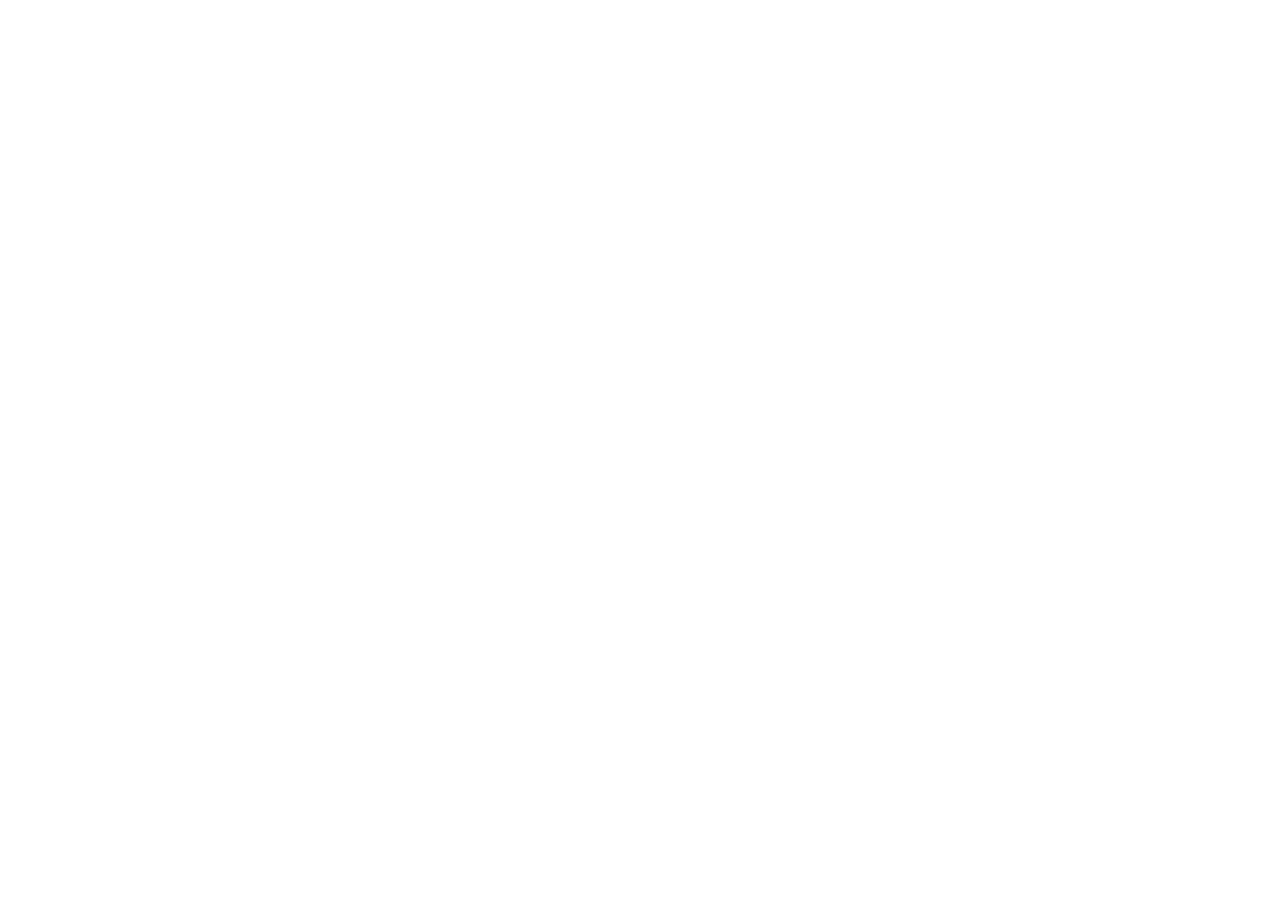
==== index.html @ b51a8344 "Add files via upload" ====
<!doctype html>
<html lang="en">
  <head>
    <meta charset="utf-8" />
    <meta name="viewport" content="width=device-width, initial-scale=1" />
    <title>CARDIO PPDS MASTER - Study edition</title>
    <meta name="description" content="Offline cardiology study edition (educational use): library, practice questions, flashcards and mock exams." />
    <meta name="theme-color" content="#fff8f4" media="(prefers-color-scheme: light)" />
    <meta name="theme-color" content="#191214" media="(prefers-color-scheme: dark)" />
    <link rel="manifest" href="./manifest.webmanifest" />
    <link rel="icon" type="image/png" sizes="192x192" href="./icon-192.png" />
    <link rel="apple-touch-icon" href="./icon-192.png" />
    <!-- Applies the saved theme before first paint. Keep identical to THEME_INIT_SCRIPT in lib/theme.ts (a test checks it). -->
    <script>(function(){try{var t=localStorage.getItem("mc-theme");if(["light","dark","contrast","contrast-dark"].indexOf(t)>-1)document.documentElement.setAttribute("data-theme",t)}catch(e){}})();</script>
    <script type="module" crossorigin src="./assets/index-NV3fo8HX.js"></script>
    <link rel="stylesheet" crossorigin href="./assets/index-B8MIe-eD.css">
  </head>
  <body class="min-h-screen">
    <div id="root"></div>
    <noscript>This study app needs JavaScript. Please turn it on in your browser.</noscript>
  </body>
</html>
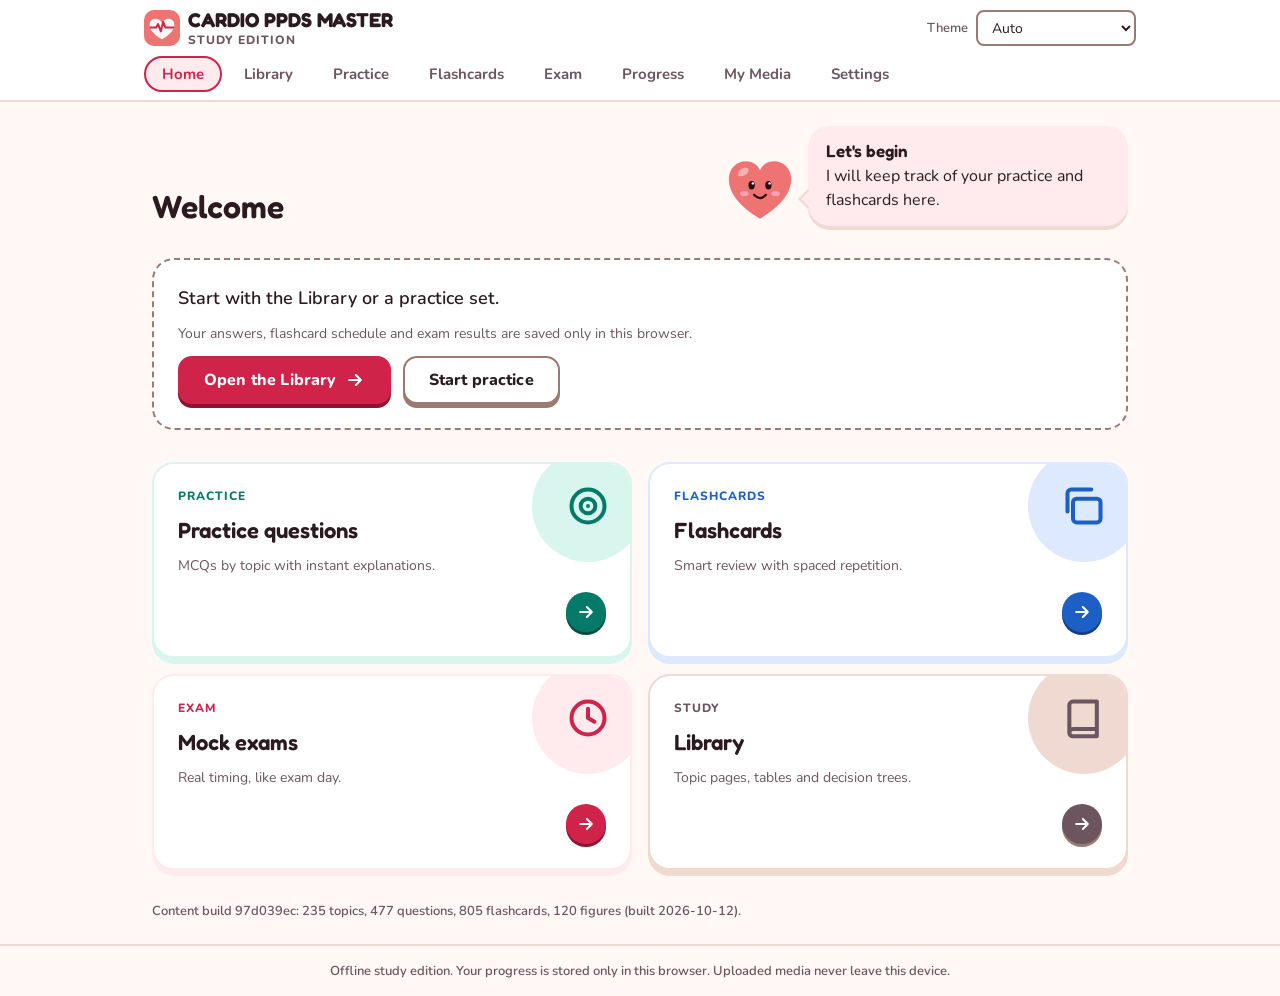
==== commit 10d734b6: "Add files via upload" ====
--- a/index.html
+++ b/index.html
@@ -12,11 +12,14 @@
     <link rel="apple-touch-icon" href="./icon-192.png" />
     <!-- Applies the saved theme before first paint. Keep identical to THEME_INIT_SCRIPT in lib/theme.ts (a test checks it). -->
     <script>(function(){try{var t=localStorage.getItem("mc-theme");if(["light","dark","contrast","contrast-dark"].indexOf(t)>-1)document.documentElement.setAttribute("data-theme",t)}catch(e){}})();</script>
-    <script type="module" crossorigin src="./assets/index-NV3fo8HX.js"></script>
-    <link rel="stylesheet" crossorigin href="./assets/index-B8MIe-eD.css">
+    <script type="module" crossorigin src="./assets/index-Cl2TlCua.js"></script>
+    <link rel="stylesheet" crossorigin href="./assets/index-BFPL3yEf.css">
   </head>
   <body class="min-h-screen">
     <div id="root"></div>
+    <!-- Boot watchdog: main.tsx sets window.__cardioBooted after the first render. If that has not happened after 8 s (for example the
+         assets/ folder was not uploaded), say why instead of leaving a blank page. Checked by tests and scripts/check-static-build.mjs. -->
+    <script>setTimeout(function(){if(window.__cardioBooted||document.getElementById("boot-problem"))return;var d=document.createElement("div");d.id="boot-problem";d.setAttribute("role","alert");d.style.cssText="max-width:40rem;margin:2rem auto;padding:0 1rem;font:16px/1.5 system-ui,sans-serif";d.innerHTML='<h1 style="font-size:1.5rem">The study app did not start</h1><p>The app files did not load: the assets/ and data/ folders are probably missing from the repository. Upload those folders themselves, not only their contents.</p><p>See <a href="./UPLOAD-CHECKLIST.txt">UPLOAD-CHECKLIST.txt</a> and the repository <a href="./README.md">README</a>. On a slow connection, wait a moment and reload.</p>';document.body.insertBefore(d,document.body.firstChild)},8000);</script>
     <noscript>This study app needs JavaScript. Please turn it on in your browser.</noscript>
   </body>
 </html>
--- a/assets/index-BFPL3yEf.css
+++ b/assets/index-BFPL3yEf.css
@@ -0,0 +1 @@
+@font-face{font-family:Fredoka Variable;font-style:normal;font-display:swap;font-weight:300 700;src:url(./fredoka-hebrew-wght-normal-DdnsCkLr.woff2) format("woff2-variations");unicode-range:U+0307-0308,U+0590-05FF,U+200C-2010,U+20AA,U+25CC,U+FB1D-FB4F}@font-face{font-family:Fredoka Variable;font-style:normal;font-display:swap;font-weight:300 700;src:url(./fredoka-latin-ext-wght-normal-CYrqKuxd.woff2) format("woff2-variations");unicode-range:U+0100-02BA,U+02BD-02C5,U+02C7-02CC,U+02CE-02D7,U+02DD-02FF,U+0304,U+0308,U+0329,U+1D00-1DBF,U+1E00-1E9F,U+1EF2-1EFF,U+2020,U+20A0-20AB,U+20AD-20C0,U+2113,U+2C60-2C7F,U+A720-A7FF}@font-face{font-family:Fredoka Variable;font-style:normal;font-display:swap;font-weight:300 700;src:url(./fredoka-latin-wght-normal-DM6njrJ3.woff2) format("woff2-variations");unicode-range:U+0000-00FF,U+0131,U+0152-0153,U+02BB-02BC,U+02C6,U+02DA,U+02DC,U+0304,U+0308,U+0329,U+2000-206F,U+20AC,U+2122,U+2191,U+2193,U+2212,U+2215,U+FEFF,U+FFFD}@font-face{font-family:Nunito Variable;font-style:normal;font-display:swap;font-weight:200 1000;src:url(./nunito-cyrillic-ext-wght-normal-D4X5GqEv.woff2) format("woff2-variations");unicode-range:U+0460-052F,U+1C80-1C8A,U+20B4,U+2DE0-2DFF,U+A640-A69F,U+FE2E-FE2F}@font-face{font-family:Nunito Variable;font-style:normal;font-display:swap;font-weight:200 1000;src:url(./nunito-cyrillic-wght-normal-CY6AOgYE.woff2) format("woff2-variations");unicode-range:U+0301,U+0400-045F,U+0490-0491,U+04B0-04B1,U+2116}@font-face{font-family:Nunito Variable;font-style:normal;font-display:swap;font-weight:200 1000;src:url(./nunito-vietnamese-wght-normal-U01xdrZh.woff2) format("woff2-variations");unicode-range:U+0102-0103,U+0110-0111,U+0128-0129,U+0168-0169,U+01A0-01A1,U+01AF-01B0,U+0300-0301,U+0303-0304,U+0308-0309,U+0323,U+0329,U+1EA0-1EF9,U+20AB}@font-face{font-family:Nunito Variable;font-style:normal;font-display:swap;font-weight:200 1000;src:url(./nunito-latin-ext-wght-normal-CXYtwYOx.woff2) format("woff2-variations");unicode-range:U+0100-02BA,U+02BD-02C5,U+02C7-02CC,U+02CE-02D7,U+02DD-02FF,U+0304,U+0308,U+0329,U+1D00-1DBF,U+1E00-1E9F,U+1EF2-1EFF,U+2020,U+20A0-20AB,U+20AD-20C0,U+2113,U+2C60-2C7F,U+A720-A7FF}@font-face{font-family:Nunito Variable;font-style:normal;font-display:swap;font-weight:200 1000;src:url(./nunito-latin-wght-normal-BzFMHfZw.woff2) format("woff2-variations");unicode-range:U+0000-00FF,U+0131,U+0152-0153,U+02BB-02BC,U+02C6,U+02DA,U+02DC,U+0304,U+0308,U+0329,U+2000-206F,U+20AC,U+2122,U+2191,U+2193,U+2212,U+2215,U+FEFF,U+FFFD}@font-face{font-family:JetBrains Mono Variable;font-style:normal;font-display:swap;font-weight:100 800;src:url([data-uri]) format("woff2-variations");unicode-range:U+0460-052F,U+1C80-1C8A,U+20B4,U+2DE0-2DFF,U+A640-A69F,U+FE2E-FE2F}@font-face{font-family:JetBrains Mono Variable;font-style:normal;font-display:swap;font-weight:100 800;src:url(./jetbrains-mono-cyrillic-wght-normal-D73BlboJ.woff2) format("woff2-variations");unicode-range:U+0301,U+0400-045F,U+0490-0491,U+04B0-04B1,U+2116}@font-face{font-family:JetBrains Mono Variable;font-style:normal;font-display:swap;font-weight:100 800;src:url(./jetbrains-mono-greek-wght-normal-Bw9x6K1M.woff2) format("woff2-variations");unicode-range:U+0370-0377,U+037A-037F,U+0384-038A,U+038C,U+038E-03A1,U+03A3-03FF}@font-face{font-family:JetBrains Mono Variable;font-style:normal;font-display:swap;font-weight:100 800;src:url(./jetbrains-mono-vietnamese-wght-normal-Bt-aOZkq.woff2) format("woff2-variations");unicode-range:U+0102-0103,U+0110-0111,U+0128-0129,U+0168-0169,U+01A0-01A1,U+01AF-01B0,U+0300-0301,U+0303-0304,U+0308-0309,U+0323,U+0329,U+1EA0-1EF9,U+20AB}@font-face{font-family:JetBrains Mono Variable;font-style:normal;font-display:swap;font-weight:100 800;src:url(./jetbrains-mono-latin-ext-wght-normal-DBQx-q_a.woff2) format("woff2-variations");unicode-range:U+0100-02BA,U+02BD-02C5,U+02C7-02CC,U+02CE-02D7,U+02DD-02FF,U+0304,U+0308,U+0329,U+1D00-1DBF,U+1E00-1E9F,U+1EF2-1EFF,U+2020,U+20A0-20AB,U+20AD-20C0,U+2113,U+2C60-2C7F,U+A720-A7FF}@font-face{font-family:JetBrains Mono Variable;font-style:normal;font-display:swap;font-weight:100 800;src:url(./jetbrains-mono-latin-wght-normal-B9CIFXIH.woff2) format("woff2-variations");unicode-range:U+0000-00FF,U+0131,U+0152-0153,U+02BB-02BC,U+02C6,U+02DA,U+02DC,U+0304,U+0308,U+0329,U+2000-206F,U+20AC,U+2122,U+2191,U+2193,U+2212,U+2215,U+FEFF,U+FFFD}*,:before,:after{--tw-border-spacing-x: 0;--tw-border-spacing-y: 0;--tw-translate-x: 0;--tw-translate-y: 0;--tw-rotate: 0;--tw-skew-x: 0;--tw-skew-y: 0;--tw-scale-x: 1;--tw-scale-y: 1;--tw-pan-x: ;--tw-pan-y: ;--tw-pinch-zoom: ;--tw-scroll-snap-strictness: proximity;--tw-gradient-from-position: ;--tw-gradient-via-position: ;--tw-gradient-to-position: ;--tw-ordinal: ;--tw-slashed-zero: ;--tw-numeric-figure: ;--tw-numeric-spacing: ;--tw-numeric-fraction: ;--tw-ring-inset: ;--tw-ring-offset-width: 0px;--tw-ring-offset-color: #fff;--tw-ring-color: rgb(59 130 246 / .5);--tw-ring-offset-shadow: 0 0 #0000;--tw-ring-shadow: 0 0 #0000;--tw-shadow: 0 0 #0000;--tw-shadow-colored: 0 0 #0000;--tw-blur: ;--tw-brightness: ;--tw-contrast: ;--tw-grayscale: ;--tw-hue-rotate: ;--tw-invert: ;--tw-saturate: ;--tw-sepia: ;--tw-drop-shadow: ;--tw-backdrop-blur: ;--tw-backdrop-brightness: ;--tw-backdrop-contrast: ;--tw-backdrop-grayscale: ;--tw-backdrop-hue-rotate: ;--tw-backdrop-invert: ;--tw-backdrop-opacity: ;--tw-backdrop-saturate: ;--tw-backdrop-sepia: ;--tw-contain-size: ;--tw-contain-layout: ;--tw-contain-paint: ;--tw-contain-style: }::backdrop{--tw-border-spacing-x: 0;--tw-border-spacing-y: 0;--tw-translate-x: 0;--tw-translate-y: 0;--tw-rotate: 0;--tw-skew-x: 0;--tw-skew-y: 0;--tw-scale-x: 1;--tw-scale-y: 1;--tw-pan-x: ;--tw-pan-y: ;--tw-pinch-zoom: ;--tw-scroll-snap-strictness: proximity;--tw-gradient-from-position: ;--tw-gradient-via-position: ;--tw-gradient-to-position: ;--tw-ordinal: ;--tw-slashed-zero: ;--tw-numeric-figure: ;--tw-numeric-spacing: ;--tw-numeric-fraction: ;--tw-ring-inset: ;--tw-ring-offset-width: 0px;--tw-ring-offset-color: #fff;--tw-ring-color: rgb(59 130 246 / .5);--tw-ring-offset-shadow: 0 0 #0000;--tw-ring-shadow: 0 0 #0000;--tw-shadow: 0 0 #0000;--tw-shadow-colored: 0 0 #0000;--tw-blur: ;--tw-brightness: ;--tw-contrast: ;--tw-grayscale: ;--tw-hue-rotate: ;--tw-invert: ;--tw-saturate: ;--tw-sepia: ;--tw-drop-shadow: ;--tw-backdrop-blur: ;--tw-backdrop-brightness: ;--tw-backdrop-contrast: ;--tw-backdrop-grayscale: ;--tw-backdrop-hue-rotate: ;--tw-backdrop-invert: ;--tw-backdrop-opacity: ;--tw-backdrop-saturate: ;--tw-backdrop-sepia: ;--tw-contain-size: ;--tw-contain-layout: ;--tw-contain-paint: ;--tw-contain-style: }*,:before,:after{box-sizing:border-box;border-width:0;border-style:solid;border-color:#e5e7eb}:before,:after{--tw-content: ""}html,:host{line-height:1.5;-webkit-text-size-adjust:100%;-moz-tab-size:4;-o-tab-size:4;tab-size:4;font-family:var(--font-body);font-feature-settings:normal;font-variation-settings:normal;-webkit-tap-highlight-color:transparent}body{margin:0;line-height:inherit}hr{height:0;color:inherit;border-top-width:1px}abbr:where([title]){-webkit-text-decoration:underline dotted;text-decoration:underline dotted}h1,h2,h3,h4,h5,h6{font-size:inherit;font-weight:inherit}a{color:inherit;text-decoration:inherit}b,strong{font-weight:bolder}code,kbd,samp,pre{font-family:var(--font-mono);font-feature-settings:normal;font-variation-settings:normal;font-size:1em}small{font-size:80%}sub,sup{font-size:75%;line-height:0;position:relative;vertical-align:baseline}sub{bottom:-.25em}sup{top:-.5em}table{text-indent:0;border-color:inherit;border-collapse:collapse}button,input,optgroup,select,textarea{font-family:inherit;font-feature-settings:inherit;font-variation-settings:inherit;font-size:100%;font-weight:inherit;line-height:inherit;letter-spacing:inherit;color:inherit;margin:0;padding:0}button,select{text-transform:none}button,input:where([type=button]),input:where([type=reset]),input:where([type=submit]){-webkit-appearance:button;background-color:transparent;background-image:none}:-moz-focusring{outline:auto}:-moz-ui-invalid{box-shadow:none}progress{vertical-align:baseline}::-webkit-inner-spin-button,::-webkit-outer-spin-button{height:auto}[type=search]{-webkit-appearance:textfield;outline-offset:-2px}::-webkit-search-decoration{-webkit-appearance:none}::-webkit-file-upload-button{-webkit-appearance:button;font:inherit}summary{display:list-item}blockquote,dl,dd,h1,h2,h3,h4,h5,h6,hr,figure,p,pre{margin:0}fieldset{margin:0;padding:0}legend{padding:0}ol,ul,menu{list-style:none;margin:0;padding:0}dialog{padding:0}textarea{resize:vertical}input::-moz-placeholder,textarea::-moz-placeholder{opacity:1;color:#9ca3af}input::placeholder,textarea::placeholder{opacity:1;color:#9ca3af}button,[role=button]{cursor:pointer}:disabled{cursor:default}img,svg,video,canvas,audio,iframe,embed,object{display:block;vertical-align:middle}img,video{max-width:100%;height:auto}[hidden]:where(:not([hidden=until-found])){display:none}html{-webkit-text-size-adjust:100%}body{background-color:var(--surface);font-family:var(--font-body);color:var(--ink);-webkit-font-smoothing:antialiased;-moz-osx-font-smoothing:grayscale;font-size:16px;line-height:24px}h1,h2,h3{font-family:var(--font-display)}::-moz-selection{background:var(--pulse-soft);color:var(--ink)}::selection{background:var(--pulse-soft);color:var(--ink)}.\!container{width:100%!important}.container{width:100%}@media(min-width:640px){.\!container{max-width:640px!important}.container{max-width:640px}}@media(min-width:768px){.\!container{max-width:768px!important}.container{max-width:768px}}@media(min-width:1024px){.\!container{max-width:1024px!important}.container{max-width:1024px}}@media(min-width:1280px){.\!container{max-width:1280px!important}.container{max-width:1280px}}@media(min-width:1536px){.\!container{max-width:1536px!important}.container{max-width:1536px}}.sr-only{position:absolute;width:1px;height:1px;padding:0;margin:-1px;overflow:hidden;clip:rect(0,0,0,0);white-space:nowrap;border-width:0}.pointer-events-none{pointer-events:none}.visible{visibility:visible}.invisible{visibility:hidden}.collapse{visibility:collapse}.static{position:static}.fixed{position:fixed}.absolute{position:absolute}.relative{position:relative}.sticky{position:sticky}.inset-0{inset:0}.inset-y-0{top:0;bottom:0}.right-sp-2{right:var(--space-2)}.top-0{top:0}.top-1\/2{top:50%}.top-sp-2{top:var(--space-2)}.z-10{z-index:10}.z-20{z-index:20}.z-50{z-index:50}.col-span-2{grid-column:span 2 / span 2}.m-0{margin:0}.-mx-sp-2{margin-left:calc(var(--space-2) * -1);margin-right:calc(var(--space-2) * -1)}.-mx-sp-4{margin-left:calc(var(--space-4) * -1);margin-right:calc(var(--space-4) * -1)}.mx-auto{margin-left:auto;margin-right:auto}.\!mt-0{margin-top:0!important}.\!mt-sp-3{margin-top:var(--space-3)!important}.\!mt-sp-4{margin-top:var(--space-4)!important}.-ml-sp-2{margin-left:calc(var(--space-2) * -1)}.-ml-sp-3{margin-left:calc(var(--space-3) * -1)}.-mt-sp-2{margin-top:calc(var(--space-2) * -1)}.mb-1{margin-bottom:.25rem}.mb-sp-2{margin-bottom:var(--space-2)}.mb-sp-3{margin-bottom:var(--space-3)}.mb-sp-4{margin-bottom:var(--space-4)}.ml-1{margin-left:.25rem}.ml-auto{margin-left:auto}.ml-sp-2{margin-left:var(--space-2)}.mt-0\.5{margin-top:.125rem}.mt-1{margin-top:.25rem}.mt-\[2px\]{margin-top:2px}.mt-auto{margin-top:auto}.mt-sp-1{margin-top:var(--space-1)}.mt-sp-2{margin-top:var(--space-2)}.mt-sp-3{margin-top:var(--space-3)}.mt-sp-4{margin-top:var(--space-4)}.mt-sp-5{margin-top:var(--space-5)}.mt-sp-6{margin-top:var(--space-6)}.mt-sp-8{margin-top:var(--space-8)}.block{display:block}.inline-block{display:inline-block}.inline{display:inline}.flex{display:flex}.inline-flex{display:inline-flex}.table{display:table}.grid{display:grid}.contents{display:contents}.hidden{display:none}.aspect-\[16\/10\]{aspect-ratio:16/10}.h-10{height:2.5rem}.h-11{height:2.75rem}.h-12{height:3rem}.h-16{height:4rem}.h-3{height:.75rem}.h-3\.5{height:.875rem}.h-5{height:1.25rem}.h-6{height:1.5rem}.h-7{height:1.75rem}.h-8{height:2rem}.h-9{height:2.25rem}.h-\[132px\]{height:132px}.h-\[140px\]{height:140px}.h-full{height:100%}.max-h-\[60vh\]{max-height:60vh}.max-h-\[70vh\]{max-height:70vh}.min-h-0{min-height:0px}.min-h-\[36px\]{min-height:36px}.min-h-\[44px\]{min-height:44px}.min-h-screen{min-height:100vh}.w-10{width:2.5rem}.w-12{width:3rem}.w-16{width:4rem}.w-20{width:5rem}.w-24{width:6rem}.w-28{width:7rem}.w-3{width:.75rem}.w-3\.5{width:.875rem}.w-32{width:8rem}.w-5{width:1.25rem}.w-6{width:1.5rem}.w-60{width:15rem}.w-7{width:1.75rem}.w-8{width:2rem}.w-9{width:2.25rem}.w-\[132px\]{width:132px}.w-\[140px\]{width:140px}.w-\[2px\]{width:2px}.w-auto{width:auto}.w-fit{width:-moz-fit-content;width:fit-content}.w-full{width:100%}.min-w-0{min-width:0px}.min-w-\[10rem\]{min-width:10rem}.min-w-\[11rem\]{min-width:11rem}.min-w-\[16px\]{min-width:16px}.min-w-\[3\.5rem\]{min-width:3.5rem}.min-w-\[40rem\]{min-width:40rem}.min-w-\[44px\]{min-width:44px}.min-w-\[7rem\]{min-width:7rem}.min-w-\[8rem\]{min-width:8rem}.\!max-w-none{max-width:none!important}.max-w-32{max-width:8rem}.max-w-3xl{max-width:48rem}.max-w-5xl{max-width:64rem}.max-w-\[14rem\]{max-width:14rem}.max-w-\[380px\]{max-width:380px}.max-w-\[40\%\]{max-width:40%}.max-w-\[520px\]{max-width:520px}.max-w-\[640px\]{max-width:640px}.max-w-\[68ch\]{max-width:68ch}.max-w-full{max-width:100%}.max-w-md{max-width:28rem}.max-w-none{max-width:none}.max-w-prose{max-width:65ch}.max-w-sm{max-width:24rem}.max-w-xl{max-width:36rem}.max-w-xs{max-width:20rem}.flex-1{flex:1 1 0%}.flex-none{flex:none}.shrink{flex-shrink:1}.shrink-0{flex-shrink:0}.grow{flex-grow:1}.basis-40{flex-basis:10rem}.basis-48{flex-basis:12rem}.basis-60{flex-basis:15rem}.basis-full{flex-basis:100%}.border-collapse{border-collapse:collapse}.origin-top-left{transform-origin:top left}.-translate-y-1\/2{--tw-translate-y: -50%;transform:translate(var(--tw-translate-x),var(--tw-translate-y)) rotate(var(--tw-rotate)) skew(var(--tw-skew-x)) skewY(var(--tw-skew-y)) scaleX(var(--tw-scale-x)) scaleY(var(--tw-scale-y))}.-rotate-90{--tw-rotate: -90deg;transform:translate(var(--tw-translate-x),var(--tw-translate-y)) rotate(var(--tw-rotate)) skew(var(--tw-skew-x)) skewY(var(--tw-skew-y)) scaleX(var(--tw-scale-x)) scaleY(var(--tw-scale-y))}.rotate-90{--tw-rotate: 90deg;transform:translate(var(--tw-translate-x),var(--tw-translate-y)) rotate(var(--tw-rotate)) skew(var(--tw-skew-x)) skewY(var(--tw-skew-y)) scaleX(var(--tw-scale-x)) scaleY(var(--tw-scale-y))}.transform{transform:translate(var(--tw-translate-x),var(--tw-translate-y)) rotate(var(--tw-rotate)) skew(var(--tw-skew-x)) skewY(var(--tw-skew-y)) scaleX(var(--tw-scale-x)) scaleY(var(--tw-scale-y))}.cursor-crosshair{cursor:crosshair}.cursor-default{cursor:default}.cursor-grab{cursor:grab}.cursor-pointer{cursor:pointer}.select-none{-webkit-user-select:none;-moz-user-select:none;user-select:none}.resize{resize:both}.scroll-mt-20{scroll-margin-top:5rem}.list-decimal{list-style-type:decimal}.list-disc{list-style-type:disc}.list-none{list-style-type:none}.grid-cols-1{grid-template-columns:repeat(1,minmax(0,1fr))}.grid-cols-2{grid-template-columns:repeat(2,minmax(0,1fr))}.grid-cols-3{grid-template-columns:repeat(3,minmax(0,1fr))}.grid-cols-\[auto_1fr\]{grid-template-columns:auto 1fr}.flex-col{flex-direction:column}.flex-wrap{flex-wrap:wrap}.place-content-center{place-content:center}.place-items-center{place-items:center}.items-start{align-items:flex-start}.items-end{align-items:flex-end}.items-center{align-items:center}.items-baseline{align-items:baseline}.justify-end{justify-content:flex-end}.justify-center{justify-content:center}.justify-between{justify-content:space-between}.gap-0\.5{gap:.125rem}.gap-1{gap:.25rem}.gap-sp-1{gap:var(--space-1)}.gap-sp-2{gap:var(--space-2)}.gap-sp-3{gap:var(--space-3)}.gap-sp-4{gap:var(--space-4)}.gap-sp-5{gap:var(--space-5)}.gap-x-sp-2{-moz-column-gap:var(--space-2);column-gap:var(--space-2)}.gap-x-sp-3{-moz-column-gap:var(--space-3);column-gap:var(--space-3)}.gap-x-sp-4{-moz-column-gap:var(--space-4);column-gap:var(--space-4)}.gap-x-sp-5{-moz-column-gap:var(--space-5);column-gap:var(--space-5)}.gap-y-1{row-gap:.25rem}.gap-y-sp-1{row-gap:var(--space-1)}.gap-y-sp-2{row-gap:var(--space-2)}.gap-y-sp-3{row-gap:var(--space-3)}.gap-y-sp-4{row-gap:var(--space-4)}.space-y-1>:not([hidden])~:not([hidden]){--tw-space-y-reverse: 0;margin-top:calc(.25rem * calc(1 - var(--tw-space-y-reverse)));margin-bottom:calc(.25rem * var(--tw-space-y-reverse))}.space-y-sp-1>:not([hidden])~:not([hidden]){--tw-space-y-reverse: 0;margin-top:calc(var(--space-1) * calc(1 - var(--tw-space-y-reverse)));margin-bottom:calc(var(--space-1) * var(--tw-space-y-reverse))}.space-y-sp-2>:not([hidden])~:not([hidden]){--tw-space-y-reverse: 0;margin-top:calc(var(--space-2) * calc(1 - var(--tw-space-y-reverse)));margin-bottom:calc(var(--space-2) * var(--tw-space-y-reverse))}.space-y-sp-3>:not([hidden])~:not([hidden]){--tw-space-y-reverse: 0;margin-top:calc(var(--space-3) * calc(1 - var(--tw-space-y-reverse)));margin-bottom:calc(var(--space-3) * var(--tw-space-y-reverse))}.space-y-sp-4>:not([hidden])~:not([hidden]){--tw-space-y-reverse: 0;margin-top:calc(var(--space-4) * calc(1 - var(--tw-space-y-reverse)));margin-bottom:calc(var(--space-4) * var(--tw-space-y-reverse))}.space-y-sp-5>:not([hidden])~:not([hidden]){--tw-space-y-reverse: 0;margin-top:calc(var(--space-5) * calc(1 - var(--tw-space-y-reverse)));margin-bottom:calc(var(--space-5) * var(--tw-space-y-reverse))}.space-y-sp-6>:not([hidden])~:not([hidden]){--tw-space-y-reverse: 0;margin-top:calc(var(--space-6) * calc(1 - var(--tw-space-y-reverse)));margin-bottom:calc(var(--space-6) * var(--tw-space-y-reverse))}.divide-y>:not([hidden])~:not([hidden]){--tw-divide-y-reverse: 0;border-top-width:calc(1px * calc(1 - var(--tw-divide-y-reverse)));border-bottom-width:calc(1px * var(--tw-divide-y-reverse))}.divide-y-2>:not([hidden])~:not([hidden]){--tw-divide-y-reverse: 0;border-top-width:calc(2px * calc(1 - var(--tw-divide-y-reverse)));border-bottom-width:calc(2px * var(--tw-divide-y-reverse))}.divide-line>:not([hidden])~:not([hidden]){border-color:var(--line)}.overflow-hidden{overflow:hidden}.overflow-visible{overflow:visible}.overflow-x-auto{overflow-x:auto}.overflow-y-auto{overflow-y:auto}.truncate{overflow:hidden;text-overflow:ellipsis;white-space:nowrap}.whitespace-normal{white-space:normal}.whitespace-nowrap{white-space:nowrap}.whitespace-pre{white-space:pre}.whitespace-pre-line{white-space:pre-line}.whitespace-pre-wrap{white-space:pre-wrap}.break-words{overflow-wrap:break-word}.rounded{border-radius:.25rem}.rounded-full{border-radius:9999px}.rounded-lg{border-radius:var(--radius-lg)}.rounded-md{border-radius:var(--radius-md)}.rounded-pill{border-radius:var(--radius-pill)}.rounded-sm{border-radius:var(--radius-sm)}.rounded-xl{border-radius:var(--radius-xl)}.border{border-width:1px}.border-0{border-width:0px}.border-2{border-width:2px}.border-b-2{border-bottom-width:2px}.border-l-2{border-left-width:2px}.border-l-8{border-left-width:8px}.border-t{border-top-width:1px}.border-t-2{border-top-width:2px}.border-dashed{border-style:dashed}.border-current{border-color:currentColor}.border-line{border-color:var(--line)}.border-line-strong{border-color:var(--line-strong)}.border-miss{border-color:var(--miss)}.border-monitor{border-color:var(--monitor)}.border-oxygen{border-color:var(--oxygen)}.border-pulse{border-color:var(--pulse)}.border-spark{border-color:var(--spark)}.border-spark-deep{border-color:var(--spark-deep)}.border-transparent{border-color:transparent}.border-l-monitor{border-left-color:var(--monitor)}.border-l-oxygen{border-left-color:var(--oxygen)}.border-l-pulse{border-left-color:var(--pulse)}.border-l-spark{border-left-color:var(--spark)}.bg-black{--tw-bg-opacity: 1;background-color:rgb(0 0 0 / var(--tw-bg-opacity, 1))}.bg-ink-muted{background-color:var(--ink-muted)}.bg-miss{background-color:var(--miss)}.bg-miss-soft{background-color:var(--miss-soft)}.bg-monitor{background-color:var(--monitor)}.bg-monitor-soft{background-color:var(--monitor-soft)}.bg-oxygen{background-color:var(--oxygen)}.bg-oxygen-soft{background-color:var(--oxygen-soft)}.bg-pulse{background-color:var(--pulse)}.bg-pulse-soft{background-color:var(--pulse-soft)}.bg-spark-soft{background-color:var(--spark-soft)}.bg-surface{background-color:var(--surface)}.bg-surface-raised{background-color:var(--surface-raised)}.bg-surface-sunk{background-color:var(--surface-sunk)}.stroke-line{stroke:var(--line)}.stroke-pulse{stroke:var(--pulse)}.object-cover{-o-object-fit:cover;object-fit:cover}.object-fill{-o-object-fit:fill;object-fit:fill}.p-0{padding:0}.p-1{padding:.25rem}.p-sp-2{padding:var(--space-2)}.p-sp-3{padding:var(--space-3)}.p-sp-4{padding:var(--space-4)}.p-sp-5{padding:var(--space-5)}.p-sp-6{padding:var(--space-6)}.px-1{padding-left:.25rem;padding-right:.25rem}.px-sp-1{padding-left:var(--space-1);padding-right:var(--space-1)}.px-sp-2{padding-left:var(--space-2);padding-right:var(--space-2)}.px-sp-3{padding-left:var(--space-3);padding-right:var(--space-3)}.px-sp-4{padding-left:var(--space-4);padding-right:var(--space-4)}.py-0{padding-top:0;padding-bottom:0}.py-0\.5{padding-top:.125rem;padding-bottom:.125rem}.py-1{padding-top:.25rem;padding-bottom:.25rem}.py-sp-1{padding-top:var(--space-1);padding-bottom:var(--space-1)}.py-sp-2{padding-top:var(--space-2);padding-bottom:var(--space-2)}.py-sp-3{padding-top:var(--space-3);padding-bottom:var(--space-3)}.py-sp-4{padding-top:var(--space-4);padding-bottom:var(--space-4)}.py-sp-6{padding-top:var(--space-6);padding-bottom:var(--space-6)}.pb-sp-1{padding-bottom:var(--space-1)}.pb-sp-8{padding-bottom:var(--space-8)}.pl-sp-2{padding-left:var(--space-2)}.pl-sp-3{padding-left:var(--space-3)}.pl-sp-4{padding-left:var(--space-4)}.pl-sp-5{padding-left:var(--space-5)}.pl-sp-6{padding-left:var(--space-6)}.pr-sp-2{padding-right:var(--space-2)}.pr-sp-3{padding-right:var(--space-3)}.pt-sp-2{padding-top:var(--space-2)}.pt-sp-3{padding-top:var(--space-3)}.pt-sp-4{padding-top:var(--space-4)}.pt-sp-8{padding-top:var(--space-8)}.text-left{text-align:left}.text-center{text-align:center}.text-right{text-align:right}.align-top{vertical-align:top}.align-middle{vertical-align:middle}.font-body{font-family:var(--font-body)}.font-display{font-family:var(--font-display)}.font-mono{font-family:var(--font-mono)}.text-\[0\.9em\]{font-size:.9em}.text-\[11px\]{font-size:11px}.text-\[13px\]{font-size:13px}.text-\[14px\]{font-size:14px}.text-\[15px\]{font-size:15px}.text-\[16px\]{font-size:16px}.text-\[28px\]{font-size:28px}.text-\[40px\]{font-size:40px}.text-base{font-size:1rem;line-height:1.5rem}.text-caption{font-size:13px;line-height:18px;font-weight:600}.text-display{font-size:32px;line-height:38px;font-weight:600}.text-display-xl{font-size:48px;line-height:52px;letter-spacing:-.01em;font-weight:700}.text-eyebrow{font-size:12px;line-height:16px;letter-spacing:.08em;font-weight:800}.text-question{font-size:18px;line-height:28px;font-weight:600}.text-sm{font-size:.875rem;line-height:1.25rem}.text-timer{font-size:22px;line-height:28px;font-weight:700}.text-title{font-size:22px;line-height:28px;font-weight:600}.text-xs{font-size:.75rem;line-height:1rem}.font-bold{font-weight:700}.font-extrabold{font-weight:800}.font-normal{font-weight:400}.font-semibold{font-weight:600}.uppercase{text-transform:uppercase}.lowercase{text-transform:lowercase}.capitalize{text-transform:capitalize}.italic{font-style:italic}.not-italic{font-style:normal}.tabular-nums{--tw-numeric-spacing: tabular-nums;font-variant-numeric:var(--tw-ordinal) var(--tw-slashed-zero) var(--tw-numeric-figure) var(--tw-numeric-spacing) var(--tw-numeric-fraction)}.leading-4{line-height:1rem}.leading-5{line-height:1.25rem}.leading-8{line-height:2rem}.leading-\[22px\]{line-height:22px}.leading-\[44px\]{line-height:44px}.text-ink{color:var(--ink)}.text-ink-muted{color:var(--ink-muted)}.text-link{color:var(--link)}.text-miss{color:var(--miss)}.text-monitor{color:var(--monitor)}.text-on-monitor{color:var(--on-monitor)}.text-on-pulse{color:var(--on-pulse)}.text-oxygen{color:var(--oxygen)}.text-pulse{color:var(--pulse)}.text-spark-ink{color:var(--spark-ink)}.text-surface-raised{color:var(--surface-raised)}.underline{text-decoration-line:underline}.no-underline{text-decoration-line:none}.underline-offset-2{text-underline-offset:2px}.accent-oxygen{accent-color:var(--oxygen)}.opacity-60{opacity:.6}.shadow{--tw-shadow: 0 1px 3px 0 rgb(0 0 0 / .1), 0 1px 2px -1px rgb(0 0 0 / .1);--tw-shadow-colored: 0 1px 3px 0 var(--tw-shadow-color), 0 1px 2px -1px var(--tw-shadow-color);box-shadow:var(--tw-ring-offset-shadow, 0 0 #0000),var(--tw-ring-shadow, 0 0 #0000),var(--tw-shadow)}.shadow-chunky{--tw-shadow: var(--shadow-chunky);--tw-shadow-colored: var(--shadow-chunky);box-shadow:var(--tw-ring-offset-shadow, 0 0 #0000),var(--tw-ring-shadow, 0 0 #0000),var(--tw-shadow)}.shadow-float{--tw-shadow: var(--shadow-float);--tw-shadow-colored: var(--shadow-float);box-shadow:var(--tw-ring-offset-shadow, 0 0 #0000),var(--tw-ring-shadow, 0 0 #0000),var(--tw-shadow)}.outline-none{outline:2px solid transparent;outline-offset:2px}.outline{outline-style:solid}.outline-offset-4{outline-offset:4px}.ring{--tw-ring-offset-shadow: var(--tw-ring-inset) 0 0 0 var(--tw-ring-offset-width) var(--tw-ring-offset-color);--tw-ring-shadow: var(--tw-ring-inset) 0 0 0 calc(3px + var(--tw-ring-offset-width)) var(--tw-ring-color);box-shadow:var(--tw-ring-offset-shadow),var(--tw-ring-shadow),var(--tw-shadow, 0 0 #0000)}.\!filter{filter:var(--tw-blur) var(--tw-brightness) var(--tw-contrast) var(--tw-grayscale) var(--tw-hue-rotate) var(--tw-invert) var(--tw-saturate) var(--tw-sepia) var(--tw-drop-shadow)!important}.filter{filter:var(--tw-blur) var(--tw-brightness) var(--tw-contrast) var(--tw-grayscale) var(--tw-hue-rotate) var(--tw-invert) var(--tw-saturate) var(--tw-sepia) var(--tw-drop-shadow)}.transition{transition-property:color,background-color,border-color,text-decoration-color,fill,stroke,opacity,box-shadow,transform,filter,backdrop-filter;transition-timing-function:cubic-bezier(.4,0,.2,1);transition-duration:.15s}.transition-colors{transition-property:color,background-color,border-color,text-decoration-color,fill,stroke;transition-timing-function:cubic-bezier(.4,0,.2,1);transition-duration:.15s}.transition-transform{transition-property:transform;transition-timing-function:cubic-bezier(.4,0,.2,1);transition-duration:.15s}.\[--b-base\:var\(--spark-deep\)\]{--b-base: var(--spark-deep)}.\[--b-bd\:var\(--spark-deep\)\]{--b-bd: var(--spark-deep)}.\[--b-bg\:var\(--spark-soft\)\]{--b-bg: var(--spark-soft)}.\[overflow-wrap\:anywhere\]{overflow-wrap:anywhere}.\[tab-size\:2\]{-moz-tab-size:2;-o-tab-size:2;tab-size:2}.before\:mr-sp-2:before{content:var(--tw-content);margin-right:var(--space-2)}.before\:content-\[\'\/\'\]:before{--tw-content: "/";content:var(--tw-content)}.after\:absolute:after{content:var(--tw-content);position:absolute}.after\:inset-0:after{content:var(--tw-content);inset:0}.after\:content-\[\'\'\]:after{--tw-content: "";content:var(--tw-content)}.first\:\!mt-0:first-child{margin-top:0!important}.first\:mt-0:first-child{margin-top:0}.first\:border-t-0:first-child{border-top-width:0px}.first\:pt-0:first-child{padding-top:0}.last\:border-0:last-child{border-width:0px}.last\:pb-0:last-child{padding-bottom:0}.hover\:border-line-strong:hover{border-color:var(--line-strong)}.hover\:border-monitor:hover{border-color:var(--monitor)}.hover\:border-oxygen:hover{border-color:var(--oxygen)}.hover\:border-pulse:hover{border-color:var(--pulse)}.hover\:bg-surface-sunk:hover{background-color:var(--surface-sunk)}.hover\:underline:hover{text-decoration-line:underline}.focus\:not-sr-only:focus{position:static;width:auto;height:auto;padding:0;margin:0;overflow:visible;clip:auto;white-space:normal}.focus\:absolute:focus{position:absolute}.focus\:left-sp-4:focus{left:var(--space-4)}.focus\:top-sp-2:focus{top:var(--space-2)}.focus\:outline-none:focus{outline:2px solid transparent;outline-offset:2px}.focus-visible\:outline-none:focus-visible{outline:2px solid transparent;outline-offset:2px}.focus-visible\:outline:focus-visible{outline-style:solid}.focus-visible\:outline-\[3px\]:focus-visible{outline-width:3px}.focus-visible\:outline-offset-0:focus-visible{outline-offset:0px}.focus-visible\:outline-offset-2:focus-visible{outline-offset:2px}.focus-visible\:outline-focus:focus-visible{outline-color:var(--focus)}.disabled\:cursor-not-allowed:disabled{cursor:not-allowed}.disabled\:border-dashed:disabled{border-style:dashed}.disabled\:bg-surface-sunk:disabled{background-color:var(--surface-sunk)}.disabled\:\!opacity-100:disabled{opacity:1!important}.disabled\:opacity-50:disabled{opacity:.5}.group[open] .group-open\:rotate-90{--tw-rotate: 90deg;transform:translate(var(--tw-translate-x),var(--tw-translate-y)) rotate(var(--tw-rotate)) skew(var(--tw-skew-x)) skewY(var(--tw-skew-y)) scaleX(var(--tw-scale-x)) scaleY(var(--tw-scale-y))}.has-\[\:focus-visible\]\:outline:has(:focus-visible){outline-style:solid}.has-\[\:focus-visible\]\:outline-\[3px\]:has(:focus-visible){outline-width:3px}.has-\[\:focus-visible\]\:outline-offset-2:has(:focus-visible){outline-offset:2px}.has-\[\:focus-visible\]\:outline-focus:has(:focus-visible){outline-color:var(--focus)}.aria-pressed\:border-oxygen[aria-pressed=true]{border-color:var(--oxygen)}.aria-pressed\:bg-oxygen-soft[aria-pressed=true]{background-color:var(--oxygen-soft)}@media(prefers-reduced-motion:no-preference){.motion-safe\:transition-transform{transition-property:transform;transition-timing-function:cubic-bezier(.4,0,.2,1);transition-duration:.15s}.motion-safe\:duration-100{transition-duration:.1s}}@media not all and (min-width:640px){.max-sm\:sr-only{position:absolute;width:1px;height:1px;padding:0;margin:-1px;overflow:hidden;clip:rect(0,0,0,0);white-space:nowrap;border-width:0}.max-sm\:hidden{display:none}.max-sm\:\!min-h-10{min-height:2.5rem!important}.max-sm\:\!w-\[6\.5rem\]{width:6.5rem!important}.max-sm\:max-w-\[6\.5rem\]{max-width:6.5rem}.max-sm\:max-w-\[7\.5rem\]{max-width:7.5rem}.max-sm\:\!px-sp-3{padding-left:var(--space-3)!important;padding-right:var(--space-3)!important}.max-sm\:\!py-1{padding-top:.25rem!important;padding-bottom:.25rem!important}.max-sm\:text-display{font-size:32px;line-height:38px;font-weight:600}}@media(min-width:480px){.min-\[480px\]\:grid-cols-2{grid-template-columns:repeat(2,minmax(0,1fr))}}@media(min-width:640px){.sm\:col-span-2{grid-column:span 2 / span 2}.sm\:col-start-2{grid-column-start:2}.sm\:-mx-sp-5{margin-left:calc(var(--space-5) * -1);margin-right:calc(var(--space-5) * -1)}.sm\:w-28{width:7rem}.sm\:w-auto{width:auto}.sm\:max-w-sm{max-width:24rem}.sm\:max-w-xs{max-width:20rem}.sm\:flex-1{flex:1 1 0%}.sm\:basis-60{flex-basis:15rem}.sm\:grid-cols-2{grid-template-columns:repeat(2,minmax(0,1fr))}.sm\:grid-cols-3{grid-template-columns:repeat(3,minmax(0,1fr))}.sm\:grid-cols-4{grid-template-columns:repeat(4,minmax(0,1fr))}.sm\:grid-cols-\[minmax\(0\,1fr\)_12rem\]{grid-template-columns:minmax(0,1fr) 12rem}.sm\:grid-cols-\[minmax\(0\,2fr\)_minmax\(0\,1fr\)_minmax\(0\,1fr\)\]{grid-template-columns:minmax(0,2fr) minmax(0,1fr) minmax(0,1fr)}.sm\:flex-row{flex-direction:row}.sm\:flex-wrap{flex-wrap:wrap}.sm\:p-sp-3{padding:var(--space-3)}.sm\:p-sp-4{padding:var(--space-4)}.sm\:p-sp-5{padding:var(--space-5)}.sm\:px-sp-4{padding-left:var(--space-4);padding-right:var(--space-4)}.sm\:px-sp-5{padding-left:var(--space-5);padding-right:var(--space-5)}.sm\:pl-sp-4{padding-left:var(--space-4)}.sm\:pt-24{padding-top:6rem}.sm\:text-\[15px\]{font-size:15px}.sm\:text-\[20px\]{font-size:20px}.sm\:text-sm{font-size:.875rem;line-height:1.25rem}.sm\:leading-6{line-height:1.5rem}}@media(min-width:768px){.md\:sticky{position:sticky}.md\:top-28{top:7rem}.md\:col-span-1{grid-column:span 1 / span 1}.md\:col-span-2{grid-column:span 2 / span 2}.md\:block{display:block}.md\:grid-cols-2{grid-template-columns:repeat(2,minmax(0,1fr))}.md\:grid-cols-3{grid-template-columns:repeat(3,minmax(0,1fr))}.md\:grid-cols-4{grid-template-columns:repeat(4,minmax(0,1fr))}.md\:grid-cols-\[minmax\(0\,1\.5fr\)_minmax\(0\,1\.2fr\)_minmax\(0\,1\.2fr\)_minmax\(0\,1\.2fr\)_minmax\(0\,1fr\)_auto\]{grid-template-columns:minmax(0,1.5fr) minmax(0,1.2fr) minmax(0,1.2fr) minmax(0,1.2fr) minmax(0,1fr) auto}.md\:grid-cols-\[minmax\(0\,1fr\)_18\.75rem\]{grid-template-columns:minmax(0,1fr) 18.75rem}.md\:items-start{align-items:flex-start}}@media(min-width:1024px){.lg\:sticky{position:sticky}.lg\:top-sp-4{top:var(--space-4)}.lg\:col-start-1{grid-column-start:1}.lg\:col-start-2{grid-column-start:2}.lg\:row-start-1{grid-row-start:1}.lg\:grid-cols-2{grid-template-columns:repeat(2,minmax(0,1fr))}.lg\:grid-cols-3{grid-template-columns:repeat(3,minmax(0,1fr))}.lg\:grid-cols-\[minmax\(0\,1fr\)_18\.5rem\]{grid-template-columns:minmax(0,1fr) 18.5rem}.lg\:grid-cols-\[minmax\(0\,1fr\)_320px\]{grid-template-columns:minmax(0,1fr) 320px}.lg\:items-start{align-items:flex-start}}.\[\&\:\:-webkit-details-marker\]\:hidden::-webkit-details-marker{display:none}.\[\&\>svg\]\:block>svg{display:block}.\[\&\>svg\]\:h-full>svg{height:100%}.\[\&\>svg\]\:w-full>svg{width:100%}.\[\&_\.mc-coach-bubble\]\:max-w-none .mc-coach-bubble{max-width:none}.\[\&_\.mc-coach-bubble\]\:flex-1 .mc-coach-bubble{flex:1 1 0%}.\[\&_\.mc-q-top\>span\:empty\]\:hidden .mc-q-top>span:empty{display:none}.\[\&_\.mc-q-top\]\:justify-start .mc-q-top{justify-content:flex-start}@media(min-width:640px){.sm\:\[\&_\.mc-timer-lbl\]\:hidden .mc-timer-lbl{display:none}}@media not all and (min-width:640px){.max-sm\:\[\&_\.mc-timer-ring\]\:hidden .mc-timer-ring{display:none}}:root{--font-display: "Fredoka Variable", Fredoka, "Nunito Variable", Nunito, ui-rounded, system-ui, sans-serif;--font-body: "Nunito Variable", Nunito, ui-rounded, system-ui, -apple-system, "Segoe UI", sans-serif;--font-mono: "JetBrains Mono Variable", "JetBrains Mono", ui-monospace, "SF Mono", Menlo, monospace;--red: #ee7474;--teal: #76d7bd;--face: #2b0a12;--focus: var(--oxygen);--link: var(--oxygen);--space-1: 4px;--space-2: 8px;--space-3: 12px;--space-4: 16px;--space-5: 24px;--space-6: 32px;--space-8: 48px;--radius-sm: 8px;--radius-md: 14px;--radius-lg: 22px;--radius-xl: 32px;--radius-pill: 999px}:root,:root[data-theme=light]{color-scheme:light;--surface: #fff8f4;--surface-raised: #ffffff;--surface-sunk: #fbece5;--line: #efd9d0;--line-strong: #9a7a72;--ink: #2b1a20;--ink-muted: #6d5560;--pulse: #d0234a;--pulse-deep: #8f1230;--pulse-soft: #ffebee;--on-pulse: #ffffff;--monitor: #067a68;--monitor-deep: #04503f;--monitor-soft: #d8f6ee;--on-monitor: #ffffff;--oxygen: #1d5fc4;--oxygen-deep: #123e85;--oxygen-soft: #dde9ff;--on-oxygen: #ffffff;--spark: #ffb81f;--spark-deep: #b07a00;--spark-soft: #fff1cc;--spark-ink: #7a4100;--on-spark: #3a2200;--miss: #b8380a;--miss-soft: #ffe6da;--blush: #ff9fb0;--shadow-chunky: 0 4px 0 #efd9d0;--shadow-float: 0 12px 32px rgba(143, 18, 48, .14)}@media(prefers-color-scheme:dark){:root:not([data-theme]){color-scheme:dark;--surface: #191214;--surface-raised: #241a1d;--surface-sunk: #120c0e;--line: #3e2d32;--line-strong: #8a6f77;--ink: #fbeef0;--ink-muted: #c9b1b8;--pulse: #ff7a90;--pulse-deep: #c94a60;--pulse-soft: #4b1422;--on-pulse: #2b0a12;--monitor: #3ddbb8;--monitor-deep: #1f9c82;--monitor-soft: #0e3a32;--on-monitor: #062a23;--oxygen: #7fb2ff;--oxygen-deep: #4f86d9;--oxygen-soft: #13284d;--on-oxygen: #0b1a33;--spark: #ffc94d;--spark-deep: #b8901f;--spark-soft: #3d2c06;--spark-ink: #ffd36e;--on-spark: #2a1a00;--miss: #ff9466;--miss-soft: #45200f;--blush: #ffc2cc;--shadow-chunky: 0 4px 0 #0c0708;--shadow-float: 0 12px 32px rgba(0, 0, 0, .5)}}@media(prefers-contrast:more){:root:not([data-theme]){color-scheme:light;--surface: #ffffff;--surface-raised: #ffffff;--surface-sunk: #ececec;--line: #595959;--line-strong: #1a1a1a;--ink: #0a0a0a;--ink-muted: #333333;--pulse: #8a0020;--pulse-deep: #4a0011;--pulse-soft: #ffe8ec;--on-pulse: #ffffff;--monitor: #00513f;--monitor-deep: #002a21;--monitor-soft: #e0f7ef;--on-monitor: #ffffff;--oxygen: #003a94;--oxygen-deep: #001c4a;--oxygen-soft: #e6eeff;--on-oxygen: #ffffff;--spark: #6b4400;--spark-deep: #352200;--spark-soft: #fff3d1;--spark-ink: #4d3100;--on-spark: #ffffff;--miss: #8f2900;--miss-soft: #ffeadf;--blush: #ff9fb0;--shadow-chunky: 0 4px 0 #1a1a1a;--shadow-float: 0 0 0 2px #1a1a1a, 0 12px 28px rgba(0, 0, 0, .25)}}@media(prefers-contrast:more)and (prefers-color-scheme:dark){:root:not([data-theme]){color-scheme:dark;--surface: #000000;--surface-raised: #0d0d0d;--surface-sunk: #1f1f1f;--line: #a6a6a6;--line-strong: #f2f2f2;--ink: #ffffff;--ink-muted: #d9d9d9;--pulse: #ff9eb0;--pulse-deep: #e05a75;--pulse-soft: #3a0010;--on-pulse: #000000;--monitor: #5cf0cc;--monitor-deep: #25a88a;--monitor-soft: #002b21;--on-monitor: #000000;--oxygen: #a3c8ff;--oxygen-deep: #5b8fe0;--oxygen-soft: #001a40;--on-oxygen: #000000;--spark: #ffd25e;--spark-deep: #c4951a;--spark-soft: #332300;--spark-ink: #ffe08a;--on-spark: #000000;--miss: #ffa57f;--miss-soft: #3d1400;--blush: #ffc2cc;--shadow-chunky: 0 4px 0 #a6a6a6;--shadow-float: 0 0 0 2px #f2f2f2, 0 12px 28px rgba(0, 0, 0, .6)}}:root[data-theme=dark]{color-scheme:dark;--surface: #191214;--surface-raised: #241a1d;--surface-sunk: #120c0e;--line: #3e2d32;--line-strong: #8a6f77;--ink: #fbeef0;--ink-muted: #c9b1b8;--pulse: #ff7a90;--pulse-deep: #c94a60;--pulse-soft: #4b1422;--on-pulse: #2b0a12;--monitor: #3ddbb8;--monitor-deep: #1f9c82;--monitor-soft: #0e3a32;--on-monitor: #062a23;--oxygen: #7fb2ff;--oxygen-deep: #4f86d9;--oxygen-soft: #13284d;--on-oxygen: #0b1a33;--spark: #ffc94d;--spark-deep: #b8901f;--spark-soft: #3d2c06;--spark-ink: #ffd36e;--on-spark: #2a1a00;--miss: #ff9466;--miss-soft: #45200f;--blush: #ffc2cc;--shadow-chunky: 0 4px 0 #0c0708;--shadow-float: 0 12px 32px rgba(0, 0, 0, .5)}:root[data-theme=contrast]{color-scheme:light;--surface: #ffffff;--surface-raised: #ffffff;--surface-sunk: #ececec;--line: #595959;--line-strong: #1a1a1a;--ink: #0a0a0a;--ink-muted: #333333;--pulse: #8a0020;--pulse-deep: #4a0011;--pulse-soft: #ffe8ec;--on-pulse: #ffffff;--monitor: #00513f;--monitor-deep: #002a21;--monitor-soft: #e0f7ef;--on-monitor: #ffffff;--oxygen: #003a94;--oxygen-deep: #001c4a;--oxygen-soft: #e6eeff;--on-oxygen: #ffffff;--spark: #6b4400;--spark-deep: #352200;--spark-soft: #fff3d1;--spark-ink: #4d3100;--on-spark: #ffffff;--miss: #8f2900;--miss-soft: #ffeadf;--blush: #ff9fb0;--shadow-chunky: 0 4px 0 #1a1a1a;--shadow-float: 0 0 0 2px #1a1a1a, 0 12px 28px rgba(0, 0, 0, .25)}:root[data-theme=contrast-dark]{color-scheme:dark;--surface: #000000;--surface-raised: #0d0d0d;--surface-sunk: #1f1f1f;--line: #a6a6a6;--line-strong: #f2f2f2;--ink: #ffffff;--ink-muted: #d9d9d9;--pulse: #ff9eb0;--pulse-deep: #e05a75;--pulse-soft: #3a0010;--on-pulse: #000000;--monitor: #5cf0cc;--monitor-deep: #25a88a;--monitor-soft: #002b21;--on-monitor: #000000;--oxygen: #a3c8ff;--oxygen-deep: #5b8fe0;--oxygen-soft: #001a40;--on-oxygen: #000000;--spark: #ffd25e;--spark-deep: #c4951a;--spark-soft: #332300;--spark-ink: #ffe08a;--on-spark: #000000;--miss: #ffa57f;--miss-soft: #3d1400;--blush: #ffc2cc;--shadow-chunky: 0 4px 0 #a6a6a6;--shadow-float: 0 0 0 2px #f2f2f2, 0 12px 28px rgba(0, 0, 0, .6)}.mc-stage{padding:var(--space-5);display:flex;flex-wrap:wrap;gap:var(--space-4);align-items:center}.mc-stack{display:flex;flex-direction:column;gap:var(--space-4)}.mc-row{display:flex;flex-wrap:wrap;gap:var(--space-3);align-items:center}.mc-icon{display:inline-block;flex:none;vertical-align:middle}.mc-sr{position:absolute;width:1px;height:1px;overflow:hidden;clip:rect(0 0 0 0);white-space:nowrap}:where(.mc-btn,.mc-opt,.mc-chip,.mc-nav-cell,.mc-mode,.mc-flash,.mc-rate):focus-visible{outline:3px solid var(--focus);outline-offset:2px}@keyframes mc-beat{0%,to{transform:scale(1)}14%{transform:scale(1.09)}28%{transform:scale(1)}42%{transform:scale(1.05)}70%{transform:scale(1)}}@keyframes mc-bounce{0%,to{transform:translateY(0)}40%{transform:translateY(-10px)}60%{transform:translateY(-4px)}}@keyframes mc-wobble{0%,to{transform:rotate(0)}25%{transform:rotate(-6deg)}75%{transform:rotate(6deg)}}@keyframes mc-float{0%,to{transform:translateY(0)}50%{transform:translateY(-4px)}}@keyframes mc-pop{0%{transform:scale(.6);opacity:0}60%{transform:scale(1.06);opacity:1}to{transform:scale(1)}}@keyframes mc-shake{0%,to{transform:translate(0)}20%{transform:translate(-6px)}40%{transform:translate(6px)}60%{transform:translate(-4px)}80%{transform:translate(3px)}}@keyframes mc-burst{0%{transform:translate(-50%,-50%) scale(.3) rotate(0);opacity:0}15%{opacity:1}to{transform:translate(calc(-50% + var(--dx)),calc(-50% + var(--dy))) scale(1) rotate(var(--rot));opacity:0}}@keyframes mc-draw{0%{stroke-dashoffset:var(--len)}to{stroke-dashoffset:0}}@keyframes mc-blink{0%,92%,to{transform:scaleY(1)}96%{transform:scaleY(.1)}}@keyframes mc-tick{0%,to{opacity:1}50%{opacity:.55}}@keyframes mc-rise{0%{transform:translateY(12px);opacity:0}to{transform:none;opacity:1}}@keyframes mc-zz{0%{transform:translate(0);opacity:0}30%{opacity:1}to{transform:translate(8px,-14px);opacity:0}}.mc-t-pulse{color:var(--pulse)}.mc-t-monitor{color:var(--monitor)}.mc-t-oxygen{color:var(--oxygen)}.mc-t-spark{color:var(--spark-ink)}.mc-t-miss{color:var(--miss)}.mc-btn{--b-bg: var(--surface-raised);--b-fg: var(--ink);--b-base: var(--line-strong);--b-bd: var(--line-strong);position:relative;display:inline-flex;align-items:center;justify-content:center;gap:var(--space-2);font:800 16px/24px var(--font-body);letter-spacing:.01em;color:var(--b-fg);background:var(--b-bg);border:2px solid var(--b-bd);border-radius:var(--radius-md);padding:10px var(--space-5);min-height:48px;box-shadow:0 4px 0 var(--b-base);transform:translateY(0);cursor:pointer;-webkit-user-select:none;-moz-user-select:none;user-select:none;transition:transform 90ms ease,box-shadow 90ms ease,filter .12s ease}.mc-btn:hover{filter:brightness(1.04)}.mc-btn:active{transform:translateY(4px);box-shadow:0 0 0 var(--b-base)}.mc-btn[disabled]{cursor:not-allowed;opacity:.45;transform:none;box-shadow:0 4px 0 var(--b-base);filter:none}.mc-btn-pulse{--b-bg: var(--pulse);--b-fg: var(--on-pulse);--b-base: var(--pulse-deep);--b-bd: var(--pulse)}.mc-btn-monitor{--b-bg: var(--monitor);--b-fg: var(--on-monitor);--b-base: var(--monitor-deep);--b-bd: var(--monitor)}.mc-btn-oxygen{--b-bg: var(--oxygen);--b-fg: var(--on-oxygen);--b-base: var(--oxygen-deep);--b-bd: var(--oxygen)}.mc-btn-spark{--b-bg: var(--spark);--b-fg: var(--on-spark);--b-base: var(--spark-deep);--b-bd: var(--spark)}.mc-btn-ghost{--b-bg: transparent;--b-bd: transparent;--b-base: transparent;color:var(--ink-muted)}.mc-btn-ghost:hover{background:var(--surface-sunk)}.mc-btn-sm{min-height:36px;padding:6px var(--space-4);font-size:14px;border-radius:var(--radius-sm);box-shadow:0 3px 0 var(--b-base)}.mc-btn-sm:active{transform:translateY(3px)}.mc-btn-lg{min-height:56px;padding:14px var(--space-6);font-size:18px;border-radius:var(--radius-lg)}.mc-btn-block{display:flex;width:100%;box-sizing:border-box}.mc-chip{--c-fg: var(--ink);--c-bg: var(--surface-raised);--c-bd: var(--line-strong);display:inline-flex;align-items:center;gap:6px;font:700 14px/20px var(--font-body);color:var(--c-fg);background:var(--c-bg);border:2px solid var(--c-bd);border-radius:var(--radius-pill);padding:4px 12px;cursor:pointer;transition:transform .12s ease}.mc-chip:hover{transform:translateY(-1px)}.mc-chip:active{transform:scale(.96)}.mc-chip-static{cursor:default}.mc-chip-static:hover,.mc-chip-static:active{transform:none}.mc-chip-dot{width:8px;height:8px;border-radius:50%;background:currentColor}.mc-chip-count{font-size:12px;font-weight:800;padding:0 6px;border-radius:var(--radius-pill);background:var(--surface-sunk);color:var(--ink-muted)}.mc-chip-pulse{--c-fg: var(--pulse)}.mc-chip-monitor{--c-fg: var(--monitor)}.mc-chip-oxygen{--c-fg: var(--oxygen)}.mc-chip-spark{--c-fg: var(--spark-ink)}.mc-chip[aria-pressed=true].mc-chip-pulse,.mc-chip-on.mc-chip-pulse{--c-bg: var(--pulse-soft);--c-bd: var(--pulse)}.mc-chip[aria-pressed=true].mc-chip-monitor,.mc-chip-on.mc-chip-monitor{--c-bg: var(--monitor-soft);--c-bd: var(--monitor)}.mc-chip[aria-pressed=true].mc-chip-oxygen,.mc-chip-on.mc-chip-oxygen{--c-bg: var(--oxygen-soft);--c-bd: var(--oxygen)}.mc-chip[aria-pressed=true].mc-chip-spark,.mc-chip-on.mc-chip-spark{--c-bg: var(--spark-soft);--c-bd: var(--spark-deep)}.mc-chip[aria-pressed=true].mc-chip-neutral{--c-bg: var(--surface-sunk);--c-bd: var(--ink)}.mc-chip[aria-pressed=true] .mc-chip-count{background:var(--surface-raised)}.mc-kardi{display:inline-block;flex:none;overflow:visible}.mc-kardi .k-body{fill:var(--red)}.mc-kardi .k-shine{fill:#fff;opacity:.45}.mc-kardi .k-face{fill:var(--face)}.mc-kardi .k-line{fill:none;stroke:var(--face);stroke-width:3.5;stroke-linecap:round;stroke-linejoin:round}.mc-kardi .k-eyeshine{fill:#fff}.mc-kardi .k-cheek{fill:var(--blush)}.mc-kardi .k-arm{fill:none;stroke:var(--red);stroke-width:7;stroke-linecap:round}.mc-kardi .k-spark{fill:var(--spark)}.mc-kardi .k-air{fill:var(--oxygen)}.mc-kardi .k-airtext{fill:var(--oxygen);font:700 16px var(--font-display)}.mc-kardi .k-beat{transform-box:fill-box;transform-origin:50% 60%}.mc-kardi .k-eyes{transform-box:fill-box;transform-origin:50% 50%;animation:mc-blink 4.2s infinite}.mc-kardi-anim.mc-kardi-happy .k-beat,.mc-kardi-anim.mc-kardi-think .k-beat{animation:mc-beat 1.15s ease-in-out infinite}.mc-kardi-anim.mc-kardi-cheer .k-beat{animation:mc-bounce .7s ease-in-out infinite}.mc-kardi-anim.mc-kardi-oops .k-beat{animation:mc-wobble .9s ease-in-out infinite}.mc-kardi-anim.mc-kardi-rest .k-beat{animation:mc-float 3s ease-in-out infinite}.mc-kardi-anim .k-z{animation:mc-zz 2.4s ease-out infinite;transform-box:fill-box}.mc-kardi-anim .k-z2{animation-delay:1.2s}.mc-coach{display:flex;align-items:flex-end;gap:var(--space-3)}.mc-coach-bubble{position:relative;max-width:320px;background:var(--surface-raised);color:var(--ink);border:2px solid var(--line);border-radius:var(--radius-lg);padding:var(--space-3) var(--space-4);box-shadow:var(--shadow-chunky);animation:mc-pop .38s cubic-bezier(.2,1.4,.4,1) both}.mc-coach-bubble:before{content:"";position:absolute;left:-9px;bottom:18px;width:14px;height:14px;background:inherit;border-left:2px solid var(--line);border-bottom:2px solid var(--line);transform:rotate(45deg)}.mc-coach-title{display:block;font:600 17px/22px var(--font-display);margin-bottom:2px}.mc-coach-pulse .mc-coach-bubble{background:var(--pulse-soft);border-color:var(--pulse-soft)}.mc-coach-monitor .mc-coach-bubble{background:var(--monitor-soft);border-color:var(--monitor-soft)}.mc-coach-oxygen .mc-coach-bubble{background:var(--oxygen-soft);border-color:var(--oxygen-soft)}.mc-coach-spark .mc-coach-bubble{background:var(--spark-soft);border-color:var(--spark-soft)}.mc-ecg{display:block;overflow:visible}.mc-ecg path{fill:none;stroke:currentColor;stroke-width:3;stroke-linecap:round;stroke-linejoin:round}.mc-ecg-anim path{stroke-dasharray:var(--len) var(--len);animation:mc-draw 2.2s linear infinite}.mc-ecg-glow{opacity:.22;stroke-width:9!important}.mc-stat{display:inline-flex;align-items:center;gap:var(--space-2);background:var(--surface-raised);border:2px solid var(--line);border-radius:var(--radius-pill);padding:4px 14px 4px 6px;box-shadow:var(--shadow-chunky)}.mc-stat-ico{display:grid;place-items:center;width:32px;height:32px;border-radius:50%}.mc-stat-val{font:700 18px/22px var(--font-display);color:var(--ink)}.mc-stat-lbl{font:600 13px/18px var(--font-body);color:var(--ink-muted)}.mc-stat-streak .mc-stat-ico{background:var(--pulse-soft);color:var(--pulse)}.mc-stat-xp .mc-stat-ico{background:var(--spark-soft);color:var(--spark-deep)}.mc-stat-accuracy .mc-stat-ico{background:var(--monitor-soft);color:var(--monitor)}.mc-stat-due .mc-stat-ico{background:var(--oxygen-soft);color:var(--oxygen)}.mc-stat-streak .mc-stat-ico .mc-icon{animation:mc-beat 1.15s ease-in-out infinite}.mc-prog{--p-fill: var(--pulse);width:100%}.mc-prog-head{display:flex;justify-content:space-between;align-items:baseline;margin-bottom:6px;font:700 14px/20px var(--font-body);color:var(--ink)}.mc-prog-head span:last-child{font:600 13px/18px var(--font-body);color:var(--ink-muted);font-variant-numeric:tabular-nums}.mc-prog-track{position:relative;height:14px;border-radius:var(--radius-pill);background:var(--surface-sunk)}.mc-prog-fill{position:absolute;inset:0 auto 0 0;border-radius:inherit;background:var(--p-fill);transition:width .6s cubic-bezier(.2,.9,.3,1.2)}.mc-prog-fill:after{content:"";position:absolute;left:8px;right:8px;top:3px;height:3px;border-radius:3px;background:var(--surface-raised);opacity:.4}.mc-prog-knob{position:absolute;top:50%;width:26px;height:26px;margin:-13px 0 0 -13px;color:var(--p-fill);transition:left .6s cubic-bezier(.2,.9,.3,1.2);filter:drop-shadow(0 2px 0 var(--surface-raised))}.mc-prog-knob .mc-icon{animation:mc-beat 1.15s ease-in-out infinite}.mc-prog-sm .mc-prog-track{height:8px}.mc-prog-sm .mc-prog-fill:after{display:none}.mc-prog-monitor{--p-fill: var(--monitor)}.mc-prog-oxygen{--p-fill: var(--oxygen)}.mc-prog-spark{--p-fill: var(--spark)}.mc-prog-miss{--p-fill: var(--miss)}.mc-mode{--m: var(--pulse);--m-soft: var(--pulse-soft);--m-deep: var(--pulse-deep);position:relative;display:flex;flex-direction:column;gap:var(--space-3);text-align:left;width:100%;max-width:288px;min-height:196px;box-sizing:border-box;padding:var(--space-5);border-radius:var(--radius-lg);border:2px solid var(--m-soft);background:var(--surface-raised);color:var(--ink);box-shadow:0 6px 0 var(--m-soft);cursor:pointer;overflow:hidden;font:inherit;transition:transform .14s ease,box-shadow .14s ease}.mc-mode:hover{transform:translateY(-3px);box-shadow:0 9px 0 var(--m-soft)}.mc-mode:active{transform:translateY(4px);box-shadow:0 2px 0 var(--m-soft)}.mc-mode:hover .mc-mode-art{transform:rotate(-6deg) scale(1.06)}.mc-mode-practice{--m: var(--monitor);--m-soft: var(--monitor-soft);--m-deep: var(--monitor-deep)}.mc-mode-flashcards{--m: var(--oxygen);--m-soft: var(--oxygen-soft);--m-deep: var(--oxygen-deep)}.mc-mode-art{position:absolute;right:-14px;top:-14px;width:112px;height:112px;border-radius:50%;background:var(--m-soft);display:grid;place-items:center;color:var(--m);transition:transform .22s cubic-bezier(.2,1.4,.4,1)}.mc-mode-eyebrow{font:800 12px/16px var(--font-body);letter-spacing:.08em;text-transform:uppercase;color:var(--m)}.mc-mode-title{font:600 22px/28px var(--font-display);margin:0;max-width:70%}.mc-mode-sub{font:400 14px/20px var(--font-body);color:var(--ink-muted);margin:0;max-width:78%}.mc-mode-foot{margin-top:auto;display:flex;align-items:center;gap:var(--space-3)}.mc-mode-go{flex:none;display:grid;place-items:center;width:40px;height:40px;border-radius:50%;background:var(--m);color:var(--surface-raised);box-shadow:0 3px 0 var(--m-deep)}.mc-mode-practice .mc-mode-go{color:var(--on-monitor)}.mc-mode-flashcards .mc-mode-go{color:var(--on-oxygen)}.mc-mode-exams .mc-mode-go{color:var(--on-pulse)}.mc-opt{--o-bd: var(--line-strong);--o-bg: var(--surface-raised);--o-badge: var(--surface-sunk);--o-badge-fg: var(--ink);display:flex;align-items:center;gap:var(--space-3);width:100%;box-sizing:border-box;text-align:left;font:400 16px/24px var(--font-body);color:var(--ink);background:var(--o-bg);border:2px solid var(--o-bd);border-radius:var(--radius-md);padding:10px var(--space-4) 10px 10px;box-shadow:0 3px 0 var(--o-bd);cursor:pointer;transition:transform 90ms ease,box-shadow 90ms ease,background .15s ease}.mc-opt:hover:not([disabled]){background:var(--surface-sunk)}.mc-opt:active:not([disabled]){transform:translateY(3px);box-shadow:0 0 0 var(--o-bd)}.mc-opt[disabled]{cursor:default}.mc-opt-letter{flex:none;display:grid;place-items:center;width:34px;height:34px;border-radius:var(--radius-sm);background:var(--o-badge);color:var(--o-badge-fg);font:700 16px/1 var(--font-display)}.mc-opt-text{flex:1}.mc-opt-mark{flex:none;display:grid;place-items:center;width:28px;height:28px;border-radius:50%;animation:mc-pop .32s cubic-bezier(.2,1.4,.4,1) both}.mc-opt-selected{--o-bd: var(--oxygen);--o-bg: var(--oxygen-soft);--o-badge: var(--oxygen);--o-badge-fg: var(--on-oxygen)}.mc-opt-correct{--o-bd: var(--monitor);--o-bg: var(--monitor-soft);--o-badge: var(--monitor);--o-badge-fg: var(--on-monitor);animation:mc-pop .36s cubic-bezier(.2,1.4,.4,1)}.mc-opt-correct .mc-opt-mark{background:var(--monitor);color:var(--on-monitor)}.mc-opt-wrong{--o-bd: var(--miss);--o-bg: var(--miss-soft);--o-badge: var(--miss);--o-badge-fg: var(--surface-raised);animation:mc-shake .38s ease}.mc-opt-wrong .mc-opt-mark{background:var(--miss);color:var(--surface-raised)}.mc-opt-dim{opacity:.55;box-shadow:none}.mc-q{width:100%;max-width:640px;box-sizing:border-box;background:var(--surface-raised);border:2px solid var(--line);border-radius:var(--radius-lg);box-shadow:var(--shadow-chunky);overflow:hidden}.mc-q-top{display:flex;align-items:center;justify-content:space-between;gap:var(--space-3);padding:var(--space-4) var(--space-5) 0}.mc-q-num{font:600 13px/18px var(--font-body);color:var(--ink-muted)}.mc-q-body{padding:var(--space-4) var(--space-5) var(--space-5)}.mc-q-stem{font:600 18px/28px var(--font-body);margin:0 0 var(--space-4)}.mc-q-opts{display:flex;flex-direction:column;gap:var(--space-3)}.mc-q-foot{padding:var(--space-4) var(--space-5) var(--space-5);border-top:2px solid var(--line);background:var(--surface)}.mc-q-foot-ok{background:var(--monitor-soft);border-top-color:var(--monitor-soft)}.mc-q-foot-no{background:var(--miss-soft);border-top-color:var(--miss-soft)}.mc-q-fb{display:flex;gap:var(--space-4);align-items:flex-start;margin-bottom:var(--space-4);animation:mc-rise .3s ease both}.mc-q-fb h4{margin:0 0 4px;font:600 22px/28px var(--font-display)}.mc-q-foot-ok h4{color:var(--monitor)}.mc-q-foot-no h4{color:var(--miss)}.mc-q-fb p{margin:0;font:400 15px/22px var(--font-body)}.mc-q-xp{display:inline-flex;align-items:center;gap:4px;margin-left:var(--space-2);font:800 13px/18px var(--font-body);color:var(--spark-ink);background:var(--spark-soft);border-radius:var(--radius-pill);padding:2px 8px;vertical-align:middle;animation:mc-pop .42s .15s cubic-bezier(.2,1.4,.4,1) both}.mc-fc{width:100%;max-width:440px}.mc-fc-meta{display:flex;justify-content:space-between;align-items:center;margin-bottom:var(--space-3);font:600 13px/18px var(--font-body);color:var(--ink-muted)}.mc-flash{display:block;width:100%;height:260px;padding:0;border:0;background:none;perspective:1200px;cursor:pointer;font:inherit;color:inherit;border-radius:var(--radius-lg)}.mc-flash-inner{display:block;position:relative;width:100%;height:100%;transform-style:preserve-3d;transition:transform .62s cubic-bezier(.3,1.3,.5,1)}.mc-flash-flipped .mc-flash-inner{transform:rotateY(180deg)}.mc-flash-face{position:absolute;inset:0;backface-visibility:hidden;-webkit-backface-visibility:hidden;border-radius:var(--radius-lg);padding:var(--space-5);box-sizing:border-box;display:flex;flex-direction:column;text-align:left;box-shadow:var(--shadow-float)}.mc-flash-front{background:var(--surface-raised);border:2px solid var(--oxygen-soft)}.mc-flash-back{background:var(--oxygen-soft);border:2px solid var(--oxygen);transform:rotateY(180deg)}.mc-flash-label{font:800 12px/16px var(--font-body);letter-spacing:.08em;text-transform:uppercase;color:var(--oxygen)}.mc-flash-text{margin:auto 0;font:600 20px/28px var(--font-display)}.mc-flash-back .mc-flash-text{font:600 17px/26px var(--font-body)}.mc-flash-hint{display:flex;align-items:center;gap:6px;font:600 13px/18px var(--font-body);color:var(--ink-muted)}.mc-flash-corner{position:absolute;right:-10px;bottom:-14px;opacity:.9}.mc-fc-rate{display:grid;grid-template-columns:repeat(4,1fr);gap:var(--space-2);margin-top:var(--space-5);animation:mc-rise .28s ease both}.mc-rate{--r: var(--ink);--r-soft: var(--surface-sunk);display:flex;flex-direction:column;align-items:center;gap:2px;padding:10px 4px;border-radius:var(--radius-md);border:2px solid var(--r);background:var(--surface-raised);color:var(--r);box-shadow:0 3px 0 var(--r);font:800 15px/20px var(--font-body);cursor:pointer;transition:transform 90ms ease,box-shadow 90ms ease,background .12s}.mc-rate small{font:600 12px/16px var(--font-body);color:var(--ink-muted)}.mc-rate:hover{background:var(--r-soft)}.mc-rate:active{transform:translateY(3px);box-shadow:0 0 0 var(--r)}.mc-rate-again{--r: var(--miss);--r-soft: var(--miss-soft)}.mc-rate-hard{--r: var(--spark-ink);--r-soft: var(--spark-soft)}.mc-rate-good{--r: var(--oxygen);--r-soft: var(--oxygen-soft)}.mc-rate-easy{--r: var(--monitor);--r-soft: var(--monitor-soft)}.mc-timer{--t: var(--monitor);display:inline-flex;align-items:center;gap:var(--space-3);background:var(--surface-raised);border:2px solid var(--line);border-radius:var(--radius-pill);padding:6px 18px 6px 6px;box-shadow:var(--shadow-chunky)}.mc-timer-ring{position:relative;width:44px;height:44px;color:var(--t)}.mc-timer-ring svg{display:block;transform:rotate(-90deg)}.mc-timer-ring .trk{fill:none;stroke:var(--surface-sunk);stroke-width:6}.mc-timer-ring .arc{fill:none;stroke:currentColor;stroke-width:6;stroke-linecap:round;transition:stroke-dashoffset 1s linear}.mc-timer-ring .mc-icon{position:absolute;left:50%;top:50%;transform:translate(-50%,-50%)}.mc-timer-val{font:700 22px/28px var(--font-mono);font-variant-numeric:tabular-nums;color:var(--ink)}.mc-timer-lbl{display:block;font:600 12px/16px var(--font-body);color:var(--ink-muted)}.mc-timer-hurry{--t: var(--spark-deep);border-color:var(--spark)}.mc-timer-urgent{--t: var(--pulse);border-color:var(--pulse)}.mc-timer-urgent .mc-timer-val{color:var(--pulse);animation:mc-tick 1s steps(2) infinite}.mc-nav{max-width:360px;background:var(--surface-raised);border:2px solid var(--line);border-radius:var(--radius-lg);padding:var(--space-4);box-shadow:var(--shadow-chunky)}.mc-nav-head{display:flex;justify-content:space-between;align-items:baseline;margin-bottom:var(--space-3);font:600 17px/22px var(--font-display)}.mc-nav-head span{font:600 13px/18px var(--font-body);color:var(--ink-muted)}.mc-nav-grid{display:grid;grid-template-columns:repeat(auto-fill,minmax(36px,1fr));gap:6px}.mc-nav-cell{position:relative;height:36px;border-radius:var(--radius-sm);border:2px solid var(--line-strong);background:var(--surface-raised);color:var(--ink);font:700 14px/1 var(--font-body);cursor:pointer;transition:transform 90ms;padding:0}.mc-nav-cell:hover{transform:translateY(-2px)}.mc-nav-done{background:var(--oxygen-soft);border-color:var(--oxygen-soft);color:var(--oxygen)}.mc-nav-cur{background:var(--pulse);border-color:var(--pulse);color:var(--on-pulse);box-shadow:0 3px 0 var(--pulse-deep)}.mc-nav-flag:after{content:"";position:absolute;top:-5px;right:-5px;width:12px;height:12px;border-radius:50%;background:var(--spark);border:2px solid var(--surface-raised)}.mc-nav-legend{display:flex;flex-wrap:wrap;gap:var(--space-3);margin-top:var(--space-3);font:600 12px/16px var(--font-body);color:var(--ink-muted)}.mc-nav-legend i{display:inline-block;width:12px;height:12px;border-radius:4px;margin-right:4px;vertical-align:-1px;border:2px solid var(--line-strong);box-sizing:border-box}.mc-nav-legend .l-done{background:var(--oxygen-soft);border-color:var(--oxygen)}.mc-nav-legend .l-cur{background:var(--pulse);border-color:var(--pulse)}.mc-nav-legend .l-flag{background:var(--spark);border-color:var(--spark);border-radius:50%}.mc-cel{position:relative;width:100%;max-width:380px;box-sizing:border-box;text-align:center;background:var(--surface-raised);border:2px solid var(--line);border-radius:var(--radius-xl);padding:var(--space-6) var(--space-5) var(--space-5);box-shadow:var(--shadow-float);overflow:hidden;animation:mc-pop .42s cubic-bezier(.2,1.4,.4,1) both}.mc-cel-burst{position:absolute;left:50%;top:92px;width:0;height:0;pointer-events:none}.mc-cel-bit{position:absolute;left:0;top:0;display:block;animation:mc-burst 1.1s cubic-bezier(.15,.8,.3,1) both}.mc-cel-bit.b-dot{width:10px;height:10px;border-radius:50%}.mc-cel-bit.b-pill{width:18px;height:7px;border-radius:4px}.mc-cel-bit.b-sq{width:9px;height:9px;border-radius:2px}.mc-cel-bit.c-pulse{background:var(--red);color:var(--red)}.mc-cel-bit.c-spark{background:var(--spark);color:var(--spark)}.mc-cel-bit.c-monitor{background:var(--teal);color:var(--teal)}.mc-cel-bit.c-oxygen{background:var(--oxygen);color:var(--oxygen)}.mc-cel-bit.b-icon{background:none}.mc-cel-title{margin:var(--space-3) 0 4px;font:700 28px/34px var(--font-display)}.mc-cel-msg{margin:0 auto var(--space-4);max-width:280px;color:var(--ink-muted)}.mc-cel-xp{display:inline-flex;align-items:center;gap:6px;margin-bottom:var(--space-5);font:700 18px/24px var(--font-display);color:var(--spark-ink);background:var(--spark-soft);padding:6px 16px;border-radius:var(--radius-pill);animation:mc-pop .48s .3s cubic-bezier(.2,1.4,.4,1) both}.mc-cel-streak .mc-cel-title{color:var(--pulse)}.mc-cel-correct .mc-cel-title{color:var(--monitor)}.mc-res{width:100%;max-width:560px;box-sizing:border-box;background:var(--surface-raised);border:2px solid var(--line);border-radius:var(--radius-xl);padding:var(--space-5);box-shadow:var(--shadow-chunky)}.mc-res-hero{display:flex;align-items:center;gap:var(--space-5)}.mc-res-ring{position:relative;flex:none;width:140px;height:140px}.mc-res-ring svg{transform:rotate(-90deg);display:block}.mc-res-ring .trk{fill:none;stroke:var(--surface-sunk);stroke-width:14}.mc-res-ring .arc{fill:none;stroke-width:14;stroke-linecap:round;transition:stroke-dashoffset 1.2s cubic-bezier(.2,.9,.3,1)}.mc-res-pass .arc{stroke:var(--monitor)}.mc-res-fail .arc{stroke:var(--miss)}.mc-res-great .arc{stroke:var(--spark)}.mc-res-score{position:absolute;inset:0;display:grid;place-content:center;text-align:center}.mc-res-score b{font:700 40px/44px var(--font-display)}.mc-res-score small{font:600 12px/16px var(--font-body);color:var(--ink-muted)}.mc-res-head h3{margin:0 0 4px;font:700 26px/32px var(--font-display)}.mc-res-head p{margin:0;color:var(--ink-muted)}.mc-res-stats{display:grid;grid-template-columns:repeat(3,1fr);gap:var(--space-3);margin:var(--space-5) 0}.mc-res-stat{background:var(--surface);border-radius:var(--radius-md);padding:var(--space-3);text-align:center}.mc-res-stat b{display:block;font:700 22px/28px var(--font-display)}.mc-res-stat span{font:600 12px/16px var(--font-body);color:var(--ink-muted)}.mc-res-topics{display:flex;flex-direction:column;gap:var(--space-3);margin-bottom:var(--space-5)}.mc-res-topics h4{margin:0;font:800 12px/16px var(--font-body);letter-spacing:.08em;text-transform:uppercase;color:var(--ink-muted)}:is([data-theme=contrast],[data-theme=contrast-dark]) .mc-opt-dim{opacity:1;border-style:dashed;color:var(--ink-muted)}:is([data-theme=contrast],[data-theme=contrast-dark]) .mc-btn[disabled]{opacity:1;background:var(--surface-sunk);color:var(--ink-muted);border:2px dashed var(--line-strong);box-shadow:none}:is([data-theme=contrast],[data-theme=contrast-dark]) .mc-coach-bubble,:is([data-theme=contrast],[data-theme=contrast-dark]) .mc-coach-bubble:before{border-color:var(--line-strong)!important}:is([data-theme=contrast],[data-theme=contrast-dark]) .mc-mode{border-color:var(--m);box-shadow:0 6px 0 var(--m-deep)}:is([data-theme=contrast],[data-theme=contrast-dark]) .mc-mode:hover{box-shadow:0 9px 0 var(--m-deep)}:is([data-theme=contrast],[data-theme=contrast-dark]) .mc-mode-art{border:2px solid var(--m)}:is([data-theme=contrast],[data-theme=contrast-dark]) .mc-nav-done{border-color:var(--oxygen)}:is([data-theme=contrast],[data-theme=contrast-dark]) .mc-flash-front{border-color:var(--oxygen)}:is([data-theme=contrast],[data-theme=contrast-dark]) .mc-q-foot-ok{border-top-color:var(--monitor)}:is([data-theme=contrast],[data-theme=contrast-dark]) .mc-q-foot-no{border-top-color:var(--miss)}:is([data-theme=contrast],[data-theme=contrast-dark]) .mc-res-stat{border:2px solid var(--line)}:is([data-theme=contrast],[data-theme=contrast-dark]) .mc-prog-track{box-shadow:inset 0 0 0 1px var(--line)}:is([data-theme=contrast],[data-theme=contrast-dark]) .mc-prog-fill:after{display:none}:is([data-theme=contrast],[data-theme=contrast-dark]) .mc-chip-count{border:1px solid var(--line)}@media(prefers-contrast:more){:root:not([data-theme]) .mc-opt-dim{opacity:1;border-style:dashed;color:var(--ink-muted)}:root:not([data-theme]) .mc-btn[disabled]{opacity:1;background:var(--surface-sunk);color:var(--ink-muted);border:2px dashed var(--line-strong);box-shadow:none}:root:not([data-theme]) .mc-coach-bubble,:root:not([data-theme]) .mc-coach-bubble:before{border-color:var(--line-strong)!important}:root:not([data-theme]) .mc-mode{border-color:var(--m);box-shadow:0 6px 0 var(--m-deep)}:root:not([data-theme]) .mc-mode:hover{box-shadow:0 9px 0 var(--m-deep)}:root:not([data-theme]) .mc-mode-art{border:2px solid var(--m)}:root:not([data-theme]) .mc-nav-done{border-color:var(--oxygen)}:root:not([data-theme]) .mc-flash-front{border-color:var(--oxygen)}:root:not([data-theme]) .mc-q-foot-ok{border-top-color:var(--monitor)}:root:not([data-theme]) .mc-q-foot-no{border-top-color:var(--miss)}:root:not([data-theme]) .mc-res-stat{border:2px solid var(--line)}:root:not([data-theme]) .mc-prog-track{box-shadow:inset 0 0 0 1px var(--line)}:root:not([data-theme]) .mc-prog-fill:after{display:none}:root:not([data-theme]) .mc-chip-count{border:1px solid var(--line)}}@media(prefers-reduced-motion:reduce){*,*:before,*:after{animation-duration:1ms!important;animation-iteration-count:1!important;transition-duration:1ms!important}.mc-cel-bit{display:none}}a.mc-btn,a.mc-mode{text-decoration:none}a.mc-btn{box-sizing:border-box}.mc-btn-block.mc-btn{text-align:center}.mc-opt>input.mc-opt-input{position:absolute;inset:0;width:100%;height:100%;margin:0;padding:0;border:0;opacity:0;cursor:inherit;z-index:1}label.mc-opt{position:relative}.mc-opt-letter[data-letter]:before{content:attr(data-letter)}.mc-opt:has(>input.mc-opt-input:focus-visible){outline:3px solid var(--focus);outline-offset:2px}.mc-opt[data-locked=true]{cursor:default}.mc-opt[data-locked=true]:hover{background:var(--o-bg)}.mc-opt[data-locked=true]:active{transform:none;box-shadow:0 3px 0 var(--o-bd)}.mc-nav-cell[disabled]{cursor:not-allowed;opacity:.6;transform:none}:is([data-theme=contrast],[data-theme=contrast-dark]) .mc-nav-cell[disabled]{opacity:1;border-style:dashed}@media(prefers-contrast:more){:root:not([data-theme]) .mc-nav-cell[disabled]{opacity:1;border-style:dashed}}.mc-rate kbd{font:700 11px/1 var(--font-mono);opacity:.8}.mc-q-fb p.mc-q-cheer{font-weight:700}.mc-timer-sm{padding:4px 14px}.mc-field{width:100%;box-sizing:border-box;font:400 16px/24px var(--font-body);color:var(--ink);background:var(--surface-raised);border:2px solid var(--line-strong);border-radius:var(--radius-md);padding:8px var(--space-3);min-height:44px}.mc-field::-moz-placeholder{color:var(--ink-muted)}.mc-field::placeholder{color:var(--ink-muted)}.mc-field:focus-visible{outline:3px solid var(--focus);outline-offset:2px}.mc-field:disabled{opacity:.6;cursor:not-allowed}:is([data-theme=contrast],[data-theme=contrast-dark]) .mc-field:disabled{opacity:1;border-style:dashed;background:var(--surface-sunk)}@media(prefers-contrast:more){:root:not([data-theme]) .mc-field:disabled{opacity:1;border-style:dashed;background:var(--surface-sunk)}}.mc-field-sm{width:auto;min-height:36px;padding:4px 10px;font-size:14px;line-height:20px;border-radius:var(--radius-sm)}.mc-select{-webkit-appearance:auto;-moz-appearance:auto;appearance:auto}:where(a,button,input,select,textarea,summary,[tabindex]):focus-visible{outline:3px solid var(--focus);outline-offset:2px}@media(prefers-reduced-motion:no-preference){.mc-fig[data-paused=true] svg,.mc-fig[data-paused=true] svg *{animation-play-state:paused!important}}
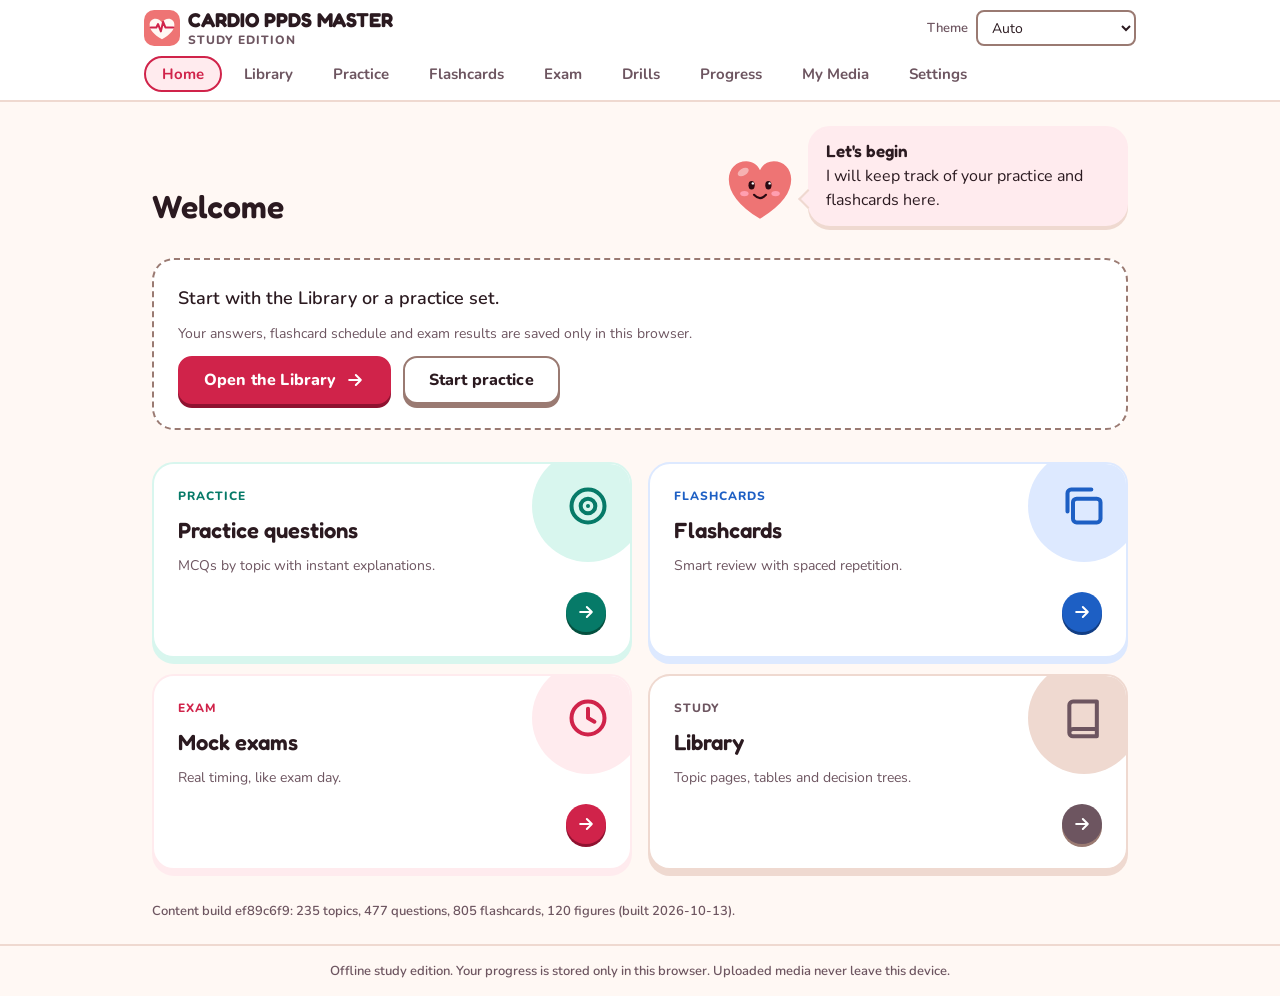
==== commit 896a95c7: "Add files via upload" ====
--- a/index.html
+++ b/index.html
@@ -12,8 +12,8 @@
     <link rel="apple-touch-icon" href="./icon-192.png" />
     <!-- Applies the saved theme before first paint. Keep identical to THEME_INIT_SCRIPT in lib/theme.ts (a test checks it). -->
     <script>(function(){try{var t=localStorage.getItem("mc-theme");if(["light","dark","contrast","contrast-dark"].indexOf(t)>-1)document.documentElement.setAttribute("data-theme",t)}catch(e){}})();</script>
-    <script type="module" crossorigin src="./assets/index-Cl2TlCua.js"></script>
-    <link rel="stylesheet" crossorigin href="./assets/index-BFPL3yEf.css">
+    <script type="module" crossorigin src="./assets/index-pJh7gWA-.js"></script>
+    <link rel="stylesheet" crossorigin href="./assets/index-Dc-hFArJ.css">
   </head>
   <body class="min-h-screen">
     <div id="root"></div>
--- a/assets/index-Dc-hFArJ.css
+++ b/assets/index-Dc-hFArJ.css
@@ -0,0 +1 @@
+@font-face{font-family:Fredoka Variable;font-style:normal;font-display:swap;font-weight:300 700;src:url(./fredoka-hebrew-wght-normal-DdnsCkLr.woff2) format("woff2-variations");unicode-range:U+0307-0308,U+0590-05FF,U+200C-2010,U+20AA,U+25CC,U+FB1D-FB4F}@font-face{font-family:Fredoka Variable;font-style:normal;font-display:swap;font-weight:300 700;src:url(./fredoka-latin-ext-wght-normal-CYrqKuxd.woff2) format("woff2-variations");unicode-range:U+0100-02BA,U+02BD-02C5,U+02C7-02CC,U+02CE-02D7,U+02DD-02FF,U+0304,U+0308,U+0329,U+1D00-1DBF,U+1E00-1E9F,U+1EF2-1EFF,U+2020,U+20A0-20AB,U+20AD-20C0,U+2113,U+2C60-2C7F,U+A720-A7FF}@font-face{font-family:Fredoka Variable;font-style:normal;font-display:swap;font-weight:300 700;src:url(./fredoka-latin-wght-normal-DM6njrJ3.woff2) format("woff2-variations");unicode-range:U+0000-00FF,U+0131,U+0152-0153,U+02BB-02BC,U+02C6,U+02DA,U+02DC,U+0304,U+0308,U+0329,U+2000-206F,U+20AC,U+2122,U+2191,U+2193,U+2212,U+2215,U+FEFF,U+FFFD}@font-face{font-family:Nunito Variable;font-style:normal;font-display:swap;font-weight:200 1000;src:url(./nunito-cyrillic-ext-wght-normal-D4X5GqEv.woff2) format("woff2-variations");unicode-range:U+0460-052F,U+1C80-1C8A,U+20B4,U+2DE0-2DFF,U+A640-A69F,U+FE2E-FE2F}@font-face{font-family:Nunito Variable;font-style:normal;font-display:swap;font-weight:200 1000;src:url(./nunito-cyrillic-wght-normal-CY6AOgYE.woff2) format("woff2-variations");unicode-range:U+0301,U+0400-045F,U+0490-0491,U+04B0-04B1,U+2116}@font-face{font-family:Nunito Variable;font-style:normal;font-display:swap;font-weight:200 1000;src:url(./nunito-vietnamese-wght-normal-U01xdrZh.woff2) format("woff2-variations");unicode-range:U+0102-0103,U+0110-0111,U+0128-0129,U+0168-0169,U+01A0-01A1,U+01AF-01B0,U+0300-0301,U+0303-0304,U+0308-0309,U+0323,U+0329,U+1EA0-1EF9,U+20AB}@font-face{font-family:Nunito Variable;font-style:normal;font-display:swap;font-weight:200 1000;src:url(./nunito-latin-ext-wght-normal-CXYtwYOx.woff2) format("woff2-variations");unicode-range:U+0100-02BA,U+02BD-02C5,U+02C7-02CC,U+02CE-02D7,U+02DD-02FF,U+0304,U+0308,U+0329,U+1D00-1DBF,U+1E00-1E9F,U+1EF2-1EFF,U+2020,U+20A0-20AB,U+20AD-20C0,U+2113,U+2C60-2C7F,U+A720-A7FF}@font-face{font-family:Nunito Variable;font-style:normal;font-display:swap;font-weight:200 1000;src:url(./nunito-latin-wght-normal-BzFMHfZw.woff2) format("woff2-variations");unicode-range:U+0000-00FF,U+0131,U+0152-0153,U+02BB-02BC,U+02C6,U+02DA,U+02DC,U+0304,U+0308,U+0329,U+2000-206F,U+20AC,U+2122,U+2191,U+2193,U+2212,U+2215,U+FEFF,U+FFFD}@font-face{font-family:JetBrains Mono Variable;font-style:normal;font-display:swap;font-weight:100 800;src:url([data-uri]) format("woff2-variations");unicode-range:U+0460-052F,U+1C80-1C8A,U+20B4,U+2DE0-2DFF,U+A640-A69F,U+FE2E-FE2F}@font-face{font-family:JetBrains Mono Variable;font-style:normal;font-display:swap;font-weight:100 800;src:url(./jetbrains-mono-cyrillic-wght-normal-D73BlboJ.woff2) format("woff2-variations");unicode-range:U+0301,U+0400-045F,U+0490-0491,U+04B0-04B1,U+2116}@font-face{font-family:JetBrains Mono Variable;font-style:normal;font-display:swap;font-weight:100 800;src:url(./jetbrains-mono-greek-wght-normal-Bw9x6K1M.woff2) format("woff2-variations");unicode-range:U+0370-0377,U+037A-037F,U+0384-038A,U+038C,U+038E-03A1,U+03A3-03FF}@font-face{font-family:JetBrains Mono Variable;font-style:normal;font-display:swap;font-weight:100 800;src:url(./jetbrains-mono-vietnamese-wght-normal-Bt-aOZkq.woff2) format("woff2-variations");unicode-range:U+0102-0103,U+0110-0111,U+0128-0129,U+0168-0169,U+01A0-01A1,U+01AF-01B0,U+0300-0301,U+0303-0304,U+0308-0309,U+0323,U+0329,U+1EA0-1EF9,U+20AB}@font-face{font-family:JetBrains Mono Variable;font-style:normal;font-display:swap;font-weight:100 800;src:url(./jetbrains-mono-latin-ext-wght-normal-DBQx-q_a.woff2) format("woff2-variations");unicode-range:U+0100-02BA,U+02BD-02C5,U+02C7-02CC,U+02CE-02D7,U+02DD-02FF,U+0304,U+0308,U+0329,U+1D00-1DBF,U+1E00-1E9F,U+1EF2-1EFF,U+2020,U+20A0-20AB,U+20AD-20C0,U+2113,U+2C60-2C7F,U+A720-A7FF}@font-face{font-family:JetBrains Mono Variable;font-style:normal;font-display:swap;font-weight:100 800;src:url(./jetbrains-mono-latin-wght-normal-B9CIFXIH.woff2) format("woff2-variations");unicode-range:U+0000-00FF,U+0131,U+0152-0153,U+02BB-02BC,U+02C6,U+02DA,U+02DC,U+0304,U+0308,U+0329,U+2000-206F,U+20AC,U+2122,U+2191,U+2193,U+2212,U+2215,U+FEFF,U+FFFD}*,:before,:after{--tw-border-spacing-x: 0;--tw-border-spacing-y: 0;--tw-translate-x: 0;--tw-translate-y: 0;--tw-rotate: 0;--tw-skew-x: 0;--tw-skew-y: 0;--tw-scale-x: 1;--tw-scale-y: 1;--tw-pan-x: ;--tw-pan-y: ;--tw-pinch-zoom: ;--tw-scroll-snap-strictness: proximity;--tw-gradient-from-position: ;--tw-gradient-via-position: ;--tw-gradient-to-position: ;--tw-ordinal: ;--tw-slashed-zero: ;--tw-numeric-figure: ;--tw-numeric-spacing: ;--tw-numeric-fraction: ;--tw-ring-inset: ;--tw-ring-offset-width: 0px;--tw-ring-offset-color: #fff;--tw-ring-color: rgb(59 130 246 / .5);--tw-ring-offset-shadow: 0 0 #0000;--tw-ring-shadow: 0 0 #0000;--tw-shadow: 0 0 #0000;--tw-shadow-colored: 0 0 #0000;--tw-blur: ;--tw-brightness: ;--tw-contrast: ;--tw-grayscale: ;--tw-hue-rotate: ;--tw-invert: ;--tw-saturate: ;--tw-sepia: ;--tw-drop-shadow: ;--tw-backdrop-blur: ;--tw-backdrop-brightness: ;--tw-backdrop-contrast: ;--tw-backdrop-grayscale: ;--tw-backdrop-hue-rotate: ;--tw-backdrop-invert: ;--tw-backdrop-opacity: ;--tw-backdrop-saturate: ;--tw-backdrop-sepia: ;--tw-contain-size: ;--tw-contain-layout: ;--tw-contain-paint: ;--tw-contain-style: }::backdrop{--tw-border-spacing-x: 0;--tw-border-spacing-y: 0;--tw-translate-x: 0;--tw-translate-y: 0;--tw-rotate: 0;--tw-skew-x: 0;--tw-skew-y: 0;--tw-scale-x: 1;--tw-scale-y: 1;--tw-pan-x: ;--tw-pan-y: ;--tw-pinch-zoom: ;--tw-scroll-snap-strictness: proximity;--tw-gradient-from-position: ;--tw-gradient-via-position: ;--tw-gradient-to-position: ;--tw-ordinal: ;--tw-slashed-zero: ;--tw-numeric-figure: ;--tw-numeric-spacing: ;--tw-numeric-fraction: ;--tw-ring-inset: ;--tw-ring-offset-width: 0px;--tw-ring-offset-color: #fff;--tw-ring-color: rgb(59 130 246 / .5);--tw-ring-offset-shadow: 0 0 #0000;--tw-ring-shadow: 0 0 #0000;--tw-shadow: 0 0 #0000;--tw-shadow-colored: 0 0 #0000;--tw-blur: ;--tw-brightness: ;--tw-contrast: ;--tw-grayscale: ;--tw-hue-rotate: ;--tw-invert: ;--tw-saturate: ;--tw-sepia: ;--tw-drop-shadow: ;--tw-backdrop-blur: ;--tw-backdrop-brightness: ;--tw-backdrop-contrast: ;--tw-backdrop-grayscale: ;--tw-backdrop-hue-rotate: ;--tw-backdrop-invert: ;--tw-backdrop-opacity: ;--tw-backdrop-saturate: ;--tw-backdrop-sepia: ;--tw-contain-size: ;--tw-contain-layout: ;--tw-contain-paint: ;--tw-contain-style: }*,:before,:after{box-sizing:border-box;border-width:0;border-style:solid;border-color:#e5e7eb}:before,:after{--tw-content: ""}html,:host{line-height:1.5;-webkit-text-size-adjust:100%;-moz-tab-size:4;-o-tab-size:4;tab-size:4;font-family:var(--font-body);font-feature-settings:normal;font-variation-settings:normal;-webkit-tap-highlight-color:transparent}body{margin:0;line-height:inherit}hr{height:0;color:inherit;border-top-width:1px}abbr:where([title]){-webkit-text-decoration:underline dotted;text-decoration:underline dotted}h1,h2,h3,h4,h5,h6{font-size:inherit;font-weight:inherit}a{color:inherit;text-decoration:inherit}b,strong{font-weight:bolder}code,kbd,samp,pre{font-family:var(--font-mono);font-feature-settings:normal;font-variation-settings:normal;font-size:1em}small{font-size:80%}sub,sup{font-size:75%;line-height:0;position:relative;vertical-align:baseline}sub{bottom:-.25em}sup{top:-.5em}table{text-indent:0;border-color:inherit;border-collapse:collapse}button,input,optgroup,select,textarea{font-family:inherit;font-feature-settings:inherit;font-variation-settings:inherit;font-size:100%;font-weight:inherit;line-height:inherit;letter-spacing:inherit;color:inherit;margin:0;padding:0}button,select{text-transform:none}button,input:where([type=button]),input:where([type=reset]),input:where([type=submit]){-webkit-appearance:button;background-color:transparent;background-image:none}:-moz-focusring{outline:auto}:-moz-ui-invalid{box-shadow:none}progress{vertical-align:baseline}::-webkit-inner-spin-button,::-webkit-outer-spin-button{height:auto}[type=search]{-webkit-appearance:textfield;outline-offset:-2px}::-webkit-search-decoration{-webkit-appearance:none}::-webkit-file-upload-button{-webkit-appearance:button;font:inherit}summary{display:list-item}blockquote,dl,dd,h1,h2,h3,h4,h5,h6,hr,figure,p,pre{margin:0}fieldset{margin:0;padding:0}legend{padding:0}ol,ul,menu{list-style:none;margin:0;padding:0}dialog{padding:0}textarea{resize:vertical}input::-moz-placeholder,textarea::-moz-placeholder{opacity:1;color:#9ca3af}input::placeholder,textarea::placeholder{opacity:1;color:#9ca3af}button,[role=button]{cursor:pointer}:disabled{cursor:default}img,svg,video,canvas,audio,iframe,embed,object{display:block;vertical-align:middle}img,video{max-width:100%;height:auto}[hidden]:where(:not([hidden=until-found])){display:none}html{-webkit-text-size-adjust:100%}body{background-color:var(--surface);font-family:var(--font-body);color:var(--ink);-webkit-font-smoothing:antialiased;-moz-osx-font-smoothing:grayscale;font-size:16px;line-height:24px}h1,h2,h3{font-family:var(--font-display)}::-moz-selection{background:var(--pulse-soft);color:var(--ink)}::selection{background:var(--pulse-soft);color:var(--ink)}.\!container{width:100%!important}.container{width:100%}@media(min-width:640px){.\!container{max-width:640px!important}.container{max-width:640px}}@media(min-width:768px){.\!container{max-width:768px!important}.container{max-width:768px}}@media(min-width:1024px){.\!container{max-width:1024px!important}.container{max-width:1024px}}@media(min-width:1280px){.\!container{max-width:1280px!important}.container{max-width:1280px}}@media(min-width:1536px){.\!container{max-width:1536px!important}.container{max-width:1536px}}.sr-only{position:absolute;width:1px;height:1px;padding:0;margin:-1px;overflow:hidden;clip:rect(0,0,0,0);white-space:nowrap;border-width:0}.pointer-events-none{pointer-events:none}.visible{visibility:visible}.invisible{visibility:hidden}.collapse{visibility:collapse}.static{position:static}.fixed{position:fixed}.absolute{position:absolute}.relative{position:relative}.sticky{position:sticky}.inset-0{inset:0}.inset-y-0{top:0;bottom:0}.-right-2{right:-.5rem}.-top-2{top:-.5rem}.right-sp-2{right:var(--space-2)}.top-0{top:0}.top-1\/2{top:50%}.top-sp-2{top:var(--space-2)}.z-10{z-index:10}.z-20{z-index:20}.z-50{z-index:50}.order-1{order:1}.order-2{order:2}.order-3{order:3}.col-span-2{grid-column:span 2 / span 2}.m-0{margin:0}.-mx-sp-2{margin-left:calc(var(--space-2) * -1);margin-right:calc(var(--space-2) * -1)}.-mx-sp-4{margin-left:calc(var(--space-4) * -1);margin-right:calc(var(--space-4) * -1)}.mx-auto{margin-left:auto;margin-right:auto}.\!mt-0{margin-top:0!important}.\!mt-sp-3{margin-top:var(--space-3)!important}.\!mt-sp-4{margin-top:var(--space-4)!important}.-ml-sp-2{margin-left:calc(var(--space-2) * -1)}.-ml-sp-3{margin-left:calc(var(--space-3) * -1)}.-mt-sp-2{margin-top:calc(var(--space-2) * -1)}.mb-1{margin-bottom:.25rem}.mb-sp-2{margin-bottom:var(--space-2)}.mb-sp-3{margin-bottom:var(--space-3)}.mb-sp-4{margin-bottom:var(--space-4)}.ml-1{margin-left:.25rem}.ml-auto{margin-left:auto}.ml-sp-2{margin-left:var(--space-2)}.mt-0\.5{margin-top:.125rem}.mt-1{margin-top:.25rem}.mt-\[2px\]{margin-top:2px}.mt-auto{margin-top:auto}.mt-sp-1{margin-top:var(--space-1)}.mt-sp-2{margin-top:var(--space-2)}.mt-sp-3{margin-top:var(--space-3)}.mt-sp-4{margin-top:var(--space-4)}.mt-sp-5{margin-top:var(--space-5)}.mt-sp-6{margin-top:var(--space-6)}.mt-sp-8{margin-top:var(--space-8)}.block{display:block}.inline-block{display:inline-block}.inline{display:inline}.flex{display:flex}.inline-flex{display:inline-flex}.table{display:table}.grid{display:grid}.contents{display:contents}.hidden{display:none}.aspect-\[16\/10\]{aspect-ratio:16/10}.h-10{height:2.5rem}.h-11{height:2.75rem}.h-12{height:3rem}.h-16{height:4rem}.h-2{height:.5rem}.h-3{height:.75rem}.h-3\.5{height:.875rem}.h-4{height:1rem}.h-5{height:1.25rem}.h-6{height:1.5rem}.h-7{height:1.75rem}.h-8{height:2rem}.h-9{height:2.25rem}.h-\[132px\]{height:132px}.h-\[140px\]{height:140px}.h-\[18px\]{height:18px}.h-auto{height:auto}.h-full{height:100%}.max-h-\[60vh\]{max-height:60vh}.max-h-\[70vh\]{max-height:70vh}.\!min-h-\[44px\]{min-height:44px!important}.min-h-0{min-height:0px}.min-h-\[36px\]{min-height:36px}.min-h-\[44px\]{min-height:44px}.min-h-\[48px\]{min-height:48px}.min-h-screen{min-height:100vh}.w-10{width:2.5rem}.w-11{width:2.75rem}.w-12{width:3rem}.w-16{width:4rem}.w-20{width:5rem}.w-24{width:6rem}.w-28{width:7rem}.w-3{width:.75rem}.w-3\.5{width:.875rem}.w-32{width:8rem}.w-4{width:1rem}.w-5{width:1.25rem}.w-6{width:1.5rem}.w-60{width:15rem}.w-7{width:1.75rem}.w-8{width:2rem}.w-9{width:2.25rem}.w-\[132px\]{width:132px}.w-\[140px\]{width:140px}.w-\[18px\]{width:18px}.w-\[2px\]{width:2px}.w-auto{width:auto}.w-fit{width:-moz-fit-content;width:fit-content}.w-full{width:100%}.min-w-0{min-width:0px}.min-w-8{min-width:2rem}.min-w-\[10\.5rem\]{min-width:10.5rem}.min-w-\[10rem\]{min-width:10rem}.min-w-\[11rem\]{min-width:11rem}.min-w-\[16px\]{min-width:16px}.min-w-\[3\.5rem\]{min-width:3.5rem}.min-w-\[40rem\]{min-width:40rem}.min-w-\[44px\]{min-width:44px}.min-w-\[7rem\]{min-width:7rem}.min-w-\[8rem\]{min-width:8rem}.\!max-w-none{max-width:none!important}.max-w-32{max-width:8rem}.max-w-3xl{max-width:48rem}.max-w-5xl{max-width:64rem}.max-w-\[11rem\]{max-width:11rem}.max-w-\[14rem\]{max-width:14rem}.max-w-\[380px\]{max-width:380px}.max-w-\[40\%\]{max-width:40%}.max-w-\[520px\]{max-width:520px}.max-w-\[640px\]{max-width:640px}.max-w-\[68ch\]{max-width:68ch}.max-w-full{max-width:100%}.max-w-md{max-width:28rem}.max-w-none{max-width:none}.max-w-prose{max-width:65ch}.max-w-sm{max-width:24rem}.max-w-xl{max-width:36rem}.max-w-xs{max-width:20rem}.flex-1{flex:1 1 0%}.flex-none{flex:none}.shrink{flex-shrink:1}.shrink-0{flex-shrink:0}.grow{flex-grow:1}.basis-40{flex-basis:10rem}.basis-48{flex-basis:12rem}.basis-60{flex-basis:15rem}.basis-full{flex-basis:100%}.border-collapse{border-collapse:collapse}.origin-top-left{transform-origin:top left}.-translate-x-1\/2{--tw-translate-x: -50%;transform:translate(var(--tw-translate-x),var(--tw-translate-y)) rotate(var(--tw-rotate)) skew(var(--tw-skew-x)) skewY(var(--tw-skew-y)) scaleX(var(--tw-scale-x)) scaleY(var(--tw-scale-y))}.-translate-y-1\/2{--tw-translate-y: -50%;transform:translate(var(--tw-translate-x),var(--tw-translate-y)) rotate(var(--tw-rotate)) skew(var(--tw-skew-x)) skewY(var(--tw-skew-y)) scaleX(var(--tw-scale-x)) scaleY(var(--tw-scale-y))}.-rotate-90{--tw-rotate: -90deg;transform:translate(var(--tw-translate-x),var(--tw-translate-y)) rotate(var(--tw-rotate)) skew(var(--tw-skew-x)) skewY(var(--tw-skew-y)) scaleX(var(--tw-scale-x)) scaleY(var(--tw-scale-y))}.rotate-90{--tw-rotate: 90deg;transform:translate(var(--tw-translate-x),var(--tw-translate-y)) rotate(var(--tw-rotate)) skew(var(--tw-skew-x)) skewY(var(--tw-skew-y)) scaleX(var(--tw-scale-x)) scaleY(var(--tw-scale-y))}.transform{transform:translate(var(--tw-translate-x),var(--tw-translate-y)) rotate(var(--tw-rotate)) skew(var(--tw-skew-x)) skewY(var(--tw-skew-y)) scaleX(var(--tw-scale-x)) scaleY(var(--tw-scale-y))}.cursor-crosshair{cursor:crosshair}.cursor-default{cursor:default}.cursor-grab{cursor:grab}.cursor-pointer{cursor:pointer}.touch-none{touch-action:none}.select-none{-webkit-user-select:none;-moz-user-select:none;user-select:none}.resize{resize:both}.scroll-mt-20{scroll-margin-top:5rem}.list-decimal{list-style-type:decimal}.list-disc{list-style-type:disc}.list-none{list-style-type:none}.grid-cols-1{grid-template-columns:repeat(1,minmax(0,1fr))}.grid-cols-2{grid-template-columns:repeat(2,minmax(0,1fr))}.grid-cols-3{grid-template-columns:repeat(3,minmax(0,1fr))}.grid-cols-\[auto_1fr\]{grid-template-columns:auto 1fr}.flex-col{flex-direction:column}.flex-wrap{flex-wrap:wrap}.place-content-center{place-content:center}.place-items-center{place-items:center}.items-start{align-items:flex-start}.items-end{align-items:flex-end}.items-center{align-items:center}.items-baseline{align-items:baseline}.justify-end{justify-content:flex-end}.justify-center{justify-content:center}.justify-between{justify-content:space-between}.gap-0\.5{gap:.125rem}.gap-1{gap:.25rem}.gap-sp-1{gap:var(--space-1)}.gap-sp-2{gap:var(--space-2)}.gap-sp-3{gap:var(--space-3)}.gap-sp-4{gap:var(--space-4)}.gap-sp-5{gap:var(--space-5)}.gap-x-sp-2{-moz-column-gap:var(--space-2);column-gap:var(--space-2)}.gap-x-sp-3{-moz-column-gap:var(--space-3);column-gap:var(--space-3)}.gap-x-sp-4{-moz-column-gap:var(--space-4);column-gap:var(--space-4)}.gap-x-sp-5{-moz-column-gap:var(--space-5);column-gap:var(--space-5)}.gap-y-1{row-gap:.25rem}.gap-y-sp-1{row-gap:var(--space-1)}.gap-y-sp-2{row-gap:var(--space-2)}.gap-y-sp-3{row-gap:var(--space-3)}.gap-y-sp-4{row-gap:var(--space-4)}.space-y-1>:not([hidden])~:not([hidden]){--tw-space-y-reverse: 0;margin-top:calc(.25rem * calc(1 - var(--tw-space-y-reverse)));margin-bottom:calc(.25rem * var(--tw-space-y-reverse))}.space-y-sp-1>:not([hidden])~:not([hidden]){--tw-space-y-reverse: 0;margin-top:calc(var(--space-1) * calc(1 - var(--tw-space-y-reverse)));margin-bottom:calc(var(--space-1) * var(--tw-space-y-reverse))}.space-y-sp-2>:not([hidden])~:not([hidden]){--tw-space-y-reverse: 0;margin-top:calc(var(--space-2) * calc(1 - var(--tw-space-y-reverse)));margin-bottom:calc(var(--space-2) * var(--tw-space-y-reverse))}.space-y-sp-3>:not([hidden])~:not([hidden]){--tw-space-y-reverse: 0;margin-top:calc(var(--space-3) * calc(1 - var(--tw-space-y-reverse)));margin-bottom:calc(var(--space-3) * var(--tw-space-y-reverse))}.space-y-sp-4>:not([hidden])~:not([hidden]){--tw-space-y-reverse: 0;margin-top:calc(var(--space-4) * calc(1 - var(--tw-space-y-reverse)));margin-bottom:calc(var(--space-4) * var(--tw-space-y-reverse))}.space-y-sp-5>:not([hidden])~:not([hidden]){--tw-space-y-reverse: 0;margin-top:calc(var(--space-5) * calc(1 - var(--tw-space-y-reverse)));margin-bottom:calc(var(--space-5) * var(--tw-space-y-reverse))}.space-y-sp-6>:not([hidden])~:not([hidden]){--tw-space-y-reverse: 0;margin-top:calc(var(--space-6) * calc(1 - var(--tw-space-y-reverse)));margin-bottom:calc(var(--space-6) * var(--tw-space-y-reverse))}.divide-y>:not([hidden])~:not([hidden]){--tw-divide-y-reverse: 0;border-top-width:calc(1px * calc(1 - var(--tw-divide-y-reverse)));border-bottom-width:calc(1px * var(--tw-divide-y-reverse))}.divide-y-2>:not([hidden])~:not([hidden]){--tw-divide-y-reverse: 0;border-top-width:calc(2px * calc(1 - var(--tw-divide-y-reverse)));border-bottom-width:calc(2px * var(--tw-divide-y-reverse))}.divide-line>:not([hidden])~:not([hidden]){border-color:var(--line)}.self-start{align-self:flex-start}.overflow-hidden{overflow:hidden}.overflow-visible{overflow:visible}.overflow-x-auto{overflow-x:auto}.overflow-y-auto{overflow-y:auto}.truncate{overflow:hidden;text-overflow:ellipsis;white-space:nowrap}.whitespace-normal{white-space:normal}.whitespace-nowrap{white-space:nowrap}.whitespace-pre{white-space:pre}.whitespace-pre-line{white-space:pre-line}.whitespace-pre-wrap{white-space:pre-wrap}.break-words{overflow-wrap:break-word}.rounded{border-radius:.25rem}.rounded-full{border-radius:9999px}.rounded-lg{border-radius:var(--radius-lg)}.rounded-md{border-radius:var(--radius-md)}.rounded-pill{border-radius:var(--radius-pill)}.rounded-sm{border-radius:var(--radius-sm)}.rounded-xl{border-radius:var(--radius-xl)}.border{border-width:1px}.border-0{border-width:0px}.border-2{border-width:2px}.border-\[3px\]{border-width:3px}.border-y-2{border-top-width:2px;border-bottom-width:2px}.border-b-2{border-bottom-width:2px}.border-l-2{border-left-width:2px}.border-l-8{border-left-width:8px}.border-t{border-top-width:1px}.border-t-2{border-top-width:2px}.border-dashed{border-style:dashed}.border-current{border-color:currentColor}.border-ink{border-color:var(--ink)}.border-line{border-color:var(--line)}.border-line-strong{border-color:var(--line-strong)}.border-miss{border-color:var(--miss)}.border-monitor{border-color:var(--monitor)}.border-on-pulse{border-color:var(--on-pulse)}.border-oxygen{border-color:var(--oxygen)}.border-pulse{border-color:var(--pulse)}.border-spark{border-color:var(--spark)}.border-spark-deep{border-color:var(--spark-deep)}.border-surface-raised{border-color:var(--surface-raised)}.border-transparent{border-color:transparent}.border-l-monitor{border-left-color:var(--monitor)}.border-l-oxygen{border-left-color:var(--oxygen)}.border-l-pulse{border-left-color:var(--pulse)}.border-l-spark{border-left-color:var(--spark)}.bg-black{--tw-bg-opacity: 1;background-color:rgb(0 0 0 / var(--tw-bg-opacity, 1))}.bg-ink{background-color:var(--ink)}.bg-ink-muted{background-color:var(--ink-muted)}.bg-miss{background-color:var(--miss)}.bg-miss-soft{background-color:var(--miss-soft)}.bg-monitor{background-color:var(--monitor)}.bg-monitor-soft{background-color:var(--monitor-soft)}.bg-on-pulse{background-color:var(--on-pulse)}.bg-oxygen{background-color:var(--oxygen)}.bg-oxygen-soft{background-color:var(--oxygen-soft)}.bg-pulse{background-color:var(--pulse)}.bg-pulse-soft{background-color:var(--pulse-soft)}.bg-spark{background-color:var(--spark)}.bg-spark-soft{background-color:var(--spark-soft)}.bg-surface{background-color:var(--surface)}.bg-surface-raised{background-color:var(--surface-raised)}.bg-surface-sunk{background-color:var(--surface-sunk)}.stroke-line{stroke:var(--line)}.stroke-pulse{stroke:var(--pulse)}.object-cover{-o-object-fit:cover;object-fit:cover}.object-fill{-o-object-fit:fill;object-fit:fill}.p-0{padding:0}.p-1{padding:.25rem}.p-sp-1{padding:var(--space-1)}.p-sp-2{padding:var(--space-2)}.p-sp-3{padding:var(--space-3)}.p-sp-4{padding:var(--space-4)}.p-sp-5{padding:var(--space-5)}.p-sp-6{padding:var(--space-6)}.px-1{padding-left:.25rem;padding-right:.25rem}.px-sp-1{padding-left:var(--space-1);padding-right:var(--space-1)}.px-sp-2{padding-left:var(--space-2);padding-right:var(--space-2)}.px-sp-3{padding-left:var(--space-3);padding-right:var(--space-3)}.px-sp-4{padding-left:var(--space-4);padding-right:var(--space-4)}.py-0{padding-top:0;padding-bottom:0}.py-0\.5{padding-top:.125rem;padding-bottom:.125rem}.py-1{padding-top:.25rem;padding-bottom:.25rem}.py-sp-1{padding-top:var(--space-1);padding-bottom:var(--space-1)}.py-sp-2{padding-top:var(--space-2);padding-bottom:var(--space-2)}.py-sp-3{padding-top:var(--space-3);padding-bottom:var(--space-3)}.py-sp-4{padding-top:var(--space-4);padding-bottom:var(--space-4)}.py-sp-6{padding-top:var(--space-6);padding-bottom:var(--space-6)}.pb-sp-1{padding-bottom:var(--space-1)}.pb-sp-8{padding-bottom:var(--space-8)}.pl-sp-2{padding-left:var(--space-2)}.pl-sp-3{padding-left:var(--space-3)}.pl-sp-4{padding-left:var(--space-4)}.pl-sp-5{padding-left:var(--space-5)}.pl-sp-6{padding-left:var(--space-6)}.pr-sp-2{padding-right:var(--space-2)}.pr-sp-3{padding-right:var(--space-3)}.pt-1{padding-top:.25rem}.pt-sp-1{padding-top:var(--space-1)}.pt-sp-2{padding-top:var(--space-2)}.pt-sp-3{padding-top:var(--space-3)}.pt-sp-4{padding-top:var(--space-4)}.pt-sp-8{padding-top:var(--space-8)}.text-left{text-align:left}.text-center{text-align:center}.text-right{text-align:right}.align-top{vertical-align:top}.align-middle{vertical-align:middle}.font-body{font-family:var(--font-body)}.font-display{font-family:var(--font-display)}.font-mono{font-family:var(--font-mono)}.text-\[0\.9em\]{font-size:.9em}.text-\[11px\]{font-size:11px}.text-\[13px\]{font-size:13px}.text-\[14px\]{font-size:14px}.text-\[15px\]{font-size:15px}.text-\[16px\]{font-size:16px}.text-\[17px\]{font-size:17px}.text-\[18px\]{font-size:18px}.text-\[19px\]{font-size:19px}.text-\[20px\]{font-size:20px}.text-\[28px\]{font-size:28px}.text-\[40px\]{font-size:40px}.text-base{font-size:1rem;line-height:1.5rem}.text-caption{font-size:13px;line-height:18px;font-weight:600}.text-display{font-size:32px;line-height:38px;font-weight:600}.text-display-xl{font-size:48px;line-height:52px;letter-spacing:-.01em;font-weight:700}.text-eyebrow{font-size:12px;line-height:16px;letter-spacing:.08em;font-weight:800}.text-question{font-size:18px;line-height:28px;font-weight:600}.text-sm{font-size:.875rem;line-height:1.25rem}.text-timer{font-size:22px;line-height:28px;font-weight:700}.text-title{font-size:22px;line-height:28px;font-weight:600}.text-xs{font-size:.75rem;line-height:1rem}.font-bold{font-weight:700}.font-extrabold{font-weight:800}.font-normal{font-weight:400}.font-semibold{font-weight:600}.uppercase{text-transform:uppercase}.lowercase{text-transform:lowercase}.capitalize{text-transform:capitalize}.italic{font-style:italic}.not-italic{font-style:normal}.tabular-nums{--tw-numeric-spacing: tabular-nums;font-variant-numeric:var(--tw-ordinal) var(--tw-slashed-zero) var(--tw-numeric-figure) var(--tw-numeric-spacing) var(--tw-numeric-fraction)}.leading-4{line-height:1rem}.leading-5{line-height:1.25rem}.leading-8{line-height:2rem}.leading-\[22px\]{line-height:22px}.leading-\[44px\]{line-height:44px}.leading-none{line-height:1}.text-ink{color:var(--ink)}.text-ink-muted{color:var(--ink-muted)}.text-link{color:var(--link)}.text-miss{color:var(--miss)}.text-monitor{color:var(--monitor)}.text-on-monitor{color:var(--on-monitor)}.text-on-oxygen{color:var(--on-oxygen)}.text-on-pulse{color:var(--on-pulse)}.text-on-spark{color:var(--on-spark)}.text-oxygen{color:var(--oxygen)}.text-pulse{color:var(--pulse)}.text-spark-ink{color:var(--spark-ink)}.text-surface-raised{color:var(--surface-raised)}.underline{text-decoration-line:underline}.no-underline{text-decoration-line:none}.underline-offset-2{text-underline-offset:2px}.accent-oxygen{accent-color:var(--oxygen)}.opacity-60{opacity:.6}.shadow{--tw-shadow: 0 1px 3px 0 rgb(0 0 0 / .1), 0 1px 2px -1px rgb(0 0 0 / .1);--tw-shadow-colored: 0 1px 3px 0 var(--tw-shadow-color), 0 1px 2px -1px var(--tw-shadow-color);box-shadow:var(--tw-ring-offset-shadow, 0 0 #0000),var(--tw-ring-shadow, 0 0 #0000),var(--tw-shadow)}.shadow-chunky{--tw-shadow: var(--shadow-chunky);--tw-shadow-colored: var(--shadow-chunky);box-shadow:var(--tw-ring-offset-shadow, 0 0 #0000),var(--tw-ring-shadow, 0 0 #0000),var(--tw-shadow)}.shadow-float{--tw-shadow: var(--shadow-float);--tw-shadow-colored: var(--shadow-float);box-shadow:var(--tw-ring-offset-shadow, 0 0 #0000),var(--tw-ring-shadow, 0 0 #0000),var(--tw-shadow)}.outline-none{outline:2px solid transparent;outline-offset:2px}.outline{outline-style:solid}.outline-\[3px\]{outline-width:3px}.outline-offset-4{outline-offset:4px}.outline-\[var\(--spark\)\]{outline-color:var(--spark)}.ring{--tw-ring-offset-shadow: var(--tw-ring-inset) 0 0 0 var(--tw-ring-offset-width) var(--tw-ring-offset-color);--tw-ring-shadow: var(--tw-ring-inset) 0 0 0 calc(3px + var(--tw-ring-offset-width)) var(--tw-ring-color);box-shadow:var(--tw-ring-offset-shadow),var(--tw-ring-shadow),var(--tw-shadow, 0 0 #0000)}.\!filter{filter:var(--tw-blur) var(--tw-brightness) var(--tw-contrast) var(--tw-grayscale) var(--tw-hue-rotate) var(--tw-invert) var(--tw-saturate) var(--tw-sepia) var(--tw-drop-shadow)!important}.filter{filter:var(--tw-blur) var(--tw-brightness) var(--tw-contrast) var(--tw-grayscale) var(--tw-hue-rotate) var(--tw-invert) var(--tw-saturate) var(--tw-sepia) var(--tw-drop-shadow)}.transition{transition-property:color,background-color,border-color,text-decoration-color,fill,stroke,opacity,box-shadow,transform,filter,backdrop-filter;transition-timing-function:cubic-bezier(.4,0,.2,1);transition-duration:.15s}.transition-colors{transition-property:color,background-color,border-color,text-decoration-color,fill,stroke;transition-timing-function:cubic-bezier(.4,0,.2,1);transition-duration:.15s}.transition-transform{transition-property:transform;transition-timing-function:cubic-bezier(.4,0,.2,1);transition-duration:.15s}.\[--b-base\:var\(--spark-deep\)\]{--b-base: var(--spark-deep)}.\[--b-bd\:var\(--spark-deep\)\]{--b-bd: var(--spark-deep)}.\[--b-bg\:var\(--spark-soft\)\]{--b-bg: var(--spark-soft)}.\[overflow-wrap\:anywhere\]{overflow-wrap:anywhere}.\[tab-size\:2\]{-moz-tab-size:2;-o-tab-size:2;tab-size:2}.before\:mr-sp-2:before{content:var(--tw-content);margin-right:var(--space-2)}.before\:content-\[\'\/\'\]:before{--tw-content: "/";content:var(--tw-content)}.after\:absolute:after{content:var(--tw-content);position:absolute}.after\:inset-0:after{content:var(--tw-content);inset:0}.after\:content-\[\'\'\]:after{--tw-content: "";content:var(--tw-content)}.first\:\!mt-0:first-child{margin-top:0!important}.first\:mt-0:first-child{margin-top:0}.first\:border-t-0:first-child{border-top-width:0px}.first\:pt-0:first-child{padding-top:0}.last\:border-0:last-child{border-width:0px}.last\:pb-0:last-child{padding-bottom:0}.hover\:border-line-strong:hover{border-color:var(--line-strong)}.hover\:border-monitor:hover{border-color:var(--monitor)}.hover\:border-oxygen:hover{border-color:var(--oxygen)}.hover\:border-pulse:hover{border-color:var(--pulse)}.hover\:bg-miss-soft:hover{background-color:var(--miss-soft)}.hover\:bg-surface-sunk:hover{background-color:var(--surface-sunk)}.hover\:text-miss:hover{color:var(--miss)}.hover\:underline:hover{text-decoration-line:underline}.focus\:not-sr-only:focus{position:static;width:auto;height:auto;padding:0;margin:0;overflow:visible;clip:auto;white-space:normal}.focus\:absolute:focus{position:absolute}.focus\:left-sp-4:focus{left:var(--space-4)}.focus\:top-sp-2:focus{top:var(--space-2)}.focus\:outline-none:focus{outline:2px solid transparent;outline-offset:2px}.focus-visible\:outline-none:focus-visible{outline:2px solid transparent;outline-offset:2px}.focus-visible\:outline:focus-visible{outline-style:solid}.focus-visible\:outline-\[3px\]:focus-visible{outline-width:3px}.focus-visible\:outline-offset-0:focus-visible{outline-offset:0px}.focus-visible\:outline-offset-2:focus-visible{outline-offset:2px}.focus-visible\:outline-\[var\(--focus\)\]:focus-visible{outline-color:var(--focus)}.focus-visible\:outline-focus:focus-visible{outline-color:var(--focus)}.active\:cursor-grabbing:active{cursor:grabbing}.disabled\:cursor-not-allowed:disabled{cursor:not-allowed}.disabled\:border-dashed:disabled{border-style:dashed}.disabled\:bg-surface-sunk:disabled{background-color:var(--surface-sunk)}.disabled\:\!opacity-100:disabled{opacity:1!important}.disabled\:opacity-50:disabled{opacity:.5}.group[open] .group-open\:rotate-90{--tw-rotate: 90deg;transform:translate(var(--tw-translate-x),var(--tw-translate-y)) rotate(var(--tw-rotate)) skew(var(--tw-skew-x)) skewY(var(--tw-skew-y)) scaleX(var(--tw-scale-x)) scaleY(var(--tw-scale-y))}.has-\[\:focus-visible\]\:outline:has(:focus-visible){outline-style:solid}.has-\[\:focus-visible\]\:outline-\[3px\]:has(:focus-visible){outline-width:3px}.has-\[\:focus-visible\]\:outline-offset-2:has(:focus-visible){outline-offset:2px}.has-\[\:focus-visible\]\:outline-focus:has(:focus-visible){outline-color:var(--focus)}.aria-pressed\:border-oxygen[aria-pressed=true]{border-color:var(--oxygen)}.aria-pressed\:bg-oxygen-soft[aria-pressed=true]{background-color:var(--oxygen-soft)}@media(prefers-reduced-motion:no-preference){.motion-safe\:transition-transform{transition-property:transform;transition-timing-function:cubic-bezier(.4,0,.2,1);transition-duration:.15s}.motion-safe\:duration-100{transition-duration:.1s}}@media(max-width:899px){.max-\[899px\]\:fixed{position:fixed}.max-\[899px\]\:inset-x-0{left:0;right:0}.max-\[899px\]\:bottom-0{bottom:0}.max-\[899px\]\:z-40{z-index:40}.max-\[899px\]\:max-h-\[75vh\]{max-height:75vh}.max-\[899px\]\:overflow-y-auto{overflow-y:auto}.max-\[899px\]\:rounded-t-xl{border-top-left-radius:var(--radius-xl);border-top-right-radius:var(--radius-xl)}.max-\[899px\]\:border-t-\[3px\]{border-top-width:3px}.max-\[899px\]\:border-pulse{border-color:var(--pulse)}.max-\[899px\]\:bg-surface-raised{background-color:var(--surface-raised)}.max-\[899px\]\:p-sp-4{padding:var(--space-4)}.max-\[899px\]\:pb-\[60vh\]{padding-bottom:60vh}.max-\[899px\]\:shadow-float{--tw-shadow: var(--shadow-float);--tw-shadow-colored: var(--shadow-float);box-shadow:var(--tw-ring-offset-shadow, 0 0 #0000),var(--tw-ring-shadow, 0 0 #0000),var(--tw-shadow)}}@media not all and (min-width:640px){.max-sm\:sr-only{position:absolute;width:1px;height:1px;padding:0;margin:-1px;overflow:hidden;clip:rect(0,0,0,0);white-space:nowrap;border-width:0}.max-sm\:hidden{display:none}.max-sm\:\!min-h-10{min-height:2.5rem!important}.max-sm\:\!w-\[6\.5rem\]{width:6.5rem!important}.max-sm\:max-w-\[6\.5rem\]{max-width:6.5rem}.max-sm\:max-w-\[7\.5rem\]{max-width:7.5rem}.max-sm\:\!px-sp-3{padding-left:var(--space-3)!important;padding-right:var(--space-3)!important}.max-sm\:\!py-1{padding-top:.25rem!important;padding-bottom:.25rem!important}.max-sm\:text-display{font-size:32px;line-height:38px;font-weight:600}}@media(min-width:480px){.min-\[480px\]\:mx-0{margin-left:0;margin-right:0}.min-\[480px\]\:grid-cols-2{grid-template-columns:repeat(2,minmax(0,1fr))}.min-\[480px\]\:flex-row{flex-direction:row}.min-\[480px\]\:flex-wrap{flex-wrap:wrap}.min-\[480px\]\:items-center{align-items:center}.min-\[480px\]\:rounded-lg{border-radius:var(--radius-lg)}.min-\[480px\]\:border-2{border-width:2px}}@media(min-width:640px){.sm\:col-span-2{grid-column:span 2 / span 2}.sm\:col-start-2{grid-column-start:2}.sm\:-mx-sp-5{margin-left:calc(var(--space-5) * -1);margin-right:calc(var(--space-5) * -1)}.sm\:w-28{width:7rem}.sm\:w-auto{width:auto}.sm\:max-w-sm{max-width:24rem}.sm\:max-w-xs{max-width:20rem}.sm\:flex-1{flex:1 1 0%}.sm\:basis-60{flex-basis:15rem}.sm\:grid-cols-2{grid-template-columns:repeat(2,minmax(0,1fr))}.sm\:grid-cols-3{grid-template-columns:repeat(3,minmax(0,1fr))}.sm\:grid-cols-4{grid-template-columns:repeat(4,minmax(0,1fr))}.sm\:grid-cols-\[minmax\(0\,1fr\)_12rem\]{grid-template-columns:minmax(0,1fr) 12rem}.sm\:grid-cols-\[minmax\(0\,2fr\)_minmax\(0\,1fr\)_minmax\(0\,1fr\)\]{grid-template-columns:minmax(0,2fr) minmax(0,1fr) minmax(0,1fr)}.sm\:flex-row{flex-direction:row}.sm\:flex-wrap{flex-wrap:wrap}.sm\:p-sp-3{padding:var(--space-3)}.sm\:p-sp-4{padding:var(--space-4)}.sm\:p-sp-5{padding:var(--space-5)}.sm\:px-sp-4{padding-left:var(--space-4);padding-right:var(--space-4)}.sm\:px-sp-5{padding-left:var(--space-5);padding-right:var(--space-5)}.sm\:pl-sp-4{padding-left:var(--space-4)}.sm\:pt-24{padding-top:6rem}.sm\:text-\[15px\]{font-size:15px}.sm\:text-\[20px\]{font-size:20px}.sm\:text-sm{font-size:.875rem;line-height:1.25rem}.sm\:leading-6{line-height:1.5rem}.min-\[640px\]\:grid-cols-2{grid-template-columns:repeat(2,minmax(0,1fr))}}@media(min-width:768px){.md\:sticky{position:sticky}.md\:top-28{top:7rem}.md\:col-span-1{grid-column:span 1 / span 1}.md\:col-span-2{grid-column:span 2 / span 2}.md\:block{display:block}.md\:grid-cols-2{grid-template-columns:repeat(2,minmax(0,1fr))}.md\:grid-cols-3{grid-template-columns:repeat(3,minmax(0,1fr))}.md\:grid-cols-4{grid-template-columns:repeat(4,minmax(0,1fr))}.md\:grid-cols-\[minmax\(0\,1\.5fr\)_minmax\(0\,1\.2fr\)_minmax\(0\,1\.2fr\)_minmax\(0\,1\.2fr\)_minmax\(0\,1fr\)_auto\]{grid-template-columns:minmax(0,1.5fr) minmax(0,1.2fr) minmax(0,1.2fr) minmax(0,1.2fr) minmax(0,1fr) auto}.md\:grid-cols-\[minmax\(0\,1fr\)_18\.75rem\]{grid-template-columns:minmax(0,1fr) 18.75rem}.md\:items-start{align-items:flex-start}}@media(min-width:900px){.min-\[900px\]\:sticky{position:sticky}.min-\[900px\]\:top-sp-4{top:var(--space-4)}.min-\[900px\]\:col-start-1{grid-column-start:1}.min-\[900px\]\:col-start-2{grid-column-start:2}.min-\[900px\]\:row-start-1{grid-row-start:1}.min-\[900px\]\:block{display:block}.min-\[900px\]\:min-w-0{min-width:0px}.min-\[900px\]\:grid-cols-1{grid-template-columns:repeat(1,minmax(0,1fr))}.min-\[900px\]\:grid-cols-2{grid-template-columns:repeat(2,minmax(0,1fr))}.min-\[900px\]\:grid-cols-\[minmax\(0\,1\.15fr\)_minmax\(0\,1fr\)\]{grid-template-columns:minmax(0,1.15fr) minmax(0,1fr)}.min-\[900px\]\:grid-cols-\[minmax\(0\,1\.25fr\)_minmax\(0\,1fr\)\]{grid-template-columns:minmax(0,1.25fr) minmax(0,1fr)}.min-\[900px\]\:grid-cols-\[minmax\(0\,1fr\)_minmax\(0\,1\.15fr\)\]{grid-template-columns:minmax(0,1fr) minmax(0,1.15fr)}.min-\[900px\]\:items-start{align-items:flex-start}.min-\[900px\]\:space-y-sp-4>:not([hidden])~:not([hidden]){--tw-space-y-reverse: 0;margin-top:calc(var(--space-4) * calc(1 - var(--tw-space-y-reverse)));margin-bottom:calc(var(--space-4) * var(--tw-space-y-reverse))}}@media(min-width:1024px){.lg\:sticky{position:sticky}.lg\:top-sp-4{top:var(--space-4)}.lg\:col-start-1{grid-column-start:1}.lg\:col-start-2{grid-column-start:2}.lg\:row-start-1{grid-row-start:1}.lg\:grid-cols-2{grid-template-columns:repeat(2,minmax(0,1fr))}.lg\:grid-cols-3{grid-template-columns:repeat(3,minmax(0,1fr))}.lg\:grid-cols-\[minmax\(0\,1fr\)_18\.5rem\]{grid-template-columns:minmax(0,1fr) 18.5rem}.lg\:grid-cols-\[minmax\(0\,1fr\)_320px\]{grid-template-columns:minmax(0,1fr) 320px}.lg\:items-start{align-items:flex-start}}@media(min-width:1180px){.min-\[1180px\]\:grid-cols-2{grid-template-columns:repeat(2,minmax(0,1fr))}}@media(min-width:1200px){.min-\[1200px\]\:grid-cols-2{grid-template-columns:repeat(2,minmax(0,1fr))}}.\[\&\:\:-webkit-details-marker\]\:hidden::-webkit-details-marker{display:none}.\[\&\>svg\]\:block>svg{display:block}.\[\&\>svg\]\:h-auto>svg{height:auto}.\[\&\>svg\]\:h-full>svg{height:100%}.\[\&\>svg\]\:w-full>svg{width:100%}.\[\&_\.mc-coach-bubble\]\:max-w-none .mc-coach-bubble{max-width:none}.\[\&_\.mc-coach-bubble\]\:flex-1 .mc-coach-bubble{flex:1 1 0%}.\[\&_\.mc-q-top\>span\:empty\]\:hidden .mc-q-top>span:empty{display:none}.\[\&_\.mc-q-top\]\:justify-start .mc-q-top{justify-content:flex-start}@media(min-width:640px){.sm\:\[\&_\.mc-timer-lbl\]\:hidden .mc-timer-lbl{display:none}}@media not all and (min-width:640px){.max-sm\:\[\&_\.mc-timer-ring\]\:hidden .mc-timer-ring{display:none}}@media(min-width:900px)and (min-height:720px){.\[\@media\(min-width\:900px\)_and_\(min-height\:720px\)\]\:sticky{position:sticky}}:root{--font-display: "Fredoka Variable", Fredoka, "Nunito Variable", Nunito, ui-rounded, system-ui, sans-serif;--font-body: "Nunito Variable", Nunito, ui-rounded, system-ui, -apple-system, "Segoe UI", sans-serif;--font-mono: "JetBrains Mono Variable", "JetBrains Mono", ui-monospace, "SF Mono", Menlo, monospace;--red: #ee7474;--teal: #76d7bd;--face: #2b0a12;--focus: var(--oxygen);--link: var(--oxygen);--space-1: 4px;--space-2: 8px;--space-3: 12px;--space-4: 16px;--space-5: 24px;--space-6: 32px;--space-8: 48px;--radius-sm: 8px;--radius-md: 14px;--radius-lg: 22px;--radius-xl: 32px;--radius-pill: 999px}:root,:root[data-theme=light]{color-scheme:light;--surface: #fff8f4;--surface-raised: #ffffff;--surface-sunk: #fbece5;--line: #efd9d0;--line-strong: #9a7a72;--ink: #2b1a20;--ink-muted: #6d5560;--pulse: #d0234a;--pulse-deep: #8f1230;--pulse-soft: #ffebee;--on-pulse: #ffffff;--monitor: #067a68;--monitor-deep: #04503f;--monitor-soft: #d8f6ee;--on-monitor: #ffffff;--oxygen: #1d5fc4;--oxygen-deep: #123e85;--oxygen-soft: #dde9ff;--on-oxygen: #ffffff;--spark: #ffb81f;--spark-deep: #b07a00;--spark-soft: #fff1cc;--spark-ink: #7a4100;--on-spark: #3a2200;--miss: #b8380a;--miss-soft: #ffe6da;--blush: #ff9fb0;--shadow-chunky: 0 4px 0 #efd9d0;--shadow-float: 0 12px 32px rgba(143, 18, 48, .14)}@media(prefers-color-scheme:dark){:root:not([data-theme]){color-scheme:dark;--surface: #191214;--surface-raised: #241a1d;--surface-sunk: #120c0e;--line: #3e2d32;--line-strong: #8a6f77;--ink: #fbeef0;--ink-muted: #c9b1b8;--pulse: #ff7a90;--pulse-deep: #c94a60;--pulse-soft: #4b1422;--on-pulse: #2b0a12;--monitor: #3ddbb8;--monitor-deep: #1f9c82;--monitor-soft: #0e3a32;--on-monitor: #062a23;--oxygen: #7fb2ff;--oxygen-deep: #4f86d9;--oxygen-soft: #13284d;--on-oxygen: #0b1a33;--spark: #ffc94d;--spark-deep: #b8901f;--spark-soft: #3d2c06;--spark-ink: #ffd36e;--on-spark: #2a1a00;--miss: #ff9466;--miss-soft: #45200f;--blush: #ffc2cc;--shadow-chunky: 0 4px 0 #0c0708;--shadow-float: 0 12px 32px rgba(0, 0, 0, .5)}}@media(prefers-contrast:more){:root:not([data-theme]){color-scheme:light;--surface: #ffffff;--surface-raised: #ffffff;--surface-sunk: #ececec;--line: #595959;--line-strong: #1a1a1a;--ink: #0a0a0a;--ink-muted: #333333;--pulse: #8a0020;--pulse-deep: #4a0011;--pulse-soft: #ffe8ec;--on-pulse: #ffffff;--monitor: #00513f;--monitor-deep: #002a21;--monitor-soft: #e0f7ef;--on-monitor: #ffffff;--oxygen: #003a94;--oxygen-deep: #001c4a;--oxygen-soft: #e6eeff;--on-oxygen: #ffffff;--spark: #6b4400;--spark-deep: #352200;--spark-soft: #fff3d1;--spark-ink: #4d3100;--on-spark: #ffffff;--miss: #8f2900;--miss-soft: #ffeadf;--blush: #ff9fb0;--shadow-chunky: 0 4px 0 #1a1a1a;--shadow-float: 0 0 0 2px #1a1a1a, 0 12px 28px rgba(0, 0, 0, .25)}}@media(prefers-contrast:more)and (prefers-color-scheme:dark){:root:not([data-theme]){color-scheme:dark;--surface: #000000;--surface-raised: #0d0d0d;--surface-sunk: #1f1f1f;--line: #a6a6a6;--line-strong: #f2f2f2;--ink: #ffffff;--ink-muted: #d9d9d9;--pulse: #ff9eb0;--pulse-deep: #e05a75;--pulse-soft: #3a0010;--on-pulse: #000000;--monitor: #5cf0cc;--monitor-deep: #25a88a;--monitor-soft: #002b21;--on-monitor: #000000;--oxygen: #a3c8ff;--oxygen-deep: #5b8fe0;--oxygen-soft: #001a40;--on-oxygen: #000000;--spark: #ffd25e;--spark-deep: #c4951a;--spark-soft: #332300;--spark-ink: #ffe08a;--on-spark: #000000;--miss: #ffa57f;--miss-soft: #3d1400;--blush: #ffc2cc;--shadow-chunky: 0 4px 0 #a6a6a6;--shadow-float: 0 0 0 2px #f2f2f2, 0 12px 28px rgba(0, 0, 0, .6)}}:root[data-theme=dark]{color-scheme:dark;--surface: #191214;--surface-raised: #241a1d;--surface-sunk: #120c0e;--line: #3e2d32;--line-strong: #8a6f77;--ink: #fbeef0;--ink-muted: #c9b1b8;--pulse: #ff7a90;--pulse-deep: #c94a60;--pulse-soft: #4b1422;--on-pulse: #2b0a12;--monitor: #3ddbb8;--monitor-deep: #1f9c82;--monitor-soft: #0e3a32;--on-monitor: #062a23;--oxygen: #7fb2ff;--oxygen-deep: #4f86d9;--oxygen-soft: #13284d;--on-oxygen: #0b1a33;--spark: #ffc94d;--spark-deep: #b8901f;--spark-soft: #3d2c06;--spark-ink: #ffd36e;--on-spark: #2a1a00;--miss: #ff9466;--miss-soft: #45200f;--blush: #ffc2cc;--shadow-chunky: 0 4px 0 #0c0708;--shadow-float: 0 12px 32px rgba(0, 0, 0, .5)}:root[data-theme=contrast]{color-scheme:light;--surface: #ffffff;--surface-raised: #ffffff;--surface-sunk: #ececec;--line: #595959;--line-strong: #1a1a1a;--ink: #0a0a0a;--ink-muted: #333333;--pulse: #8a0020;--pulse-deep: #4a0011;--pulse-soft: #ffe8ec;--on-pulse: #ffffff;--monitor: #00513f;--monitor-deep: #002a21;--monitor-soft: #e0f7ef;--on-monitor: #ffffff;--oxygen: #003a94;--oxygen-deep: #001c4a;--oxygen-soft: #e6eeff;--on-oxygen: #ffffff;--spark: #6b4400;--spark-deep: #352200;--spark-soft: #fff3d1;--spark-ink: #4d3100;--on-spark: #ffffff;--miss: #8f2900;--miss-soft: #ffeadf;--blush: #ff9fb0;--shadow-chunky: 0 4px 0 #1a1a1a;--shadow-float: 0 0 0 2px #1a1a1a, 0 12px 28px rgba(0, 0, 0, .25)}:root[data-theme=contrast-dark]{color-scheme:dark;--surface: #000000;--surface-raised: #0d0d0d;--surface-sunk: #1f1f1f;--line: #a6a6a6;--line-strong: #f2f2f2;--ink: #ffffff;--ink-muted: #d9d9d9;--pulse: #ff9eb0;--pulse-deep: #e05a75;--pulse-soft: #3a0010;--on-pulse: #000000;--monitor: #5cf0cc;--monitor-deep: #25a88a;--monitor-soft: #002b21;--on-monitor: #000000;--oxygen: #a3c8ff;--oxygen-deep: #5b8fe0;--oxygen-soft: #001a40;--on-oxygen: #000000;--spark: #ffd25e;--spark-deep: #c4951a;--spark-soft: #332300;--spark-ink: #ffe08a;--on-spark: #000000;--miss: #ffa57f;--miss-soft: #3d1400;--blush: #ffc2cc;--shadow-chunky: 0 4px 0 #a6a6a6;--shadow-float: 0 0 0 2px #f2f2f2, 0 12px 28px rgba(0, 0, 0, .6)}.mc-stage{padding:var(--space-5);display:flex;flex-wrap:wrap;gap:var(--space-4);align-items:center}.mc-stack{display:flex;flex-direction:column;gap:var(--space-4)}.mc-row{display:flex;flex-wrap:wrap;gap:var(--space-3);align-items:center}.mc-icon{display:inline-block;flex:none;vertical-align:middle}.mc-sr{position:absolute;width:1px;height:1px;overflow:hidden;clip:rect(0 0 0 0);white-space:nowrap}:where(.mc-btn,.mc-opt,.mc-chip,.mc-nav-cell,.mc-mode,.mc-flash,.mc-rate):focus-visible{outline:3px solid var(--focus);outline-offset:2px}@keyframes mc-beat{0%,to{transform:scale(1)}14%{transform:scale(1.09)}28%{transform:scale(1)}42%{transform:scale(1.05)}70%{transform:scale(1)}}@keyframes mc-bounce{0%,to{transform:translateY(0)}40%{transform:translateY(-10px)}60%{transform:translateY(-4px)}}@keyframes mc-wobble{0%,to{transform:rotate(0)}25%{transform:rotate(-6deg)}75%{transform:rotate(6deg)}}@keyframes mc-float{0%,to{transform:translateY(0)}50%{transform:translateY(-4px)}}@keyframes mc-pop{0%{transform:scale(.6);opacity:0}60%{transform:scale(1.06);opacity:1}to{transform:scale(1)}}@keyframes mc-shake{0%,to{transform:translate(0)}20%{transform:translate(-6px)}40%{transform:translate(6px)}60%{transform:translate(-4px)}80%{transform:translate(3px)}}@keyframes mc-burst{0%{transform:translate(-50%,-50%) scale(.3) rotate(0);opacity:0}15%{opacity:1}to{transform:translate(calc(-50% + var(--dx)),calc(-50% + var(--dy))) scale(1) rotate(var(--rot));opacity:0}}@keyframes mc-draw{0%{stroke-dashoffset:var(--len)}to{stroke-dashoffset:0}}@keyframes mc-blink{0%,92%,to{transform:scaleY(1)}96%{transform:scaleY(.1)}}@keyframes mc-tick{0%,to{opacity:1}50%{opacity:.55}}@keyframes mc-rise{0%{transform:translateY(12px);opacity:0}to{transform:none;opacity:1}}@keyframes mc-zz{0%{transform:translate(0);opacity:0}30%{opacity:1}to{transform:translate(8px,-14px);opacity:0}}.mc-t-pulse{color:var(--pulse)}.mc-t-monitor{color:var(--monitor)}.mc-t-oxygen{color:var(--oxygen)}.mc-t-spark{color:var(--spark-ink)}.mc-t-miss{color:var(--miss)}.mc-btn{--b-bg: var(--surface-raised);--b-fg: var(--ink);--b-base: var(--line-strong);--b-bd: var(--line-strong);position:relative;display:inline-flex;align-items:center;justify-content:center;gap:var(--space-2);font:800 16px/24px var(--font-body);letter-spacing:.01em;color:var(--b-fg);background:var(--b-bg);border:2px solid var(--b-bd);border-radius:var(--radius-md);padding:10px var(--space-5);min-height:48px;box-shadow:0 4px 0 var(--b-base);transform:translateY(0);cursor:pointer;-webkit-user-select:none;-moz-user-select:none;user-select:none;transition:transform 90ms ease,box-shadow 90ms ease,filter .12s ease}.mc-btn:hover{filter:brightness(1.04)}.mc-btn:active{transform:translateY(4px);box-shadow:0 0 0 var(--b-base)}.mc-btn[disabled]{cursor:not-allowed;opacity:.45;transform:none;box-shadow:0 4px 0 var(--b-base);filter:none}.mc-btn-pulse{--b-bg: var(--pulse);--b-fg: var(--on-pulse);--b-base: var(--pulse-deep);--b-bd: var(--pulse)}.mc-btn-monitor{--b-bg: var(--monitor);--b-fg: var(--on-monitor);--b-base: var(--monitor-deep);--b-bd: var(--monitor)}.mc-btn-oxygen{--b-bg: var(--oxygen);--b-fg: var(--on-oxygen);--b-base: var(--oxygen-deep);--b-bd: var(--oxygen)}.mc-btn-spark{--b-bg: var(--spark);--b-fg: var(--on-spark);--b-base: var(--spark-deep);--b-bd: var(--spark)}.mc-btn-ghost{--b-bg: transparent;--b-bd: transparent;--b-base: transparent;color:var(--ink-muted)}.mc-btn-ghost:hover{background:var(--surface-sunk)}.mc-btn-sm{min-height:36px;padding:6px var(--space-4);font-size:14px;border-radius:var(--radius-sm);box-shadow:0 3px 0 var(--b-base)}.mc-btn-sm:active{transform:translateY(3px)}.mc-btn-lg{min-height:56px;padding:14px var(--space-6);font-size:18px;border-radius:var(--radius-lg)}.mc-btn-block{display:flex;width:100%;box-sizing:border-box}.mc-chip{--c-fg: var(--ink);--c-bg: var(--surface-raised);--c-bd: var(--line-strong);display:inline-flex;align-items:center;gap:6px;font:700 14px/20px var(--font-body);color:var(--c-fg);background:var(--c-bg);border:2px solid var(--c-bd);border-radius:var(--radius-pill);padding:4px 12px;cursor:pointer;transition:transform .12s ease}.mc-chip:hover{transform:translateY(-1px)}.mc-chip:active{transform:scale(.96)}.mc-chip-static{cursor:default}.mc-chip-static:hover,.mc-chip-static:active{transform:none}.mc-chip-dot{width:8px;height:8px;border-radius:50%;background:currentColor}.mc-chip-count{font-size:12px;font-weight:800;padding:0 6px;border-radius:var(--radius-pill);background:var(--surface-sunk);color:var(--ink-muted)}.mc-chip-pulse{--c-fg: var(--pulse)}.mc-chip-monitor{--c-fg: var(--monitor)}.mc-chip-oxygen{--c-fg: var(--oxygen)}.mc-chip-spark{--c-fg: var(--spark-ink)}.mc-chip[aria-pressed=true].mc-chip-pulse,.mc-chip-on.mc-chip-pulse{--c-bg: var(--pulse-soft);--c-bd: var(--pulse)}.mc-chip[aria-pressed=true].mc-chip-monitor,.mc-chip-on.mc-chip-monitor{--c-bg: var(--monitor-soft);--c-bd: var(--monitor)}.mc-chip[aria-pressed=true].mc-chip-oxygen,.mc-chip-on.mc-chip-oxygen{--c-bg: var(--oxygen-soft);--c-bd: var(--oxygen)}.mc-chip[aria-pressed=true].mc-chip-spark,.mc-chip-on.mc-chip-spark{--c-bg: var(--spark-soft);--c-bd: var(--spark-deep)}.mc-chip[aria-pressed=true].mc-chip-neutral{--c-bg: var(--surface-sunk);--c-bd: var(--ink)}.mc-chip[aria-pressed=true] .mc-chip-count{background:var(--surface-raised)}.mc-kardi{display:inline-block;flex:none;overflow:visible}.mc-kardi .k-body{fill:var(--red)}.mc-kardi .k-shine{fill:#fff;opacity:.45}.mc-kardi .k-face{fill:var(--face)}.mc-kardi .k-line{fill:none;stroke:var(--face);stroke-width:3.5;stroke-linecap:round;stroke-linejoin:round}.mc-kardi .k-eyeshine{fill:#fff}.mc-kardi .k-cheek{fill:var(--blush)}.mc-kardi .k-arm{fill:none;stroke:var(--red);stroke-width:7;stroke-linecap:round}.mc-kardi .k-spark{fill:var(--spark)}.mc-kardi .k-air{fill:var(--oxygen)}.mc-kardi .k-airtext{fill:var(--oxygen);font:700 16px var(--font-display)}.mc-kardi .k-beat{transform-box:fill-box;transform-origin:50% 60%}.mc-kardi .k-eyes{transform-box:fill-box;transform-origin:50% 50%;animation:mc-blink 4.2s infinite}.mc-kardi-anim.mc-kardi-happy .k-beat,.mc-kardi-anim.mc-kardi-think .k-beat{animation:mc-beat 1.15s ease-in-out infinite}.mc-kardi-anim.mc-kardi-cheer .k-beat{animation:mc-bounce .7s ease-in-out infinite}.mc-kardi-anim.mc-kardi-oops .k-beat{animation:mc-wobble .9s ease-in-out infinite}.mc-kardi-anim.mc-kardi-rest .k-beat{animation:mc-float 3s ease-in-out infinite}.mc-kardi-anim .k-z{animation:mc-zz 2.4s ease-out infinite;transform-box:fill-box}.mc-kardi-anim .k-z2{animation-delay:1.2s}.mc-coach{display:flex;align-items:flex-end;gap:var(--space-3)}.mc-coach-bubble{position:relative;max-width:320px;background:var(--surface-raised);color:var(--ink);border:2px solid var(--line);border-radius:var(--radius-lg);padding:var(--space-3) var(--space-4);box-shadow:var(--shadow-chunky);animation:mc-pop .38s cubic-bezier(.2,1.4,.4,1) both}.mc-coach-bubble:before{content:"";position:absolute;left:-9px;bottom:18px;width:14px;height:14px;background:inherit;border-left:2px solid var(--line);border-bottom:2px solid var(--line);transform:rotate(45deg)}.mc-coach-title{display:block;font:600 17px/22px var(--font-display);margin-bottom:2px}.mc-coach-pulse .mc-coach-bubble{background:var(--pulse-soft);border-color:var(--pulse-soft)}.mc-coach-monitor .mc-coach-bubble{background:var(--monitor-soft);border-color:var(--monitor-soft)}.mc-coach-oxygen .mc-coach-bubble{background:var(--oxygen-soft);border-color:var(--oxygen-soft)}.mc-coach-spark .mc-coach-bubble{background:var(--spark-soft);border-color:var(--spark-soft)}.mc-ecg{display:block;overflow:visible}.mc-ecg path{fill:none;stroke:currentColor;stroke-width:3;stroke-linecap:round;stroke-linejoin:round}.mc-ecg-anim path{stroke-dasharray:var(--len) var(--len);animation:mc-draw 2.2s linear infinite}.mc-ecg-glow{opacity:.22;stroke-width:9!important}.mc-stat{display:inline-flex;align-items:center;gap:var(--space-2);background:var(--surface-raised);border:2px solid var(--line);border-radius:var(--radius-pill);padding:4px 14px 4px 6px;box-shadow:var(--shadow-chunky)}.mc-stat-ico{display:grid;place-items:center;width:32px;height:32px;border-radius:50%}.mc-stat-val{font:700 18px/22px var(--font-display);color:var(--ink)}.mc-stat-lbl{font:600 13px/18px var(--font-body);color:var(--ink-muted)}.mc-stat-streak .mc-stat-ico{background:var(--pulse-soft);color:var(--pulse)}.mc-stat-xp .mc-stat-ico{background:var(--spark-soft);color:var(--spark-deep)}.mc-stat-accuracy .mc-stat-ico{background:var(--monitor-soft);color:var(--monitor)}.mc-stat-due .mc-stat-ico{background:var(--oxygen-soft);color:var(--oxygen)}.mc-stat-streak .mc-stat-ico .mc-icon{animation:mc-beat 1.15s ease-in-out infinite}.mc-prog{--p-fill: var(--pulse);width:100%}.mc-prog-head{display:flex;justify-content:space-between;align-items:baseline;margin-bottom:6px;font:700 14px/20px var(--font-body);color:var(--ink)}.mc-prog-head span:last-child{font:600 13px/18px var(--font-body);color:var(--ink-muted);font-variant-numeric:tabular-nums}.mc-prog-track{position:relative;height:14px;border-radius:var(--radius-pill);background:var(--surface-sunk)}.mc-prog-fill{position:absolute;inset:0 auto 0 0;border-radius:inherit;background:var(--p-fill);transition:width .6s cubic-bezier(.2,.9,.3,1.2)}.mc-prog-fill:after{content:"";position:absolute;left:8px;right:8px;top:3px;height:3px;border-radius:3px;background:var(--surface-raised);opacity:.4}.mc-prog-knob{position:absolute;top:50%;width:26px;height:26px;margin:-13px 0 0 -13px;color:var(--p-fill);transition:left .6s cubic-bezier(.2,.9,.3,1.2);filter:drop-shadow(0 2px 0 var(--surface-raised))}.mc-prog-knob .mc-icon{animation:mc-beat 1.15s ease-in-out infinite}.mc-prog-sm .mc-prog-track{height:8px}.mc-prog-sm .mc-prog-fill:after{display:none}.mc-prog-monitor{--p-fill: var(--monitor)}.mc-prog-oxygen{--p-fill: var(--oxygen)}.mc-prog-spark{--p-fill: var(--spark)}.mc-prog-miss{--p-fill: var(--miss)}.mc-mode{--m: var(--pulse);--m-soft: var(--pulse-soft);--m-deep: var(--pulse-deep);position:relative;display:flex;flex-direction:column;gap:var(--space-3);text-align:left;width:100%;max-width:288px;min-height:196px;box-sizing:border-box;padding:var(--space-5);border-radius:var(--radius-lg);border:2px solid var(--m-soft);background:var(--surface-raised);color:var(--ink);box-shadow:0 6px 0 var(--m-soft);cursor:pointer;overflow:hidden;font:inherit;transition:transform .14s ease,box-shadow .14s ease}.mc-mode:hover{transform:translateY(-3px);box-shadow:0 9px 0 var(--m-soft)}.mc-mode:active{transform:translateY(4px);box-shadow:0 2px 0 var(--m-soft)}.mc-mode:hover .mc-mode-art{transform:rotate(-6deg) scale(1.06)}.mc-mode-practice{--m: var(--monitor);--m-soft: var(--monitor-soft);--m-deep: var(--monitor-deep)}.mc-mode-flashcards{--m: var(--oxygen);--m-soft: var(--oxygen-soft);--m-deep: var(--oxygen-deep)}.mc-mode-art{position:absolute;right:-14px;top:-14px;width:112px;height:112px;border-radius:50%;background:var(--m-soft);display:grid;place-items:center;color:var(--m);transition:transform .22s cubic-bezier(.2,1.4,.4,1)}.mc-mode-eyebrow{font:800 12px/16px var(--font-body);letter-spacing:.08em;text-transform:uppercase;color:var(--m)}.mc-mode-title{font:600 22px/28px var(--font-display);margin:0;max-width:70%}.mc-mode-sub{font:400 14px/20px var(--font-body);color:var(--ink-muted);margin:0;max-width:78%}.mc-mode-foot{margin-top:auto;display:flex;align-items:center;gap:var(--space-3)}.mc-mode-go{flex:none;display:grid;place-items:center;width:40px;height:40px;border-radius:50%;background:var(--m);color:var(--surface-raised);box-shadow:0 3px 0 var(--m-deep)}.mc-mode-practice .mc-mode-go{color:var(--on-monitor)}.mc-mode-flashcards .mc-mode-go{color:var(--on-oxygen)}.mc-mode-exams .mc-mode-go{color:var(--on-pulse)}.mc-opt{--o-bd: var(--line-strong);--o-bg: var(--surface-raised);--o-badge: var(--surface-sunk);--o-badge-fg: var(--ink);display:flex;align-items:center;gap:var(--space-3);width:100%;box-sizing:border-box;text-align:left;font:400 16px/24px var(--font-body);color:var(--ink);background:var(--o-bg);border:2px solid var(--o-bd);border-radius:var(--radius-md);padding:10px var(--space-4) 10px 10px;box-shadow:0 3px 0 var(--o-bd);cursor:pointer;transition:transform 90ms ease,box-shadow 90ms ease,background .15s ease}.mc-opt:hover:not([disabled]){background:var(--surface-sunk)}.mc-opt:active:not([disabled]){transform:translateY(3px);box-shadow:0 0 0 var(--o-bd)}.mc-opt[disabled]{cursor:default}.mc-opt-letter{flex:none;display:grid;place-items:center;width:34px;height:34px;border-radius:var(--radius-sm);background:var(--o-badge);color:var(--o-badge-fg);font:700 16px/1 var(--font-display)}.mc-opt-text{flex:1}.mc-opt-mark{flex:none;display:grid;place-items:center;width:28px;height:28px;border-radius:50%;animation:mc-pop .32s cubic-bezier(.2,1.4,.4,1) both}.mc-opt-selected{--o-bd: var(--oxygen);--o-bg: var(--oxygen-soft);--o-badge: var(--oxygen);--o-badge-fg: var(--on-oxygen)}.mc-opt-correct{--o-bd: var(--monitor);--o-bg: var(--monitor-soft);--o-badge: var(--monitor);--o-badge-fg: var(--on-monitor);animation:mc-pop .36s cubic-bezier(.2,1.4,.4,1)}.mc-opt-correct .mc-opt-mark{background:var(--monitor);color:var(--on-monitor)}.mc-opt-wrong{--o-bd: var(--miss);--o-bg: var(--miss-soft);--o-badge: var(--miss);--o-badge-fg: var(--surface-raised);animation:mc-shake .38s ease}.mc-opt-wrong .mc-opt-mark{background:var(--miss);color:var(--surface-raised)}.mc-opt-dim{opacity:.55;box-shadow:none}.mc-q{width:100%;max-width:640px;box-sizing:border-box;background:var(--surface-raised);border:2px solid var(--line);border-radius:var(--radius-lg);box-shadow:var(--shadow-chunky);overflow:hidden}.mc-q-top{display:flex;align-items:center;justify-content:space-between;gap:var(--space-3);padding:var(--space-4) var(--space-5) 0}.mc-q-num{font:600 13px/18px var(--font-body);color:var(--ink-muted)}.mc-q-body{padding:var(--space-4) var(--space-5) var(--space-5)}.mc-q-stem{font:600 18px/28px var(--font-body);margin:0 0 var(--space-4)}.mc-q-opts{display:flex;flex-direction:column;gap:var(--space-3)}.mc-q-foot{padding:var(--space-4) var(--space-5) var(--space-5);border-top:2px solid var(--line);background:var(--surface)}.mc-q-foot-ok{background:var(--monitor-soft);border-top-color:var(--monitor-soft)}.mc-q-foot-no{background:var(--miss-soft);border-top-color:var(--miss-soft)}.mc-q-fb{display:flex;gap:var(--space-4);align-items:flex-start;margin-bottom:var(--space-4);animation:mc-rise .3s ease both}.mc-q-fb h4{margin:0 0 4px;font:600 22px/28px var(--font-display)}.mc-q-foot-ok h4{color:var(--monitor)}.mc-q-foot-no h4{color:var(--miss)}.mc-q-fb p{margin:0;font:400 15px/22px var(--font-body)}.mc-q-xp{display:inline-flex;align-items:center;gap:4px;margin-left:var(--space-2);font:800 13px/18px var(--font-body);color:var(--spark-ink);background:var(--spark-soft);border-radius:var(--radius-pill);padding:2px 8px;vertical-align:middle;animation:mc-pop .42s .15s cubic-bezier(.2,1.4,.4,1) both}.mc-fc{width:100%;max-width:440px}.mc-fc-meta{display:flex;justify-content:space-between;align-items:center;margin-bottom:var(--space-3);font:600 13px/18px var(--font-body);color:var(--ink-muted)}.mc-flash{display:block;width:100%;height:260px;padding:0;border:0;background:none;perspective:1200px;cursor:pointer;font:inherit;color:inherit;border-radius:var(--radius-lg)}.mc-flash-inner{display:block;position:relative;width:100%;height:100%;transform-style:preserve-3d;transition:transform .62s cubic-bezier(.3,1.3,.5,1)}.mc-flash-flipped .mc-flash-inner{transform:rotateY(180deg)}.mc-flash-face{position:absolute;inset:0;backface-visibility:hidden;-webkit-backface-visibility:hidden;border-radius:var(--radius-lg);padding:var(--space-5);box-sizing:border-box;display:flex;flex-direction:column;text-align:left;box-shadow:var(--shadow-float)}.mc-flash-front{background:var(--surface-raised);border:2px solid var(--oxygen-soft)}.mc-flash-back{background:var(--oxygen-soft);border:2px solid var(--oxygen);transform:rotateY(180deg)}.mc-flash-label{font:800 12px/16px var(--font-body);letter-spacing:.08em;text-transform:uppercase;color:var(--oxygen)}.mc-flash-text{margin:auto 0;font:600 20px/28px var(--font-display)}.mc-flash-back .mc-flash-text{font:600 17px/26px var(--font-body)}.mc-flash-hint{display:flex;align-items:center;gap:6px;font:600 13px/18px var(--font-body);color:var(--ink-muted)}.mc-flash-corner{position:absolute;right:-10px;bottom:-14px;opacity:.9}.mc-fc-rate{display:grid;grid-template-columns:repeat(4,1fr);gap:var(--space-2);margin-top:var(--space-5);animation:mc-rise .28s ease both}.mc-rate{--r: var(--ink);--r-soft: var(--surface-sunk);display:flex;flex-direction:column;align-items:center;gap:2px;padding:10px 4px;border-radius:var(--radius-md);border:2px solid var(--r);background:var(--surface-raised);color:var(--r);box-shadow:0 3px 0 var(--r);font:800 15px/20px var(--font-body);cursor:pointer;transition:transform 90ms ease,box-shadow 90ms ease,background .12s}.mc-rate small{font:600 12px/16px var(--font-body);color:var(--ink-muted)}.mc-rate:hover{background:var(--r-soft)}.mc-rate:active{transform:translateY(3px);box-shadow:0 0 0 var(--r)}.mc-rate-again{--r: var(--miss);--r-soft: var(--miss-soft)}.mc-rate-hard{--r: var(--spark-ink);--r-soft: var(--spark-soft)}.mc-rate-good{--r: var(--oxygen);--r-soft: var(--oxygen-soft)}.mc-rate-easy{--r: var(--monitor);--r-soft: var(--monitor-soft)}.mc-timer{--t: var(--monitor);display:inline-flex;align-items:center;gap:var(--space-3);background:var(--surface-raised);border:2px solid var(--line);border-radius:var(--radius-pill);padding:6px 18px 6px 6px;box-shadow:var(--shadow-chunky)}.mc-timer-ring{position:relative;width:44px;height:44px;color:var(--t)}.mc-timer-ring svg{display:block;transform:rotate(-90deg)}.mc-timer-ring .trk{fill:none;stroke:var(--surface-sunk);stroke-width:6}.mc-timer-ring .arc{fill:none;stroke:currentColor;stroke-width:6;stroke-linecap:round;transition:stroke-dashoffset 1s linear}.mc-timer-ring .mc-icon{position:absolute;left:50%;top:50%;transform:translate(-50%,-50%)}.mc-timer-val{font:700 22px/28px var(--font-mono);font-variant-numeric:tabular-nums;color:var(--ink)}.mc-timer-lbl{display:block;font:600 12px/16px var(--font-body);color:var(--ink-muted)}.mc-timer-hurry{--t: var(--spark-deep);border-color:var(--spark)}.mc-timer-urgent{--t: var(--pulse);border-color:var(--pulse)}.mc-timer-urgent .mc-timer-val{color:var(--pulse);animation:mc-tick 1s steps(2) infinite}.mc-nav{max-width:360px;background:var(--surface-raised);border:2px solid var(--line);border-radius:var(--radius-lg);padding:var(--space-4);box-shadow:var(--shadow-chunky)}.mc-nav-head{display:flex;justify-content:space-between;align-items:baseline;margin-bottom:var(--space-3);font:600 17px/22px var(--font-display)}.mc-nav-head span{font:600 13px/18px var(--font-body);color:var(--ink-muted)}.mc-nav-grid{display:grid;grid-template-columns:repeat(auto-fill,minmax(36px,1fr));gap:6px}.mc-nav-cell{position:relative;height:36px;border-radius:var(--radius-sm);border:2px solid var(--line-strong);background:var(--surface-raised);color:var(--ink);font:700 14px/1 var(--font-body);cursor:pointer;transition:transform 90ms;padding:0}.mc-nav-cell:hover{transform:translateY(-2px)}.mc-nav-done{background:var(--oxygen-soft);border-color:var(--oxygen-soft);color:var(--oxygen)}.mc-nav-cur{background:var(--pulse);border-color:var(--pulse);color:var(--on-pulse);box-shadow:0 3px 0 var(--pulse-deep)}.mc-nav-flag:after{content:"";position:absolute;top:-5px;right:-5px;width:12px;height:12px;border-radius:50%;background:var(--spark);border:2px solid var(--surface-raised)}.mc-nav-legend{display:flex;flex-wrap:wrap;gap:var(--space-3);margin-top:var(--space-3);font:600 12px/16px var(--font-body);color:var(--ink-muted)}.mc-nav-legend i{display:inline-block;width:12px;height:12px;border-radius:4px;margin-right:4px;vertical-align:-1px;border:2px solid var(--line-strong);box-sizing:border-box}.mc-nav-legend .l-done{background:var(--oxygen-soft);border-color:var(--oxygen)}.mc-nav-legend .l-cur{background:var(--pulse);border-color:var(--pulse)}.mc-nav-legend .l-flag{background:var(--spark);border-color:var(--spark);border-radius:50%}.mc-cel{position:relative;width:100%;max-width:380px;box-sizing:border-box;text-align:center;background:var(--surface-raised);border:2px solid var(--line);border-radius:var(--radius-xl);padding:var(--space-6) var(--space-5) var(--space-5);box-shadow:var(--shadow-float);overflow:hidden;animation:mc-pop .42s cubic-bezier(.2,1.4,.4,1) both}.mc-cel-burst{position:absolute;left:50%;top:92px;width:0;height:0;pointer-events:none}.mc-cel-bit{position:absolute;left:0;top:0;display:block;animation:mc-burst 1.1s cubic-bezier(.15,.8,.3,1) both}.mc-cel-bit.b-dot{width:10px;height:10px;border-radius:50%}.mc-cel-bit.b-pill{width:18px;height:7px;border-radius:4px}.mc-cel-bit.b-sq{width:9px;height:9px;border-radius:2px}.mc-cel-bit.c-pulse{background:var(--red);color:var(--red)}.mc-cel-bit.c-spark{background:var(--spark);color:var(--spark)}.mc-cel-bit.c-monitor{background:var(--teal);color:var(--teal)}.mc-cel-bit.c-oxygen{background:var(--oxygen);color:var(--oxygen)}.mc-cel-bit.b-icon{background:none}.mc-cel-title{margin:var(--space-3) 0 4px;font:700 28px/34px var(--font-display)}.mc-cel-msg{margin:0 auto var(--space-4);max-width:280px;color:var(--ink-muted)}.mc-cel-xp{display:inline-flex;align-items:center;gap:6px;margin-bottom:var(--space-5);font:700 18px/24px var(--font-display);color:var(--spark-ink);background:var(--spark-soft);padding:6px 16px;border-radius:var(--radius-pill);animation:mc-pop .48s .3s cubic-bezier(.2,1.4,.4,1) both}.mc-cel-streak .mc-cel-title{color:var(--pulse)}.mc-cel-correct .mc-cel-title{color:var(--monitor)}.mc-res{width:100%;max-width:560px;box-sizing:border-box;background:var(--surface-raised);border:2px solid var(--line);border-radius:var(--radius-xl);padding:var(--space-5);box-shadow:var(--shadow-chunky)}.mc-res-hero{display:flex;align-items:center;gap:var(--space-5)}.mc-res-ring{position:relative;flex:none;width:140px;height:140px}.mc-res-ring svg{transform:rotate(-90deg);display:block}.mc-res-ring .trk{fill:none;stroke:var(--surface-sunk);stroke-width:14}.mc-res-ring .arc{fill:none;stroke-width:14;stroke-linecap:round;transition:stroke-dashoffset 1.2s cubic-bezier(.2,.9,.3,1)}.mc-res-pass .arc{stroke:var(--monitor)}.mc-res-fail .arc{stroke:var(--miss)}.mc-res-great .arc{stroke:var(--spark)}.mc-res-score{position:absolute;inset:0;display:grid;place-content:center;text-align:center}.mc-res-score b{font:700 40px/44px var(--font-display)}.mc-res-score small{font:600 12px/16px var(--font-body);color:var(--ink-muted)}.mc-res-head h3{margin:0 0 4px;font:700 26px/32px var(--font-display)}.mc-res-head p{margin:0;color:var(--ink-muted)}.mc-res-stats{display:grid;grid-template-columns:repeat(3,1fr);gap:var(--space-3);margin:var(--space-5) 0}.mc-res-stat{background:var(--surface);border-radius:var(--radius-md);padding:var(--space-3);text-align:center}.mc-res-stat b{display:block;font:700 22px/28px var(--font-display)}.mc-res-stat span{font:600 12px/16px var(--font-body);color:var(--ink-muted)}.mc-res-topics{display:flex;flex-direction:column;gap:var(--space-3);margin-bottom:var(--space-5)}.mc-res-topics h4{margin:0;font:800 12px/16px var(--font-body);letter-spacing:.08em;text-transform:uppercase;color:var(--ink-muted)}:is([data-theme=contrast],[data-theme=contrast-dark]) .mc-opt-dim{opacity:1;border-style:dashed;color:var(--ink-muted)}:is([data-theme=contrast],[data-theme=contrast-dark]) .mc-btn[disabled]{opacity:1;background:var(--surface-sunk);color:var(--ink-muted);border:2px dashed var(--line-strong);box-shadow:none}:is([data-theme=contrast],[data-theme=contrast-dark]) .mc-coach-bubble,:is([data-theme=contrast],[data-theme=contrast-dark]) .mc-coach-bubble:before{border-color:var(--line-strong)!important}:is([data-theme=contrast],[data-theme=contrast-dark]) .mc-mode{border-color:var(--m);box-shadow:0 6px 0 var(--m-deep)}:is([data-theme=contrast],[data-theme=contrast-dark]) .mc-mode:hover{box-shadow:0 9px 0 var(--m-deep)}:is([data-theme=contrast],[data-theme=contrast-dark]) .mc-mode-art{border:2px solid var(--m)}:is([data-theme=contrast],[data-theme=contrast-dark]) .mc-nav-done{border-color:var(--oxygen)}:is([data-theme=contrast],[data-theme=contrast-dark]) .mc-flash-front{border-color:var(--oxygen)}:is([data-theme=contrast],[data-theme=contrast-dark]) .mc-q-foot-ok{border-top-color:var(--monitor)}:is([data-theme=contrast],[data-theme=contrast-dark]) .mc-q-foot-no{border-top-color:var(--miss)}:is([data-theme=contrast],[data-theme=contrast-dark]) .mc-res-stat{border:2px solid var(--line)}:is([data-theme=contrast],[data-theme=contrast-dark]) .mc-prog-track{box-shadow:inset 0 0 0 1px var(--line)}:is([data-theme=contrast],[data-theme=contrast-dark]) .mc-prog-fill:after{display:none}:is([data-theme=contrast],[data-theme=contrast-dark]) .mc-chip-count{border:1px solid var(--line)}@media(prefers-contrast:more){:root:not([data-theme]) .mc-opt-dim{opacity:1;border-style:dashed;color:var(--ink-muted)}:root:not([data-theme]) .mc-btn[disabled]{opacity:1;background:var(--surface-sunk);color:var(--ink-muted);border:2px dashed var(--line-strong);box-shadow:none}:root:not([data-theme]) .mc-coach-bubble,:root:not([data-theme]) .mc-coach-bubble:before{border-color:var(--line-strong)!important}:root:not([data-theme]) .mc-mode{border-color:var(--m);box-shadow:0 6px 0 var(--m-deep)}:root:not([data-theme]) .mc-mode:hover{box-shadow:0 9px 0 var(--m-deep)}:root:not([data-theme]) .mc-mode-art{border:2px solid var(--m)}:root:not([data-theme]) .mc-nav-done{border-color:var(--oxygen)}:root:not([data-theme]) .mc-flash-front{border-color:var(--oxygen)}:root:not([data-theme]) .mc-q-foot-ok{border-top-color:var(--monitor)}:root:not([data-theme]) .mc-q-foot-no{border-top-color:var(--miss)}:root:not([data-theme]) .mc-res-stat{border:2px solid var(--line)}:root:not([data-theme]) .mc-prog-track{box-shadow:inset 0 0 0 1px var(--line)}:root:not([data-theme]) .mc-prog-fill:after{display:none}:root:not([data-theme]) .mc-chip-count{border:1px solid var(--line)}}@media(prefers-reduced-motion:reduce){*,*:before,*:after{animation-duration:1ms!important;animation-iteration-count:1!important;transition-duration:1ms!important}.mc-cel-bit{display:none}}a.mc-btn,a.mc-mode{text-decoration:none}a.mc-btn{box-sizing:border-box}.mc-btn-block.mc-btn{text-align:center}.mc-opt>input.mc-opt-input{position:absolute;inset:0;width:100%;height:100%;margin:0;padding:0;border:0;opacity:0;cursor:inherit;z-index:1}label.mc-opt{position:relative}.mc-opt-letter[data-letter]:before{content:attr(data-letter)}.mc-opt:has(>input.mc-opt-input:focus-visible){outline:3px solid var(--focus);outline-offset:2px}.mc-opt[data-locked=true]{cursor:default}.mc-opt[data-locked=true]:hover{background:var(--o-bg)}.mc-opt[data-locked=true]:active{transform:none;box-shadow:0 3px 0 var(--o-bd)}.mc-nav-cell[disabled]{cursor:not-allowed;opacity:.6;transform:none}:is([data-theme=contrast],[data-theme=contrast-dark]) .mc-nav-cell[disabled]{opacity:1;border-style:dashed}@media(prefers-contrast:more){:root:not([data-theme]) .mc-nav-cell[disabled]{opacity:1;border-style:dashed}}.mc-rate kbd{font:700 11px/1 var(--font-mono);opacity:.8}.mc-q-fb p.mc-q-cheer{font-weight:700}.mc-timer-sm{padding:4px 14px}.mc-field{width:100%;box-sizing:border-box;font:400 16px/24px var(--font-body);color:var(--ink);background:var(--surface-raised);border:2px solid var(--line-strong);border-radius:var(--radius-md);padding:8px var(--space-3);min-height:44px}.mc-field::-moz-placeholder{color:var(--ink-muted)}.mc-field::placeholder{color:var(--ink-muted)}.mc-field:focus-visible{outline:3px solid var(--focus);outline-offset:2px}.mc-field:disabled{opacity:.6;cursor:not-allowed}:is([data-theme=contrast],[data-theme=contrast-dark]) .mc-field:disabled{opacity:1;border-style:dashed;background:var(--surface-sunk)}@media(prefers-contrast:more){:root:not([data-theme]) .mc-field:disabled{opacity:1;border-style:dashed;background:var(--surface-sunk)}}.mc-field-sm{width:auto;min-height:36px;padding:4px 10px;font-size:14px;line-height:20px;border-radius:var(--radius-sm)}.mc-select{-webkit-appearance:auto;-moz-appearance:auto;appearance:auto}:where(a,button,input,select,textarea,summary,[tabindex]):focus-visible{outline:3px solid var(--focus);outline-offset:2px}@media(prefers-reduced-motion:no-preference){.mc-fig[data-paused=true] svg,.mc-fig[data-paused=true] svg *{animation-play-state:paused!important}}
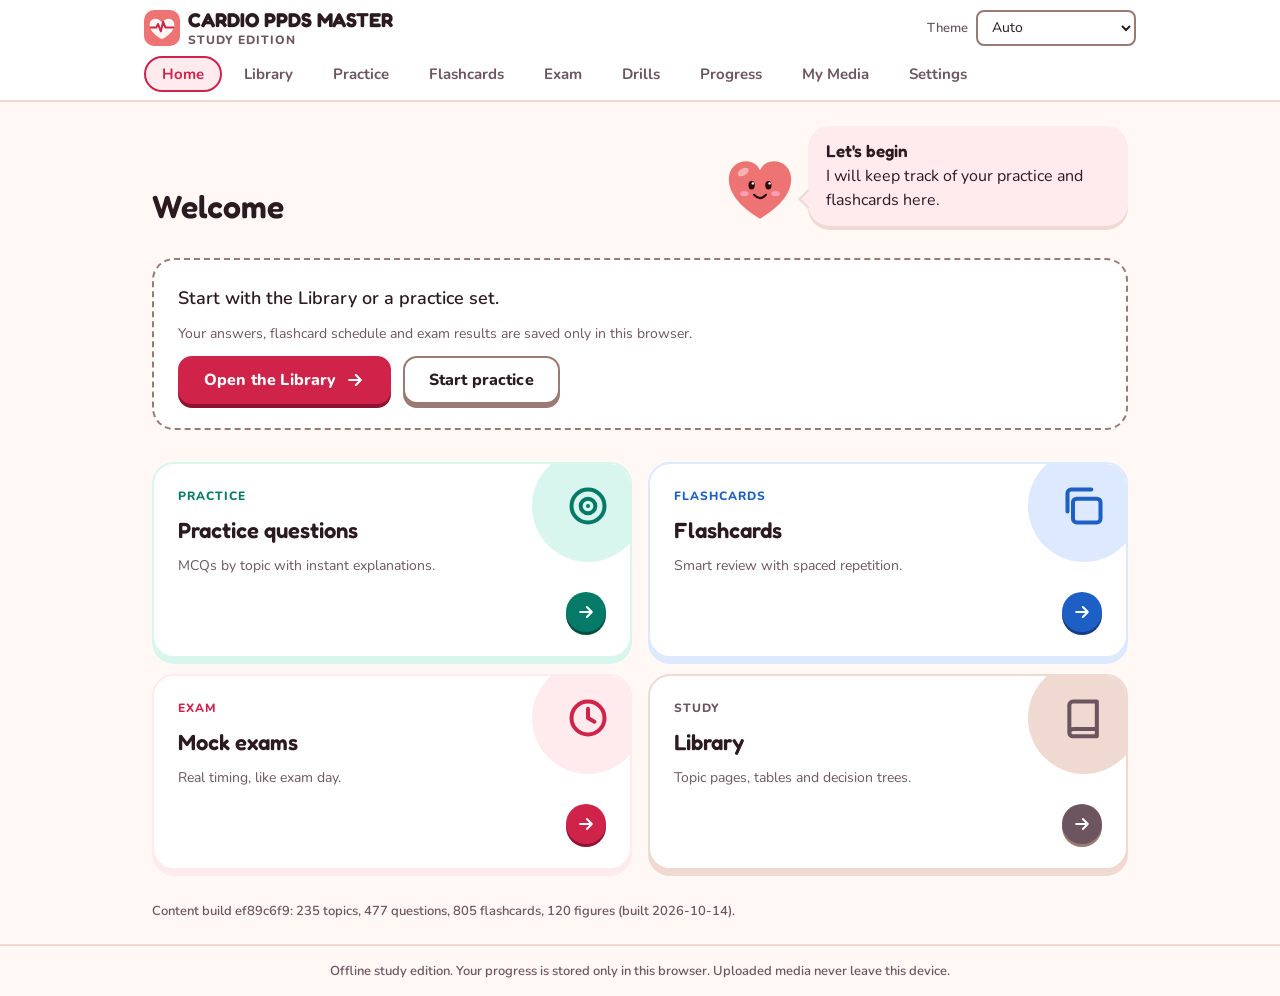
==== commit b7d1e981: "Add files via upload" ====
--- a/index.html
+++ b/index.html
@@ -12,8 +12,8 @@
     <link rel="apple-touch-icon" href="./icon-192.png" />
     <!-- Applies the saved theme before first paint. Keep identical to THEME_INIT_SCRIPT in lib/theme.ts (a test checks it). -->
     <script>(function(){try{var t=localStorage.getItem("mc-theme");if(["light","dark","contrast","contrast-dark"].indexOf(t)>-1)document.documentElement.setAttribute("data-theme",t)}catch(e){}})();</script>
-    <script type="module" crossorigin src="./assets/index-pJh7gWA-.js"></script>
-    <link rel="stylesheet" crossorigin href="./assets/index-Dc-hFArJ.css">
+    <script type="module" crossorigin src="./assets/index-BOSGEpkS.js"></script>
+    <link rel="stylesheet" crossorigin href="./assets/index-DDq7cCm6.css">
   </head>
   <body class="min-h-screen">
     <div id="root"></div>
--- a/assets/index-DDq7cCm6.css
+++ b/assets/index-DDq7cCm6.css
@@ -0,0 +1 @@
+@font-face{font-family:Fredoka Variable;font-style:normal;font-display:swap;font-weight:300 700;src:url(./fredoka-hebrew-wght-normal-DdnsCkLr.woff2) format("woff2-variations");unicode-range:U+0307-0308,U+0590-05FF,U+200C-2010,U+20AA,U+25CC,U+FB1D-FB4F}@font-face{font-family:Fredoka Variable;font-style:normal;font-display:swap;font-weight:300 700;src:url(./fredoka-latin-ext-wght-normal-CYrqKuxd.woff2) format("woff2-variations");unicode-range:U+0100-02BA,U+02BD-02C5,U+02C7-02CC,U+02CE-02D7,U+02DD-02FF,U+0304,U+0308,U+0329,U+1D00-1DBF,U+1E00-1E9F,U+1EF2-1EFF,U+2020,U+20A0-20AB,U+20AD-20C0,U+2113,U+2C60-2C7F,U+A720-A7FF}@font-face{font-family:Fredoka Variable;font-style:normal;font-display:swap;font-weight:300 700;src:url(./fredoka-latin-wght-normal-DM6njrJ3.woff2) format("woff2-variations");unicode-range:U+0000-00FF,U+0131,U+0152-0153,U+02BB-02BC,U+02C6,U+02DA,U+02DC,U+0304,U+0308,U+0329,U+2000-206F,U+20AC,U+2122,U+2191,U+2193,U+2212,U+2215,U+FEFF,U+FFFD}@font-face{font-family:Nunito Variable;font-style:normal;font-display:swap;font-weight:200 1000;src:url(./nunito-cyrillic-ext-wght-normal-D4X5GqEv.woff2) format("woff2-variations");unicode-range:U+0460-052F,U+1C80-1C8A,U+20B4,U+2DE0-2DFF,U+A640-A69F,U+FE2E-FE2F}@font-face{font-family:Nunito Variable;font-style:normal;font-display:swap;font-weight:200 1000;src:url(./nunito-cyrillic-wght-normal-CY6AOgYE.woff2) format("woff2-variations");unicode-range:U+0301,U+0400-045F,U+0490-0491,U+04B0-04B1,U+2116}@font-face{font-family:Nunito Variable;font-style:normal;font-display:swap;font-weight:200 1000;src:url(./nunito-vietnamese-wght-normal-U01xdrZh.woff2) format("woff2-variations");unicode-range:U+0102-0103,U+0110-0111,U+0128-0129,U+0168-0169,U+01A0-01A1,U+01AF-01B0,U+0300-0301,U+0303-0304,U+0308-0309,U+0323,U+0329,U+1EA0-1EF9,U+20AB}@font-face{font-family:Nunito Variable;font-style:normal;font-display:swap;font-weight:200 1000;src:url(./nunito-latin-ext-wght-normal-CXYtwYOx.woff2) format("woff2-variations");unicode-range:U+0100-02BA,U+02BD-02C5,U+02C7-02CC,U+02CE-02D7,U+02DD-02FF,U+0304,U+0308,U+0329,U+1D00-1DBF,U+1E00-1E9F,U+1EF2-1EFF,U+2020,U+20A0-20AB,U+20AD-20C0,U+2113,U+2C60-2C7F,U+A720-A7FF}@font-face{font-family:Nunito Variable;font-style:normal;font-display:swap;font-weight:200 1000;src:url(./nunito-latin-wght-normal-BzFMHfZw.woff2) format("woff2-variations");unicode-range:U+0000-00FF,U+0131,U+0152-0153,U+02BB-02BC,U+02C6,U+02DA,U+02DC,U+0304,U+0308,U+0329,U+2000-206F,U+20AC,U+2122,U+2191,U+2193,U+2212,U+2215,U+FEFF,U+FFFD}@font-face{font-family:JetBrains Mono Variable;font-style:normal;font-display:swap;font-weight:100 800;src:url([data-uri]) format("woff2-variations");unicode-range:U+0460-052F,U+1C80-1C8A,U+20B4,U+2DE0-2DFF,U+A640-A69F,U+FE2E-FE2F}@font-face{font-family:JetBrains Mono Variable;font-style:normal;font-display:swap;font-weight:100 800;src:url(./jetbrains-mono-cyrillic-wght-normal-D73BlboJ.woff2) format("woff2-variations");unicode-range:U+0301,U+0400-045F,U+0490-0491,U+04B0-04B1,U+2116}@font-face{font-family:JetBrains Mono Variable;font-style:normal;font-display:swap;font-weight:100 800;src:url(./jetbrains-mono-greek-wght-normal-Bw9x6K1M.woff2) format("woff2-variations");unicode-range:U+0370-0377,U+037A-037F,U+0384-038A,U+038C,U+038E-03A1,U+03A3-03FF}@font-face{font-family:JetBrains Mono Variable;font-style:normal;font-display:swap;font-weight:100 800;src:url(./jetbrains-mono-vietnamese-wght-normal-Bt-aOZkq.woff2) format("woff2-variations");unicode-range:U+0102-0103,U+0110-0111,U+0128-0129,U+0168-0169,U+01A0-01A1,U+01AF-01B0,U+0300-0301,U+0303-0304,U+0308-0309,U+0323,U+0329,U+1EA0-1EF9,U+20AB}@font-face{font-family:JetBrains Mono Variable;font-style:normal;font-display:swap;font-weight:100 800;src:url(./jetbrains-mono-latin-ext-wght-normal-DBQx-q_a.woff2) format("woff2-variations");unicode-range:U+0100-02BA,U+02BD-02C5,U+02C7-02CC,U+02CE-02D7,U+02DD-02FF,U+0304,U+0308,U+0329,U+1D00-1DBF,U+1E00-1E9F,U+1EF2-1EFF,U+2020,U+20A0-20AB,U+20AD-20C0,U+2113,U+2C60-2C7F,U+A720-A7FF}@font-face{font-family:JetBrains Mono Variable;font-style:normal;font-display:swap;font-weight:100 800;src:url(./jetbrains-mono-latin-wght-normal-B9CIFXIH.woff2) format("woff2-variations");unicode-range:U+0000-00FF,U+0131,U+0152-0153,U+02BB-02BC,U+02C6,U+02DA,U+02DC,U+0304,U+0308,U+0329,U+2000-206F,U+20AC,U+2122,U+2191,U+2193,U+2212,U+2215,U+FEFF,U+FFFD}*,:before,:after{--tw-border-spacing-x: 0;--tw-border-spacing-y: 0;--tw-translate-x: 0;--tw-translate-y: 0;--tw-rotate: 0;--tw-skew-x: 0;--tw-skew-y: 0;--tw-scale-x: 1;--tw-scale-y: 1;--tw-pan-x: ;--tw-pan-y: ;--tw-pinch-zoom: ;--tw-scroll-snap-strictness: proximity;--tw-gradient-from-position: ;--tw-gradient-via-position: ;--tw-gradient-to-position: ;--tw-ordinal: ;--tw-slashed-zero: ;--tw-numeric-figure: ;--tw-numeric-spacing: ;--tw-numeric-fraction: ;--tw-ring-inset: ;--tw-ring-offset-width: 0px;--tw-ring-offset-color: #fff;--tw-ring-color: rgb(59 130 246 / .5);--tw-ring-offset-shadow: 0 0 #0000;--tw-ring-shadow: 0 0 #0000;--tw-shadow: 0 0 #0000;--tw-shadow-colored: 0 0 #0000;--tw-blur: ;--tw-brightness: ;--tw-contrast: ;--tw-grayscale: ;--tw-hue-rotate: ;--tw-invert: ;--tw-saturate: ;--tw-sepia: ;--tw-drop-shadow: ;--tw-backdrop-blur: ;--tw-backdrop-brightness: ;--tw-backdrop-contrast: ;--tw-backdrop-grayscale: ;--tw-backdrop-hue-rotate: ;--tw-backdrop-invert: ;--tw-backdrop-opacity: ;--tw-backdrop-saturate: ;--tw-backdrop-sepia: ;--tw-contain-size: ;--tw-contain-layout: ;--tw-contain-paint: ;--tw-contain-style: }::backdrop{--tw-border-spacing-x: 0;--tw-border-spacing-y: 0;--tw-translate-x: 0;--tw-translate-y: 0;--tw-rotate: 0;--tw-skew-x: 0;--tw-skew-y: 0;--tw-scale-x: 1;--tw-scale-y: 1;--tw-pan-x: ;--tw-pan-y: ;--tw-pinch-zoom: ;--tw-scroll-snap-strictness: proximity;--tw-gradient-from-position: ;--tw-gradient-via-position: ;--tw-gradient-to-position: ;--tw-ordinal: ;--tw-slashed-zero: ;--tw-numeric-figure: ;--tw-numeric-spacing: ;--tw-numeric-fraction: ;--tw-ring-inset: ;--tw-ring-offset-width: 0px;--tw-ring-offset-color: #fff;--tw-ring-color: rgb(59 130 246 / .5);--tw-ring-offset-shadow: 0 0 #0000;--tw-ring-shadow: 0 0 #0000;--tw-shadow: 0 0 #0000;--tw-shadow-colored: 0 0 #0000;--tw-blur: ;--tw-brightness: ;--tw-contrast: ;--tw-grayscale: ;--tw-hue-rotate: ;--tw-invert: ;--tw-saturate: ;--tw-sepia: ;--tw-drop-shadow: ;--tw-backdrop-blur: ;--tw-backdrop-brightness: ;--tw-backdrop-contrast: ;--tw-backdrop-grayscale: ;--tw-backdrop-hue-rotate: ;--tw-backdrop-invert: ;--tw-backdrop-opacity: ;--tw-backdrop-saturate: ;--tw-backdrop-sepia: ;--tw-contain-size: ;--tw-contain-layout: ;--tw-contain-paint: ;--tw-contain-style: }*,:before,:after{box-sizing:border-box;border-width:0;border-style:solid;border-color:#e5e7eb}:before,:after{--tw-content: ""}html,:host{line-height:1.5;-webkit-text-size-adjust:100%;-moz-tab-size:4;-o-tab-size:4;tab-size:4;font-family:var(--font-body);font-feature-settings:normal;font-variation-settings:normal;-webkit-tap-highlight-color:transparent}body{margin:0;line-height:inherit}hr{height:0;color:inherit;border-top-width:1px}abbr:where([title]){-webkit-text-decoration:underline dotted;text-decoration:underline dotted}h1,h2,h3,h4,h5,h6{font-size:inherit;font-weight:inherit}a{color:inherit;text-decoration:inherit}b,strong{font-weight:bolder}code,kbd,samp,pre{font-family:var(--font-mono);font-feature-settings:normal;font-variation-settings:normal;font-size:1em}small{font-size:80%}sub,sup{font-size:75%;line-height:0;position:relative;vertical-align:baseline}sub{bottom:-.25em}sup{top:-.5em}table{text-indent:0;border-color:inherit;border-collapse:collapse}button,input,optgroup,select,textarea{font-family:inherit;font-feature-settings:inherit;font-variation-settings:inherit;font-size:100%;font-weight:inherit;line-height:inherit;letter-spacing:inherit;color:inherit;margin:0;padding:0}button,select{text-transform:none}button,input:where([type=button]),input:where([type=reset]),input:where([type=submit]){-webkit-appearance:button;background-color:transparent;background-image:none}:-moz-focusring{outline:auto}:-moz-ui-invalid{box-shadow:none}progress{vertical-align:baseline}::-webkit-inner-spin-button,::-webkit-outer-spin-button{height:auto}[type=search]{-webkit-appearance:textfield;outline-offset:-2px}::-webkit-search-decoration{-webkit-appearance:none}::-webkit-file-upload-button{-webkit-appearance:button;font:inherit}summary{display:list-item}blockquote,dl,dd,h1,h2,h3,h4,h5,h6,hr,figure,p,pre{margin:0}fieldset{margin:0;padding:0}legend{padding:0}ol,ul,menu{list-style:none;margin:0;padding:0}dialog{padding:0}textarea{resize:vertical}input::-moz-placeholder,textarea::-moz-placeholder{opacity:1;color:#9ca3af}input::placeholder,textarea::placeholder{opacity:1;color:#9ca3af}button,[role=button]{cursor:pointer}:disabled{cursor:default}img,svg,video,canvas,audio,iframe,embed,object{display:block;vertical-align:middle}img,video{max-width:100%;height:auto}[hidden]:where(:not([hidden=until-found])){display:none}html{-webkit-text-size-adjust:100%}body{background-color:var(--surface);font-family:var(--font-body);color:var(--ink);-webkit-font-smoothing:antialiased;-moz-osx-font-smoothing:grayscale;font-size:16px;line-height:24px}h1,h2,h3{font-family:var(--font-display)}::-moz-selection{background:var(--pulse-soft);color:var(--ink)}::selection{background:var(--pulse-soft);color:var(--ink)}.\!container{width:100%!important}.container{width:100%}@media(min-width:640px){.\!container{max-width:640px!important}.container{max-width:640px}}@media(min-width:768px){.\!container{max-width:768px!important}.container{max-width:768px}}@media(min-width:1024px){.\!container{max-width:1024px!important}.container{max-width:1024px}}@media(min-width:1280px){.\!container{max-width:1280px!important}.container{max-width:1280px}}@media(min-width:1536px){.\!container{max-width:1536px!important}.container{max-width:1536px}}.sr-only{position:absolute;width:1px;height:1px;padding:0;margin:-1px;overflow:hidden;clip:rect(0,0,0,0);white-space:nowrap;border-width:0}.pointer-events-none{pointer-events:none}.visible{visibility:visible}.invisible{visibility:hidden}.collapse{visibility:collapse}.static{position:static}.fixed{position:fixed}.absolute{position:absolute}.relative{position:relative}.sticky{position:sticky}.inset-0{inset:0}.inset-y-0{top:0;bottom:0}.-right-2{right:-.5rem}.-top-2{top:-.5rem}.right-sp-2{right:var(--space-2)}.top-0{top:0}.top-1\/2{top:50%}.top-sp-2{top:var(--space-2)}.z-10{z-index:10}.z-20{z-index:20}.z-50{z-index:50}.order-1{order:1}.order-2{order:2}.order-3{order:3}.col-span-2{grid-column:span 2 / span 2}.m-0{margin:0}.-mx-sp-2{margin-left:calc(var(--space-2) * -1);margin-right:calc(var(--space-2) * -1)}.-mx-sp-4{margin-left:calc(var(--space-4) * -1);margin-right:calc(var(--space-4) * -1)}.mx-auto{margin-left:auto;margin-right:auto}.my-\[a-z0-9\]{margin-top:a-z0-9;margin-bottom:a-z0-9}.\!mt-0{margin-top:0!important}.\!mt-sp-3{margin-top:var(--space-3)!important}.\!mt-sp-4{margin-top:var(--space-4)!important}.-ml-sp-2{margin-left:calc(var(--space-2) * -1)}.-ml-sp-3{margin-left:calc(var(--space-3) * -1)}.-mt-sp-2{margin-top:calc(var(--space-2) * -1)}.mb-1{margin-bottom:.25rem}.mb-sp-2{margin-bottom:var(--space-2)}.mb-sp-3{margin-bottom:var(--space-3)}.mb-sp-4{margin-bottom:var(--space-4)}.ml-1{margin-left:.25rem}.ml-auto{margin-left:auto}.ml-sp-2{margin-left:var(--space-2)}.mt-0\.5{margin-top:.125rem}.mt-1{margin-top:.25rem}.mt-\[2px\]{margin-top:2px}.mt-auto{margin-top:auto}.mt-sp-1{margin-top:var(--space-1)}.mt-sp-2{margin-top:var(--space-2)}.mt-sp-3{margin-top:var(--space-3)}.mt-sp-4{margin-top:var(--space-4)}.mt-sp-5{margin-top:var(--space-5)}.mt-sp-6{margin-top:var(--space-6)}.mt-sp-8{margin-top:var(--space-8)}.block{display:block}.inline-block{display:inline-block}.inline{display:inline}.flex{display:flex}.inline-flex{display:inline-flex}.table{display:table}.grid{display:grid}.contents{display:contents}.\!hidden{display:none!important}.hidden{display:none}.aspect-\[16\/10\]{aspect-ratio:16/10}.h-10{height:2.5rem}.h-11{height:2.75rem}.h-12{height:3rem}.h-14{height:3.5rem}.h-16{height:4rem}.h-2{height:.5rem}.h-3{height:.75rem}.h-3\.5{height:.875rem}.h-4{height:1rem}.h-5{height:1.25rem}.h-6{height:1.5rem}.h-7{height:1.75rem}.h-8{height:2rem}.h-9{height:2.25rem}.h-\[132px\]{height:132px}.h-\[140px\]{height:140px}.h-\[18px\]{height:18px}.h-auto{height:auto}.h-full{height:100%}.max-h-80{max-height:20rem}.max-h-\[60vh\]{max-height:60vh}.max-h-\[70vh\]{max-height:70vh}.\!min-h-\[44px\]{min-height:44px!important}.min-h-0{min-height:0px}.min-h-\[36px\]{min-height:36px}.min-h-\[44px\]{min-height:44px}.min-h-\[48px\]{min-height:48px}.min-h-screen{min-height:100vh}.w-10{width:2.5rem}.w-11{width:2.75rem}.w-12{width:3rem}.w-16{width:4rem}.w-20{width:5rem}.w-24{width:6rem}.w-28{width:7rem}.w-3{width:.75rem}.w-3\.5{width:.875rem}.w-32{width:8rem}.w-4{width:1rem}.w-5{width:1.25rem}.w-6{width:1.5rem}.w-60{width:15rem}.w-7{width:1.75rem}.w-8{width:2rem}.w-9{width:2.25rem}.w-\[132px\]{width:132px}.w-\[140px\]{width:140px}.w-\[18px\]{width:18px}.w-\[2px\]{width:2px}.w-auto{width:auto}.w-fit{width:-moz-fit-content;width:fit-content}.w-full{width:100%}.min-w-0{min-width:0px}.min-w-8{min-width:2rem}.min-w-\[10\.5rem\]{min-width:10.5rem}.min-w-\[10rem\]{min-width:10rem}.min-w-\[11rem\]{min-width:11rem}.min-w-\[16px\]{min-width:16px}.min-w-\[3\.5rem\]{min-width:3.5rem}.min-w-\[40rem\]{min-width:40rem}.min-w-\[44px\]{min-width:44px}.min-w-\[7rem\]{min-width:7rem}.min-w-\[8rem\]{min-width:8rem}.\!max-w-none{max-width:none!important}.max-w-32{max-width:8rem}.max-w-3xl{max-width:48rem}.max-w-5xl{max-width:64rem}.max-w-\[11rem\]{max-width:11rem}.max-w-\[14rem\]{max-width:14rem}.max-w-\[380px\]{max-width:380px}.max-w-\[40\%\]{max-width:40%}.max-w-\[520px\]{max-width:520px}.max-w-\[640px\]{max-width:640px}.max-w-\[68ch\]{max-width:68ch}.max-w-full{max-width:100%}.max-w-md{max-width:28rem}.max-w-none{max-width:none}.max-w-prose{max-width:65ch}.max-w-sm{max-width:24rem}.max-w-xl{max-width:36rem}.max-w-xs{max-width:20rem}.flex-1{flex:1 1 0%}.flex-none{flex:none}.shrink{flex-shrink:1}.shrink-0{flex-shrink:0}.grow{flex-grow:1}.basis-40{flex-basis:10rem}.basis-48{flex-basis:12rem}.basis-60{flex-basis:15rem}.basis-full{flex-basis:100%}.border-collapse{border-collapse:collapse}.origin-top-left{transform-origin:top left}.-translate-x-1\/2{--tw-translate-x: -50%;transform:translate(var(--tw-translate-x),var(--tw-translate-y)) rotate(var(--tw-rotate)) skew(var(--tw-skew-x)) skewY(var(--tw-skew-y)) scaleX(var(--tw-scale-x)) scaleY(var(--tw-scale-y))}.-translate-y-1\/2{--tw-translate-y: -50%;transform:translate(var(--tw-translate-x),var(--tw-translate-y)) rotate(var(--tw-rotate)) skew(var(--tw-skew-x)) skewY(var(--tw-skew-y)) scaleX(var(--tw-scale-x)) scaleY(var(--tw-scale-y))}.-rotate-90{--tw-rotate: -90deg;transform:translate(var(--tw-translate-x),var(--tw-translate-y)) rotate(var(--tw-rotate)) skew(var(--tw-skew-x)) skewY(var(--tw-skew-y)) scaleX(var(--tw-scale-x)) scaleY(var(--tw-scale-y))}.rotate-90{--tw-rotate: 90deg;transform:translate(var(--tw-translate-x),var(--tw-translate-y)) rotate(var(--tw-rotate)) skew(var(--tw-skew-x)) skewY(var(--tw-skew-y)) scaleX(var(--tw-scale-x)) scaleY(var(--tw-scale-y))}.transform{transform:translate(var(--tw-translate-x),var(--tw-translate-y)) rotate(var(--tw-rotate)) skew(var(--tw-skew-x)) skewY(var(--tw-skew-y)) scaleX(var(--tw-scale-x)) scaleY(var(--tw-scale-y))}.cursor-crosshair{cursor:crosshair}.cursor-default{cursor:default}.cursor-grab{cursor:grab}.cursor-pointer{cursor:pointer}.touch-none{touch-action:none}.select-none{-webkit-user-select:none;-moz-user-select:none;user-select:none}.resize{resize:both}.scroll-mt-20{scroll-margin-top:5rem}.list-decimal{list-style-type:decimal}.list-disc{list-style-type:disc}.list-none{list-style-type:none}.grid-cols-1{grid-template-columns:repeat(1,minmax(0,1fr))}.grid-cols-2{grid-template-columns:repeat(2,minmax(0,1fr))}.grid-cols-3{grid-template-columns:repeat(3,minmax(0,1fr))}.grid-cols-\[auto_1fr\]{grid-template-columns:auto 1fr}.flex-col{flex-direction:column}.flex-wrap{flex-wrap:wrap}.place-content-center{place-content:center}.place-items-center{place-items:center}.items-start{align-items:flex-start}.items-end{align-items:flex-end}.items-center{align-items:center}.items-baseline{align-items:baseline}.justify-end{justify-content:flex-end}.justify-center{justify-content:center}.justify-between{justify-content:space-between}.gap-0\.5{gap:.125rem}.gap-1{gap:.25rem}.gap-sp-1{gap:var(--space-1)}.gap-sp-2{gap:var(--space-2)}.gap-sp-3{gap:var(--space-3)}.gap-sp-4{gap:var(--space-4)}.gap-sp-5{gap:var(--space-5)}.gap-x-sp-2{-moz-column-gap:var(--space-2);column-gap:var(--space-2)}.gap-x-sp-3{-moz-column-gap:var(--space-3);column-gap:var(--space-3)}.gap-x-sp-4{-moz-column-gap:var(--space-4);column-gap:var(--space-4)}.gap-x-sp-5{-moz-column-gap:var(--space-5);column-gap:var(--space-5)}.gap-y-1{row-gap:.25rem}.gap-y-sp-1{row-gap:var(--space-1)}.gap-y-sp-2{row-gap:var(--space-2)}.gap-y-sp-3{row-gap:var(--space-3)}.gap-y-sp-4{row-gap:var(--space-4)}.space-y-1>:not([hidden])~:not([hidden]){--tw-space-y-reverse: 0;margin-top:calc(.25rem * calc(1 - var(--tw-space-y-reverse)));margin-bottom:calc(.25rem * var(--tw-space-y-reverse))}.space-y-sp-1>:not([hidden])~:not([hidden]){--tw-space-y-reverse: 0;margin-top:calc(var(--space-1) * calc(1 - var(--tw-space-y-reverse)));margin-bottom:calc(var(--space-1) * var(--tw-space-y-reverse))}.space-y-sp-2>:not([hidden])~:not([hidden]){--tw-space-y-reverse: 0;margin-top:calc(var(--space-2) * calc(1 - var(--tw-space-y-reverse)));margin-bottom:calc(var(--space-2) * var(--tw-space-y-reverse))}.space-y-sp-3>:not([hidden])~:not([hidden]){--tw-space-y-reverse: 0;margin-top:calc(var(--space-3) * calc(1 - var(--tw-space-y-reverse)));margin-bottom:calc(var(--space-3) * var(--tw-space-y-reverse))}.space-y-sp-4>:not([hidden])~:not([hidden]){--tw-space-y-reverse: 0;margin-top:calc(var(--space-4) * calc(1 - var(--tw-space-y-reverse)));margin-bottom:calc(var(--space-4) * var(--tw-space-y-reverse))}.space-y-sp-5>:not([hidden])~:not([hidden]){--tw-space-y-reverse: 0;margin-top:calc(var(--space-5) * calc(1 - var(--tw-space-y-reverse)));margin-bottom:calc(var(--space-5) * var(--tw-space-y-reverse))}.space-y-sp-6>:not([hidden])~:not([hidden]){--tw-space-y-reverse: 0;margin-top:calc(var(--space-6) * calc(1 - var(--tw-space-y-reverse)));margin-bottom:calc(var(--space-6) * var(--tw-space-y-reverse))}.divide-y>:not([hidden])~:not([hidden]){--tw-divide-y-reverse: 0;border-top-width:calc(1px * calc(1 - var(--tw-divide-y-reverse)));border-bottom-width:calc(1px * var(--tw-divide-y-reverse))}.divide-y-2>:not([hidden])~:not([hidden]){--tw-divide-y-reverse: 0;border-top-width:calc(2px * calc(1 - var(--tw-divide-y-reverse)));border-bottom-width:calc(2px * var(--tw-divide-y-reverse))}.divide-line>:not([hidden])~:not([hidden]){border-color:var(--line)}.self-start{align-self:flex-start}.overflow-hidden{overflow:hidden}.overflow-visible{overflow:visible}.overflow-x-auto{overflow-x:auto}.overflow-y-auto{overflow-y:auto}.truncate{overflow:hidden;text-overflow:ellipsis;white-space:nowrap}.whitespace-normal{white-space:normal}.whitespace-nowrap{white-space:nowrap}.whitespace-pre{white-space:pre}.whitespace-pre-line{white-space:pre-line}.whitespace-pre-wrap{white-space:pre-wrap}.break-words{overflow-wrap:break-word}.rounded{border-radius:.25rem}.rounded-full{border-radius:9999px}.rounded-lg{border-radius:var(--radius-lg)}.rounded-md{border-radius:var(--radius-md)}.rounded-pill{border-radius:var(--radius-pill)}.rounded-sm{border-radius:var(--radius-sm)}.rounded-xl{border-radius:var(--radius-xl)}.border{border-width:1px}.border-0{border-width:0px}.border-2{border-width:2px}.border-\[3px\]{border-width:3px}.border-y-2{border-top-width:2px;border-bottom-width:2px}.border-b-2{border-bottom-width:2px}.border-l-2{border-left-width:2px}.border-l-8{border-left-width:8px}.border-t{border-top-width:1px}.border-t-2{border-top-width:2px}.border-dashed{border-style:dashed}.border-current{border-color:currentColor}.border-ink{border-color:var(--ink)}.border-line{border-color:var(--line)}.border-line-strong{border-color:var(--line-strong)}.border-miss{border-color:var(--miss)}.border-monitor{border-color:var(--monitor)}.border-on-pulse{border-color:var(--on-pulse)}.border-oxygen{border-color:var(--oxygen)}.border-pulse{border-color:var(--pulse)}.border-spark{border-color:var(--spark)}.border-spark-deep{border-color:var(--spark-deep)}.border-surface-raised{border-color:var(--surface-raised)}.border-transparent{border-color:transparent}.border-l-monitor{border-left-color:var(--monitor)}.border-l-oxygen{border-left-color:var(--oxygen)}.border-l-pulse{border-left-color:var(--pulse)}.border-l-spark{border-left-color:var(--spark)}.bg-black{--tw-bg-opacity: 1;background-color:rgb(0 0 0 / var(--tw-bg-opacity, 1))}.bg-ink{background-color:var(--ink)}.bg-ink-muted{background-color:var(--ink-muted)}.bg-miss{background-color:var(--miss)}.bg-miss-soft{background-color:var(--miss-soft)}.bg-monitor{background-color:var(--monitor)}.bg-monitor-soft{background-color:var(--monitor-soft)}.bg-on-pulse{background-color:var(--on-pulse)}.bg-oxygen{background-color:var(--oxygen)}.bg-oxygen-soft{background-color:var(--oxygen-soft)}.bg-pulse{background-color:var(--pulse)}.bg-pulse-soft{background-color:var(--pulse-soft)}.bg-spark{background-color:var(--spark)}.bg-spark-soft{background-color:var(--spark-soft)}.bg-surface{background-color:var(--surface)}.bg-surface-raised{background-color:var(--surface-raised)}.bg-surface-sunk{background-color:var(--surface-sunk)}.stroke-line{stroke:var(--line)}.stroke-pulse{stroke:var(--pulse)}.object-contain{-o-object-fit:contain;object-fit:contain}.object-cover{-o-object-fit:cover;object-fit:cover}.object-fill{-o-object-fit:fill;object-fit:fill}.p-0{padding:0}.p-1{padding:.25rem}.p-sp-1{padding:var(--space-1)}.p-sp-2{padding:var(--space-2)}.p-sp-3{padding:var(--space-3)}.p-sp-4{padding:var(--space-4)}.p-sp-5{padding:var(--space-5)}.p-sp-6{padding:var(--space-6)}.px-1{padding-left:.25rem;padding-right:.25rem}.px-sp-1{padding-left:var(--space-1);padding-right:var(--space-1)}.px-sp-2{padding-left:var(--space-2);padding-right:var(--space-2)}.px-sp-3{padding-left:var(--space-3);padding-right:var(--space-3)}.px-sp-4{padding-left:var(--space-4);padding-right:var(--space-4)}.py-0{padding-top:0;padding-bottom:0}.py-0\.5{padding-top:.125rem;padding-bottom:.125rem}.py-1{padding-top:.25rem;padding-bottom:.25rem}.py-sp-1{padding-top:var(--space-1);padding-bottom:var(--space-1)}.py-sp-2{padding-top:var(--space-2);padding-bottom:var(--space-2)}.py-sp-3{padding-top:var(--space-3);padding-bottom:var(--space-3)}.py-sp-4{padding-top:var(--space-4);padding-bottom:var(--space-4)}.py-sp-6{padding-top:var(--space-6);padding-bottom:var(--space-6)}.pb-sp-1{padding-bottom:var(--space-1)}.pb-sp-8{padding-bottom:var(--space-8)}.pl-sp-2{padding-left:var(--space-2)}.pl-sp-3{padding-left:var(--space-3)}.pl-sp-4{padding-left:var(--space-4)}.pl-sp-5{padding-left:var(--space-5)}.pl-sp-6{padding-left:var(--space-6)}.pr-sp-2{padding-right:var(--space-2)}.pr-sp-3{padding-right:var(--space-3)}.pt-1{padding-top:.25rem}.pt-sp-1{padding-top:var(--space-1)}.pt-sp-2{padding-top:var(--space-2)}.pt-sp-3{padding-top:var(--space-3)}.pt-sp-4{padding-top:var(--space-4)}.pt-sp-8{padding-top:var(--space-8)}.text-left{text-align:left}.text-center{text-align:center}.text-right{text-align:right}.align-top{vertical-align:top}.align-middle{vertical-align:middle}.font-body{font-family:var(--font-body)}.font-display{font-family:var(--font-display)}.font-mono{font-family:var(--font-mono)}.text-\[0\.9em\]{font-size:.9em}.text-\[11px\]{font-size:11px}.text-\[13px\]{font-size:13px}.text-\[14px\]{font-size:14px}.text-\[15px\]{font-size:15px}.text-\[16px\]{font-size:16px}.text-\[17px\]{font-size:17px}.text-\[18px\]{font-size:18px}.text-\[19px\]{font-size:19px}.text-\[20px\]{font-size:20px}.text-\[28px\]{font-size:28px}.text-\[40px\]{font-size:40px}.text-base{font-size:1rem;line-height:1.5rem}.text-caption{font-size:13px;line-height:18px;font-weight:600}.text-display{font-size:32px;line-height:38px;font-weight:600}.text-display-xl{font-size:48px;line-height:52px;letter-spacing:-.01em;font-weight:700}.text-eyebrow{font-size:12px;line-height:16px;letter-spacing:.08em;font-weight:800}.text-question{font-size:18px;line-height:28px;font-weight:600}.text-sm{font-size:.875rem;line-height:1.25rem}.text-timer{font-size:22px;line-height:28px;font-weight:700}.text-title{font-size:22px;line-height:28px;font-weight:600}.text-xs{font-size:.75rem;line-height:1rem}.font-bold{font-weight:700}.font-extrabold{font-weight:800}.font-normal{font-weight:400}.font-semibold{font-weight:600}.uppercase{text-transform:uppercase}.lowercase{text-transform:lowercase}.capitalize{text-transform:capitalize}.italic{font-style:italic}.not-italic{font-style:normal}.tabular-nums{--tw-numeric-spacing: tabular-nums;font-variant-numeric:var(--tw-ordinal) var(--tw-slashed-zero) var(--tw-numeric-figure) var(--tw-numeric-spacing) var(--tw-numeric-fraction)}.leading-4{line-height:1rem}.leading-5{line-height:1.25rem}.leading-8{line-height:2rem}.leading-\[22px\]{line-height:22px}.leading-\[44px\]{line-height:44px}.leading-none{line-height:1}.text-ink{color:var(--ink)}.text-ink-muted{color:var(--ink-muted)}.text-link{color:var(--link)}.text-miss{color:var(--miss)}.text-monitor{color:var(--monitor)}.text-on-monitor{color:var(--on-monitor)}.text-on-oxygen{color:var(--on-oxygen)}.text-on-pulse{color:var(--on-pulse)}.text-on-spark{color:var(--on-spark)}.text-oxygen{color:var(--oxygen)}.text-pulse{color:var(--pulse)}.text-spark-ink{color:var(--spark-ink)}.text-surface-raised{color:var(--surface-raised)}.underline{text-decoration-line:underline}.no-underline{text-decoration-line:none}.underline-offset-2{text-underline-offset:2px}.accent-oxygen{accent-color:var(--oxygen)}.opacity-60{opacity:.6}.shadow{--tw-shadow: 0 1px 3px 0 rgb(0 0 0 / .1), 0 1px 2px -1px rgb(0 0 0 / .1);--tw-shadow-colored: 0 1px 3px 0 var(--tw-shadow-color), 0 1px 2px -1px var(--tw-shadow-color);box-shadow:var(--tw-ring-offset-shadow, 0 0 #0000),var(--tw-ring-shadow, 0 0 #0000),var(--tw-shadow)}.shadow-chunky{--tw-shadow: var(--shadow-chunky);--tw-shadow-colored: var(--shadow-chunky);box-shadow:var(--tw-ring-offset-shadow, 0 0 #0000),var(--tw-ring-shadow, 0 0 #0000),var(--tw-shadow)}.shadow-float{--tw-shadow: var(--shadow-float);--tw-shadow-colored: var(--shadow-float);box-shadow:var(--tw-ring-offset-shadow, 0 0 #0000),var(--tw-ring-shadow, 0 0 #0000),var(--tw-shadow)}.outline-none{outline:2px solid transparent;outline-offset:2px}.outline{outline-style:solid}.outline-\[3px\]{outline-width:3px}.outline-offset-4{outline-offset:4px}.outline-\[var\(--spark\)\]{outline-color:var(--spark)}.ring{--tw-ring-offset-shadow: var(--tw-ring-inset) 0 0 0 var(--tw-ring-offset-width) var(--tw-ring-offset-color);--tw-ring-shadow: var(--tw-ring-inset) 0 0 0 calc(3px + var(--tw-ring-offset-width)) var(--tw-ring-color);box-shadow:var(--tw-ring-offset-shadow),var(--tw-ring-shadow),var(--tw-shadow, 0 0 #0000)}.\!filter{filter:var(--tw-blur) var(--tw-brightness) var(--tw-contrast) var(--tw-grayscale) var(--tw-hue-rotate) var(--tw-invert) var(--tw-saturate) var(--tw-sepia) var(--tw-drop-shadow)!important}.filter{filter:var(--tw-blur) var(--tw-brightness) var(--tw-contrast) var(--tw-grayscale) var(--tw-hue-rotate) var(--tw-invert) var(--tw-saturate) var(--tw-sepia) var(--tw-drop-shadow)}.transition{transition-property:color,background-color,border-color,text-decoration-color,fill,stroke,opacity,box-shadow,transform,filter,backdrop-filter;transition-timing-function:cubic-bezier(.4,0,.2,1);transition-duration:.15s}.transition-colors{transition-property:color,background-color,border-color,text-decoration-color,fill,stroke;transition-timing-function:cubic-bezier(.4,0,.2,1);transition-duration:.15s}.transition-transform{transition-property:transform;transition-timing-function:cubic-bezier(.4,0,.2,1);transition-duration:.15s}.\[--b-base\:var\(--spark-deep\)\]{--b-base: var(--spark-deep)}.\[--b-bd\:var\(--spark-deep\)\]{--b-bd: var(--spark-deep)}.\[--b-bg\:var\(--spark-soft\)\]{--b-bg: var(--spark-soft)}.\[overflow-wrap\:anywhere\]{overflow-wrap:anywhere}.\[tab-size\:2\]{-moz-tab-size:2;-o-tab-size:2;tab-size:2}.before\:mr-sp-2:before{content:var(--tw-content);margin-right:var(--space-2)}.before\:content-\[\'\/\'\]:before{--tw-content: "/";content:var(--tw-content)}.after\:absolute:after{content:var(--tw-content);position:absolute}.after\:inset-0:after{content:var(--tw-content);inset:0}.after\:content-\[\'\'\]:after{--tw-content: "";content:var(--tw-content)}.first\:\!mt-0:first-child{margin-top:0!important}.first\:mt-0:first-child{margin-top:0}.first\:border-t-0:first-child{border-top-width:0px}.first\:pt-0:first-child{padding-top:0}.last\:border-0:last-child{border-width:0px}.last\:pb-0:last-child{padding-bottom:0}.focus-within\:outline:focus-within{outline-style:solid}.focus-within\:outline-\[3px\]:focus-within{outline-width:3px}.focus-within\:outline-\[var\(--focus\)\]:focus-within{outline-color:var(--focus)}.hover\:border-line-strong:hover{border-color:var(--line-strong)}.hover\:border-monitor:hover{border-color:var(--monitor)}.hover\:border-oxygen:hover{border-color:var(--oxygen)}.hover\:border-pulse:hover{border-color:var(--pulse)}.hover\:bg-miss-soft:hover{background-color:var(--miss-soft)}.hover\:bg-surface-sunk:hover{background-color:var(--surface-sunk)}.hover\:text-miss:hover{color:var(--miss)}.hover\:underline:hover{text-decoration-line:underline}.focus\:not-sr-only:focus{position:static;width:auto;height:auto;padding:0;margin:0;overflow:visible;clip:auto;white-space:normal}.focus\:absolute:focus{position:absolute}.focus\:left-sp-4:focus{left:var(--space-4)}.focus\:top-sp-2:focus{top:var(--space-2)}.focus\:outline-none:focus{outline:2px solid transparent;outline-offset:2px}.focus-visible\:outline-none:focus-visible{outline:2px solid transparent;outline-offset:2px}.focus-visible\:outline:focus-visible{outline-style:solid}.focus-visible\:outline-\[3px\]:focus-visible{outline-width:3px}.focus-visible\:outline-offset-0:focus-visible{outline-offset:0px}.focus-visible\:outline-offset-2:focus-visible{outline-offset:2px}.focus-visible\:outline-\[var\(--focus\)\]:focus-visible{outline-color:var(--focus)}.focus-visible\:outline-focus:focus-visible{outline-color:var(--focus)}.active\:cursor-grabbing:active{cursor:grabbing}.disabled\:cursor-not-allowed:disabled{cursor:not-allowed}.disabled\:border-dashed:disabled{border-style:dashed}.disabled\:bg-surface-sunk:disabled{background-color:var(--surface-sunk)}.disabled\:\!opacity-100:disabled{opacity:1!important}.disabled\:opacity-50:disabled{opacity:.5}.group[open] .group-open\:rotate-90{--tw-rotate: 90deg;transform:translate(var(--tw-translate-x),var(--tw-translate-y)) rotate(var(--tw-rotate)) skew(var(--tw-skew-x)) skewY(var(--tw-skew-y)) scaleX(var(--tw-scale-x)) scaleY(var(--tw-scale-y))}.has-\[\:checked\]\:border-oxygen:has(:checked){border-color:var(--oxygen)}.has-\[\:focus-visible\]\:outline:has(:focus-visible){outline-style:solid}.has-\[\:focus-visible\]\:outline-\[3px\]:has(:focus-visible){outline-width:3px}.has-\[\:focus-visible\]\:outline-offset-2:has(:focus-visible){outline-offset:2px}.has-\[\:focus-visible\]\:outline-focus:has(:focus-visible){outline-color:var(--focus)}.aria-pressed\:border-oxygen[aria-pressed=true]{border-color:var(--oxygen)}.aria-pressed\:bg-oxygen-soft[aria-pressed=true]{background-color:var(--oxygen-soft)}@media(prefers-reduced-motion:no-preference){.motion-safe\:transition-transform{transition-property:transform;transition-timing-function:cubic-bezier(.4,0,.2,1);transition-duration:.15s}.motion-safe\:duration-100{transition-duration:.1s}}@media(max-width:899px){.max-\[899px\]\:fixed{position:fixed}.max-\[899px\]\:inset-x-0{left:0;right:0}.max-\[899px\]\:bottom-0{bottom:0}.max-\[899px\]\:z-40{z-index:40}.max-\[899px\]\:max-h-\[75vh\]{max-height:75vh}.max-\[899px\]\:overflow-y-auto{overflow-y:auto}.max-\[899px\]\:rounded-t-xl{border-top-left-radius:var(--radius-xl);border-top-right-radius:var(--radius-xl)}.max-\[899px\]\:border-t-\[3px\]{border-top-width:3px}.max-\[899px\]\:border-pulse{border-color:var(--pulse)}.max-\[899px\]\:bg-surface-raised{background-color:var(--surface-raised)}.max-\[899px\]\:p-sp-4{padding:var(--space-4)}.max-\[899px\]\:pb-\[60vh\]{padding-bottom:60vh}.max-\[899px\]\:shadow-float{--tw-shadow: var(--shadow-float);--tw-shadow-colored: var(--shadow-float);box-shadow:var(--tw-ring-offset-shadow, 0 0 #0000),var(--tw-ring-shadow, 0 0 #0000),var(--tw-shadow)}}@media not all and (min-width:640px){.max-sm\:sr-only{position:absolute;width:1px;height:1px;padding:0;margin:-1px;overflow:hidden;clip:rect(0,0,0,0);white-space:nowrap;border-width:0}.max-sm\:hidden{display:none}.max-sm\:\!min-h-10{min-height:2.5rem!important}.max-sm\:\!w-\[6\.5rem\]{width:6.5rem!important}.max-sm\:max-w-\[6\.5rem\]{max-width:6.5rem}.max-sm\:max-w-\[7\.5rem\]{max-width:7.5rem}.max-sm\:\!px-sp-3{padding-left:var(--space-3)!important;padding-right:var(--space-3)!important}.max-sm\:\!py-1{padding-top:.25rem!important;padding-bottom:.25rem!important}.max-sm\:text-display{font-size:32px;line-height:38px;font-weight:600}.max-sm\:text-title{font-size:22px;line-height:28px;font-weight:600}}@media(min-width:480px){.min-\[480px\]\:mx-0{margin-left:0;margin-right:0}.min-\[480px\]\:grid-cols-2{grid-template-columns:repeat(2,minmax(0,1fr))}.min-\[480px\]\:flex-row{flex-direction:row}.min-\[480px\]\:flex-wrap{flex-wrap:wrap}.min-\[480px\]\:items-center{align-items:center}.min-\[480px\]\:rounded-lg{border-radius:var(--radius-lg)}.min-\[480px\]\:border-2{border-width:2px}}@media(min-width:640px){.sm\:col-span-2{grid-column:span 2 / span 2}.sm\:col-start-2{grid-column-start:2}.sm\:-mx-sp-5{margin-left:calc(var(--space-5) * -1);margin-right:calc(var(--space-5) * -1)}.sm\:w-28{width:7rem}.sm\:w-auto{width:auto}.sm\:max-w-sm{max-width:24rem}.sm\:max-w-xs{max-width:20rem}.sm\:flex-1{flex:1 1 0%}.sm\:basis-60{flex-basis:15rem}.sm\:grid-cols-2{grid-template-columns:repeat(2,minmax(0,1fr))}.sm\:grid-cols-3{grid-template-columns:repeat(3,minmax(0,1fr))}.sm\:grid-cols-4{grid-template-columns:repeat(4,minmax(0,1fr))}.sm\:grid-cols-\[minmax\(0\,1fr\)_12rem\]{grid-template-columns:minmax(0,1fr) 12rem}.sm\:grid-cols-\[minmax\(0\,2fr\)_minmax\(0\,1fr\)_minmax\(0\,1fr\)\]{grid-template-columns:minmax(0,2fr) minmax(0,1fr) minmax(0,1fr)}.sm\:flex-row{flex-direction:row}.sm\:flex-wrap{flex-wrap:wrap}.sm\:p-sp-3{padding:var(--space-3)}.sm\:p-sp-4{padding:var(--space-4)}.sm\:p-sp-5{padding:var(--space-5)}.sm\:px-sp-4{padding-left:var(--space-4);padding-right:var(--space-4)}.sm\:px-sp-5{padding-left:var(--space-5);padding-right:var(--space-5)}.sm\:pl-sp-4{padding-left:var(--space-4)}.sm\:pt-24{padding-top:6rem}.sm\:text-\[15px\]{font-size:15px}.sm\:text-\[20px\]{font-size:20px}.sm\:text-sm{font-size:.875rem;line-height:1.25rem}.sm\:leading-6{line-height:1.5rem}.min-\[640px\]\:grid-cols-2{grid-template-columns:repeat(2,minmax(0,1fr))}}@media(min-width:768px){.md\:sticky{position:sticky}.md\:top-28{top:7rem}.md\:col-span-1{grid-column:span 1 / span 1}.md\:col-span-2{grid-column:span 2 / span 2}.md\:block{display:block}.md\:grid-cols-2{grid-template-columns:repeat(2,minmax(0,1fr))}.md\:grid-cols-3{grid-template-columns:repeat(3,minmax(0,1fr))}.md\:grid-cols-4{grid-template-columns:repeat(4,minmax(0,1fr))}.md\:grid-cols-\[minmax\(0\,1\.5fr\)_minmax\(0\,1\.2fr\)_minmax\(0\,1\.2fr\)_minmax\(0\,1\.2fr\)_minmax\(0\,1fr\)_auto\]{grid-template-columns:minmax(0,1.5fr) minmax(0,1.2fr) minmax(0,1.2fr) minmax(0,1.2fr) minmax(0,1fr) auto}.md\:grid-cols-\[minmax\(0\,1fr\)_18\.75rem\]{grid-template-columns:minmax(0,1fr) 18.75rem}.md\:items-start{align-items:flex-start}}@media(min-width:900px){.min-\[900px\]\:sticky{position:sticky}.min-\[900px\]\:top-sp-4{top:var(--space-4)}.min-\[900px\]\:col-start-1{grid-column-start:1}.min-\[900px\]\:col-start-2{grid-column-start:2}.min-\[900px\]\:row-start-1{grid-row-start:1}.min-\[900px\]\:block{display:block}.min-\[900px\]\:min-w-0{min-width:0px}.min-\[900px\]\:grid-cols-1{grid-template-columns:repeat(1,minmax(0,1fr))}.min-\[900px\]\:grid-cols-2{grid-template-columns:repeat(2,minmax(0,1fr))}.min-\[900px\]\:grid-cols-\[minmax\(0\,1\.15fr\)_minmax\(0\,1fr\)\]{grid-template-columns:minmax(0,1.15fr) minmax(0,1fr)}.min-\[900px\]\:grid-cols-\[minmax\(0\,1\.25fr\)_minmax\(0\,1fr\)\]{grid-template-columns:minmax(0,1.25fr) minmax(0,1fr)}.min-\[900px\]\:grid-cols-\[minmax\(0\,1fr\)_minmax\(0\,1\.15fr\)\]{grid-template-columns:minmax(0,1fr) minmax(0,1.15fr)}.min-\[900px\]\:items-start{align-items:flex-start}.min-\[900px\]\:space-y-sp-4>:not([hidden])~:not([hidden]){--tw-space-y-reverse: 0;margin-top:calc(var(--space-4) * calc(1 - var(--tw-space-y-reverse)));margin-bottom:calc(var(--space-4) * var(--tw-space-y-reverse))}}@media(min-width:1024px){.lg\:sticky{position:sticky}.lg\:top-sp-4{top:var(--space-4)}.lg\:col-start-1{grid-column-start:1}.lg\:col-start-2{grid-column-start:2}.lg\:row-start-1{grid-row-start:1}.lg\:grid-cols-2{grid-template-columns:repeat(2,minmax(0,1fr))}.lg\:grid-cols-3{grid-template-columns:repeat(3,minmax(0,1fr))}.lg\:grid-cols-\[minmax\(0\,1fr\)_18\.5rem\]{grid-template-columns:minmax(0,1fr) 18.5rem}.lg\:grid-cols-\[minmax\(0\,1fr\)_320px\]{grid-template-columns:minmax(0,1fr) 320px}.lg\:items-start{align-items:flex-start}}@media(min-width:1180px){.min-\[1180px\]\:grid-cols-2{grid-template-columns:repeat(2,minmax(0,1fr))}}@media(min-width:1200px){.min-\[1200px\]\:grid-cols-2{grid-template-columns:repeat(2,minmax(0,1fr))}}.\[\&\:\:-webkit-details-marker\]\:hidden::-webkit-details-marker{display:none}.\[\&\>svg\]\:block>svg{display:block}.\[\&\>svg\]\:h-auto>svg{height:auto}.\[\&\>svg\]\:h-full>svg{height:100%}.\[\&\>svg\]\:w-full>svg{width:100%}.\[\&_\.mc-coach-bubble\]\:max-w-none .mc-coach-bubble{max-width:none}.\[\&_\.mc-coach-bubble\]\:flex-1 .mc-coach-bubble{flex:1 1 0%}.\[\&_\.mc-q-top\>span\:empty\]\:hidden .mc-q-top>span:empty{display:none}.\[\&_\.mc-q-top\]\:justify-start .mc-q-top{justify-content:flex-start}@media(min-width:640px){.sm\:\[\&_\.mc-timer-lbl\]\:hidden .mc-timer-lbl{display:none}}@media not all and (min-width:640px){.max-sm\:\[\&_\.mc-timer-ring\]\:hidden .mc-timer-ring{display:none}}@media(min-width:900px)and (min-height:720px){.\[\@media\(min-width\:900px\)_and_\(min-height\:720px\)\]\:sticky{position:sticky}}:root{--font-display: "Fredoka Variable", Fredoka, "Nunito Variable", Nunito, ui-rounded, system-ui, sans-serif;--font-body: "Nunito Variable", Nunito, ui-rounded, system-ui, -apple-system, "Segoe UI", sans-serif;--font-mono: "JetBrains Mono Variable", "JetBrains Mono", ui-monospace, "SF Mono", Menlo, monospace;--red: #ee7474;--teal: #76d7bd;--face: #2b0a12;--focus: var(--oxygen);--link: var(--oxygen);--space-1: 4px;--space-2: 8px;--space-3: 12px;--space-4: 16px;--space-5: 24px;--space-6: 32px;--space-8: 48px;--radius-sm: 8px;--radius-md: 14px;--radius-lg: 22px;--radius-xl: 32px;--radius-pill: 999px}:root,:root[data-theme=light]{color-scheme:light;--surface: #fff8f4;--surface-raised: #ffffff;--surface-sunk: #fbece5;--line: #efd9d0;--line-strong: #9a7a72;--ink: #2b1a20;--ink-muted: #6d5560;--pulse: #d0234a;--pulse-deep: #8f1230;--pulse-soft: #ffebee;--on-pulse: #ffffff;--monitor: #067a68;--monitor-deep: #04503f;--monitor-soft: #d8f6ee;--on-monitor: #ffffff;--oxygen: #1d5fc4;--oxygen-deep: #123e85;--oxygen-soft: #dde9ff;--on-oxygen: #ffffff;--spark: #ffb81f;--spark-deep: #b07a00;--spark-soft: #fff1cc;--spark-ink: #7a4100;--on-spark: #3a2200;--miss: #b8380a;--miss-soft: #ffe6da;--blush: #ff9fb0;--shadow-chunky: 0 4px 0 #efd9d0;--shadow-float: 0 12px 32px rgba(143, 18, 48, .14)}@media(prefers-color-scheme:dark){:root:not([data-theme]){color-scheme:dark;--surface: #191214;--surface-raised: #241a1d;--surface-sunk: #120c0e;--line: #3e2d32;--line-strong: #8a6f77;--ink: #fbeef0;--ink-muted: #c9b1b8;--pulse: #ff7a90;--pulse-deep: #c94a60;--pulse-soft: #4b1422;--on-pulse: #2b0a12;--monitor: #3ddbb8;--monitor-deep: #1f9c82;--monitor-soft: #0e3a32;--on-monitor: #062a23;--oxygen: #7fb2ff;--oxygen-deep: #4f86d9;--oxygen-soft: #13284d;--on-oxygen: #0b1a33;--spark: #ffc94d;--spark-deep: #b8901f;--spark-soft: #3d2c06;--spark-ink: #ffd36e;--on-spark: #2a1a00;--miss: #ff9466;--miss-soft: #45200f;--blush: #ffc2cc;--shadow-chunky: 0 4px 0 #0c0708;--shadow-float: 0 12px 32px rgba(0, 0, 0, .5)}}@media(prefers-contrast:more){:root:not([data-theme]){color-scheme:light;--surface: #ffffff;--surface-raised: #ffffff;--surface-sunk: #ececec;--line: #595959;--line-strong: #1a1a1a;--ink: #0a0a0a;--ink-muted: #333333;--pulse: #8a0020;--pulse-deep: #4a0011;--pulse-soft: #ffe8ec;--on-pulse: #ffffff;--monitor: #00513f;--monitor-deep: #002a21;--monitor-soft: #e0f7ef;--on-monitor: #ffffff;--oxygen: #003a94;--oxygen-deep: #001c4a;--oxygen-soft: #e6eeff;--on-oxygen: #ffffff;--spark: #6b4400;--spark-deep: #352200;--spark-soft: #fff3d1;--spark-ink: #4d3100;--on-spark: #ffffff;--miss: #8f2900;--miss-soft: #ffeadf;--blush: #ff9fb0;--shadow-chunky: 0 4px 0 #1a1a1a;--shadow-float: 0 0 0 2px #1a1a1a, 0 12px 28px rgba(0, 0, 0, .25)}}@media(prefers-contrast:more)and (prefers-color-scheme:dark){:root:not([data-theme]){color-scheme:dark;--surface: #000000;--surface-raised: #0d0d0d;--surface-sunk: #1f1f1f;--line: #a6a6a6;--line-strong: #f2f2f2;--ink: #ffffff;--ink-muted: #d9d9d9;--pulse: #ff9eb0;--pulse-deep: #e05a75;--pulse-soft: #3a0010;--on-pulse: #000000;--monitor: #5cf0cc;--monitor-deep: #25a88a;--monitor-soft: #002b21;--on-monitor: #000000;--oxygen: #a3c8ff;--oxygen-deep: #5b8fe0;--oxygen-soft: #001a40;--on-oxygen: #000000;--spark: #ffd25e;--spark-deep: #c4951a;--spark-soft: #332300;--spark-ink: #ffe08a;--on-spark: #000000;--miss: #ffa57f;--miss-soft: #3d1400;--blush: #ffc2cc;--shadow-chunky: 0 4px 0 #a6a6a6;--shadow-float: 0 0 0 2px #f2f2f2, 0 12px 28px rgba(0, 0, 0, .6)}}:root[data-theme=dark]{color-scheme:dark;--surface: #191214;--surface-raised: #241a1d;--surface-sunk: #120c0e;--line: #3e2d32;--line-strong: #8a6f77;--ink: #fbeef0;--ink-muted: #c9b1b8;--pulse: #ff7a90;--pulse-deep: #c94a60;--pulse-soft: #4b1422;--on-pulse: #2b0a12;--monitor: #3ddbb8;--monitor-deep: #1f9c82;--monitor-soft: #0e3a32;--on-monitor: #062a23;--oxygen: #7fb2ff;--oxygen-deep: #4f86d9;--oxygen-soft: #13284d;--on-oxygen: #0b1a33;--spark: #ffc94d;--spark-deep: #b8901f;--spark-soft: #3d2c06;--spark-ink: #ffd36e;--on-spark: #2a1a00;--miss: #ff9466;--miss-soft: #45200f;--blush: #ffc2cc;--shadow-chunky: 0 4px 0 #0c0708;--shadow-float: 0 12px 32px rgba(0, 0, 0, .5)}:root[data-theme=contrast]{color-scheme:light;--surface: #ffffff;--surface-raised: #ffffff;--surface-sunk: #ececec;--line: #595959;--line-strong: #1a1a1a;--ink: #0a0a0a;--ink-muted: #333333;--pulse: #8a0020;--pulse-deep: #4a0011;--pulse-soft: #ffe8ec;--on-pulse: #ffffff;--monitor: #00513f;--monitor-deep: #002a21;--monitor-soft: #e0f7ef;--on-monitor: #ffffff;--oxygen: #003a94;--oxygen-deep: #001c4a;--oxygen-soft: #e6eeff;--on-oxygen: #ffffff;--spark: #6b4400;--spark-deep: #352200;--spark-soft: #fff3d1;--spark-ink: #4d3100;--on-spark: #ffffff;--miss: #8f2900;--miss-soft: #ffeadf;--blush: #ff9fb0;--shadow-chunky: 0 4px 0 #1a1a1a;--shadow-float: 0 0 0 2px #1a1a1a, 0 12px 28px rgba(0, 0, 0, .25)}:root[data-theme=contrast-dark]{color-scheme:dark;--surface: #000000;--surface-raised: #0d0d0d;--surface-sunk: #1f1f1f;--line: #a6a6a6;--line-strong: #f2f2f2;--ink: #ffffff;--ink-muted: #d9d9d9;--pulse: #ff9eb0;--pulse-deep: #e05a75;--pulse-soft: #3a0010;--on-pulse: #000000;--monitor: #5cf0cc;--monitor-deep: #25a88a;--monitor-soft: #002b21;--on-monitor: #000000;--oxygen: #a3c8ff;--oxygen-deep: #5b8fe0;--oxygen-soft: #001a40;--on-oxygen: #000000;--spark: #ffd25e;--spark-deep: #c4951a;--spark-soft: #332300;--spark-ink: #ffe08a;--on-spark: #000000;--miss: #ffa57f;--miss-soft: #3d1400;--blush: #ffc2cc;--shadow-chunky: 0 4px 0 #a6a6a6;--shadow-float: 0 0 0 2px #f2f2f2, 0 12px 28px rgba(0, 0, 0, .6)}.mc-stage{padding:var(--space-5);display:flex;flex-wrap:wrap;gap:var(--space-4);align-items:center}.mc-stack{display:flex;flex-direction:column;gap:var(--space-4)}.mc-row{display:flex;flex-wrap:wrap;gap:var(--space-3);align-items:center}.mc-icon{display:inline-block;flex:none;vertical-align:middle}.mc-sr{position:absolute;width:1px;height:1px;overflow:hidden;clip:rect(0 0 0 0);white-space:nowrap}:where(.mc-btn,.mc-opt,.mc-chip,.mc-nav-cell,.mc-mode,.mc-flash,.mc-rate):focus-visible{outline:3px solid var(--focus);outline-offset:2px}@keyframes mc-beat{0%,to{transform:scale(1)}14%{transform:scale(1.09)}28%{transform:scale(1)}42%{transform:scale(1.05)}70%{transform:scale(1)}}@keyframes mc-bounce{0%,to{transform:translateY(0)}40%{transform:translateY(-10px)}60%{transform:translateY(-4px)}}@keyframes mc-wobble{0%,to{transform:rotate(0)}25%{transform:rotate(-6deg)}75%{transform:rotate(6deg)}}@keyframes mc-float{0%,to{transform:translateY(0)}50%{transform:translateY(-4px)}}@keyframes mc-pop{0%{transform:scale(.6);opacity:0}60%{transform:scale(1.06);opacity:1}to{transform:scale(1)}}@keyframes mc-shake{0%,to{transform:translate(0)}20%{transform:translate(-6px)}40%{transform:translate(6px)}60%{transform:translate(-4px)}80%{transform:translate(3px)}}@keyframes mc-burst{0%{transform:translate(-50%,-50%) scale(.3) rotate(0);opacity:0}15%{opacity:1}to{transform:translate(calc(-50% + var(--dx)),calc(-50% + var(--dy))) scale(1) rotate(var(--rot));opacity:0}}@keyframes mc-draw{0%{stroke-dashoffset:var(--len)}to{stroke-dashoffset:0}}@keyframes mc-blink{0%,92%,to{transform:scaleY(1)}96%{transform:scaleY(.1)}}@keyframes mc-tick{0%,to{opacity:1}50%{opacity:.55}}@keyframes mc-rise{0%{transform:translateY(12px);opacity:0}to{transform:none;opacity:1}}@keyframes mc-zz{0%{transform:translate(0);opacity:0}30%{opacity:1}to{transform:translate(8px,-14px);opacity:0}}.mc-t-pulse{color:var(--pulse)}.mc-t-monitor{color:var(--monitor)}.mc-t-oxygen{color:var(--oxygen)}.mc-t-spark{color:var(--spark-ink)}.mc-t-miss{color:var(--miss)}.mc-btn{--b-bg: var(--surface-raised);--b-fg: var(--ink);--b-base: var(--line-strong);--b-bd: var(--line-strong);position:relative;display:inline-flex;align-items:center;justify-content:center;gap:var(--space-2);font:800 16px/24px var(--font-body);letter-spacing:.01em;color:var(--b-fg);background:var(--b-bg);border:2px solid var(--b-bd);border-radius:var(--radius-md);padding:10px var(--space-5);min-height:48px;box-shadow:0 4px 0 var(--b-base);transform:translateY(0);cursor:pointer;-webkit-user-select:none;-moz-user-select:none;user-select:none;transition:transform 90ms ease,box-shadow 90ms ease,filter .12s ease}.mc-btn:hover{filter:brightness(1.04)}.mc-btn:active{transform:translateY(4px);box-shadow:0 0 0 var(--b-base)}.mc-btn[disabled]{cursor:not-allowed;opacity:.45;transform:none;box-shadow:0 4px 0 var(--b-base);filter:none}.mc-btn-pulse{--b-bg: var(--pulse);--b-fg: var(--on-pulse);--b-base: var(--pulse-deep);--b-bd: var(--pulse)}.mc-btn-monitor{--b-bg: var(--monitor);--b-fg: var(--on-monitor);--b-base: var(--monitor-deep);--b-bd: var(--monitor)}.mc-btn-oxygen{--b-bg: var(--oxygen);--b-fg: var(--on-oxygen);--b-base: var(--oxygen-deep);--b-bd: var(--oxygen)}.mc-btn-spark{--b-bg: var(--spark);--b-fg: var(--on-spark);--b-base: var(--spark-deep);--b-bd: var(--spark)}.mc-btn-ghost{--b-bg: transparent;--b-bd: transparent;--b-base: transparent;color:var(--ink-muted)}.mc-btn-ghost:hover{background:var(--surface-sunk)}.mc-btn-sm{min-height:36px;padding:6px var(--space-4);font-size:14px;border-radius:var(--radius-sm);box-shadow:0 3px 0 var(--b-base)}.mc-btn-sm:active{transform:translateY(3px)}.mc-btn-lg{min-height:56px;padding:14px var(--space-6);font-size:18px;border-radius:var(--radius-lg)}.mc-btn-block{display:flex;width:100%;box-sizing:border-box}.mc-chip{--c-fg: var(--ink);--c-bg: var(--surface-raised);--c-bd: var(--line-strong);display:inline-flex;align-items:center;gap:6px;font:700 14px/20px var(--font-body);color:var(--c-fg);background:var(--c-bg);border:2px solid var(--c-bd);border-radius:var(--radius-pill);padding:4px 12px;cursor:pointer;transition:transform .12s ease}.mc-chip:hover{transform:translateY(-1px)}.mc-chip:active{transform:scale(.96)}.mc-chip-static{cursor:default}.mc-chip-static:hover,.mc-chip-static:active{transform:none}.mc-chip-dot{width:8px;height:8px;border-radius:50%;background:currentColor}.mc-chip-count{font-size:12px;font-weight:800;padding:0 6px;border-radius:var(--radius-pill);background:var(--surface-sunk);color:var(--ink-muted)}.mc-chip-pulse{--c-fg: var(--pulse)}.mc-chip-monitor{--c-fg: var(--monitor)}.mc-chip-oxygen{--c-fg: var(--oxygen)}.mc-chip-spark{--c-fg: var(--spark-ink)}.mc-chip[aria-pressed=true].mc-chip-pulse,.mc-chip-on.mc-chip-pulse{--c-bg: var(--pulse-soft);--c-bd: var(--pulse)}.mc-chip[aria-pressed=true].mc-chip-monitor,.mc-chip-on.mc-chip-monitor{--c-bg: var(--monitor-soft);--c-bd: var(--monitor)}.mc-chip[aria-pressed=true].mc-chip-oxygen,.mc-chip-on.mc-chip-oxygen{--c-bg: var(--oxygen-soft);--c-bd: var(--oxygen)}.mc-chip[aria-pressed=true].mc-chip-spark,.mc-chip-on.mc-chip-spark{--c-bg: var(--spark-soft);--c-bd: var(--spark-deep)}.mc-chip[aria-pressed=true].mc-chip-neutral{--c-bg: var(--surface-sunk);--c-bd: var(--ink)}.mc-chip[aria-pressed=true] .mc-chip-count{background:var(--surface-raised)}.mc-kardi{display:inline-block;flex:none;overflow:visible}.mc-kardi .k-body{fill:var(--red)}.mc-kardi .k-shine{fill:#fff;opacity:.45}.mc-kardi .k-face{fill:var(--face)}.mc-kardi .k-line{fill:none;stroke:var(--face);stroke-width:3.5;stroke-linecap:round;stroke-linejoin:round}.mc-kardi .k-eyeshine{fill:#fff}.mc-kardi .k-cheek{fill:var(--blush)}.mc-kardi .k-arm{fill:none;stroke:var(--red);stroke-width:7;stroke-linecap:round}.mc-kardi .k-spark{fill:var(--spark)}.mc-kardi .k-air{fill:var(--oxygen)}.mc-kardi .k-airtext{fill:var(--oxygen);font:700 16px var(--font-display)}.mc-kardi .k-beat{transform-box:fill-box;transform-origin:50% 60%}.mc-kardi .k-eyes{transform-box:fill-box;transform-origin:50% 50%;animation:mc-blink 4.2s infinite}.mc-kardi-anim.mc-kardi-happy .k-beat,.mc-kardi-anim.mc-kardi-think .k-beat{animation:mc-beat 1.15s ease-in-out infinite}.mc-kardi-anim.mc-kardi-cheer .k-beat{animation:mc-bounce .7s ease-in-out infinite}.mc-kardi-anim.mc-kardi-oops .k-beat{animation:mc-wobble .9s ease-in-out infinite}.mc-kardi-anim.mc-kardi-rest .k-beat{animation:mc-float 3s ease-in-out infinite}.mc-kardi-anim .k-z{animation:mc-zz 2.4s ease-out infinite;transform-box:fill-box}.mc-kardi-anim .k-z2{animation-delay:1.2s}.mc-coach{display:flex;align-items:flex-end;gap:var(--space-3)}.mc-coach-bubble{position:relative;max-width:320px;background:var(--surface-raised);color:var(--ink);border:2px solid var(--line);border-radius:var(--radius-lg);padding:var(--space-3) var(--space-4);box-shadow:var(--shadow-chunky);animation:mc-pop .38s cubic-bezier(.2,1.4,.4,1) both}.mc-coach-bubble:before{content:"";position:absolute;left:-9px;bottom:18px;width:14px;height:14px;background:inherit;border-left:2px solid var(--line);border-bottom:2px solid var(--line);transform:rotate(45deg)}.mc-coach-title{display:block;font:600 17px/22px var(--font-display);margin-bottom:2px}.mc-coach-pulse .mc-coach-bubble{background:var(--pulse-soft);border-color:var(--pulse-soft)}.mc-coach-monitor .mc-coach-bubble{background:var(--monitor-soft);border-color:var(--monitor-soft)}.mc-coach-oxygen .mc-coach-bubble{background:var(--oxygen-soft);border-color:var(--oxygen-soft)}.mc-coach-spark .mc-coach-bubble{background:var(--spark-soft);border-color:var(--spark-soft)}.mc-ecg{display:block;overflow:visible}.mc-ecg path{fill:none;stroke:currentColor;stroke-width:3;stroke-linecap:round;stroke-linejoin:round}.mc-ecg-anim path{stroke-dasharray:var(--len) var(--len);animation:mc-draw 2.2s linear infinite}.mc-ecg-glow{opacity:.22;stroke-width:9!important}.mc-stat{display:inline-flex;align-items:center;gap:var(--space-2);background:var(--surface-raised);border:2px solid var(--line);border-radius:var(--radius-pill);padding:4px 14px 4px 6px;box-shadow:var(--shadow-chunky)}.mc-stat-ico{display:grid;place-items:center;width:32px;height:32px;border-radius:50%}.mc-stat-val{font:700 18px/22px var(--font-display);color:var(--ink)}.mc-stat-lbl{font:600 13px/18px var(--font-body);color:var(--ink-muted)}.mc-stat-streak .mc-stat-ico{background:var(--pulse-soft);color:var(--pulse)}.mc-stat-xp .mc-stat-ico{background:var(--spark-soft);color:var(--spark-deep)}.mc-stat-accuracy .mc-stat-ico{background:var(--monitor-soft);color:var(--monitor)}.mc-stat-due .mc-stat-ico{background:var(--oxygen-soft);color:var(--oxygen)}.mc-stat-streak .mc-stat-ico .mc-icon{animation:mc-beat 1.15s ease-in-out infinite}.mc-prog{--p-fill: var(--pulse);width:100%}.mc-prog-head{display:flex;justify-content:space-between;align-items:baseline;margin-bottom:6px;font:700 14px/20px var(--font-body);color:var(--ink)}.mc-prog-head span:last-child{font:600 13px/18px var(--font-body);color:var(--ink-muted);font-variant-numeric:tabular-nums}.mc-prog-track{position:relative;height:14px;border-radius:var(--radius-pill);background:var(--surface-sunk)}.mc-prog-fill{position:absolute;inset:0 auto 0 0;border-radius:inherit;background:var(--p-fill);transition:width .6s cubic-bezier(.2,.9,.3,1.2)}.mc-prog-fill:after{content:"";position:absolute;left:8px;right:8px;top:3px;height:3px;border-radius:3px;background:var(--surface-raised);opacity:.4}.mc-prog-knob{position:absolute;top:50%;width:26px;height:26px;margin:-13px 0 0 -13px;color:var(--p-fill);transition:left .6s cubic-bezier(.2,.9,.3,1.2);filter:drop-shadow(0 2px 0 var(--surface-raised))}.mc-prog-knob .mc-icon{animation:mc-beat 1.15s ease-in-out infinite}.mc-prog-sm .mc-prog-track{height:8px}.mc-prog-sm .mc-prog-fill:after{display:none}.mc-prog-monitor{--p-fill: var(--monitor)}.mc-prog-oxygen{--p-fill: var(--oxygen)}.mc-prog-spark{--p-fill: var(--spark)}.mc-prog-miss{--p-fill: var(--miss)}.mc-mode{--m: var(--pulse);--m-soft: var(--pulse-soft);--m-deep: var(--pulse-deep);position:relative;display:flex;flex-direction:column;gap:var(--space-3);text-align:left;width:100%;max-width:288px;min-height:196px;box-sizing:border-box;padding:var(--space-5);border-radius:var(--radius-lg);border:2px solid var(--m-soft);background:var(--surface-raised);color:var(--ink);box-shadow:0 6px 0 var(--m-soft);cursor:pointer;overflow:hidden;font:inherit;transition:transform .14s ease,box-shadow .14s ease}.mc-mode:hover{transform:translateY(-3px);box-shadow:0 9px 0 var(--m-soft)}.mc-mode:active{transform:translateY(4px);box-shadow:0 2px 0 var(--m-soft)}.mc-mode:hover .mc-mode-art{transform:rotate(-6deg) scale(1.06)}.mc-mode-practice{--m: var(--monitor);--m-soft: var(--monitor-soft);--m-deep: var(--monitor-deep)}.mc-mode-flashcards{--m: var(--oxygen);--m-soft: var(--oxygen-soft);--m-deep: var(--oxygen-deep)}.mc-mode-art{position:absolute;right:-14px;top:-14px;width:112px;height:112px;border-radius:50%;background:var(--m-soft);display:grid;place-items:center;color:var(--m);transition:transform .22s cubic-bezier(.2,1.4,.4,1)}.mc-mode-eyebrow{font:800 12px/16px var(--font-body);letter-spacing:.08em;text-transform:uppercase;color:var(--m)}.mc-mode-title{font:600 22px/28px var(--font-display);margin:0;max-width:70%}.mc-mode-sub{font:400 14px/20px var(--font-body);color:var(--ink-muted);margin:0;max-width:78%}.mc-mode-foot{margin-top:auto;display:flex;align-items:center;gap:var(--space-3)}.mc-mode-go{flex:none;display:grid;place-items:center;width:40px;height:40px;border-radius:50%;background:var(--m);color:var(--surface-raised);box-shadow:0 3px 0 var(--m-deep)}.mc-mode-practice .mc-mode-go{color:var(--on-monitor)}.mc-mode-flashcards .mc-mode-go{color:var(--on-oxygen)}.mc-mode-exams .mc-mode-go{color:var(--on-pulse)}.mc-opt{--o-bd: var(--line-strong);--o-bg: var(--surface-raised);--o-badge: var(--surface-sunk);--o-badge-fg: var(--ink);display:flex;align-items:center;gap:var(--space-3);width:100%;box-sizing:border-box;text-align:left;font:400 16px/24px var(--font-body);color:var(--ink);background:var(--o-bg);border:2px solid var(--o-bd);border-radius:var(--radius-md);padding:10px var(--space-4) 10px 10px;box-shadow:0 3px 0 var(--o-bd);cursor:pointer;transition:transform 90ms ease,box-shadow 90ms ease,background .15s ease}.mc-opt:hover:not([disabled]){background:var(--surface-sunk)}.mc-opt:active:not([disabled]){transform:translateY(3px);box-shadow:0 0 0 var(--o-bd)}.mc-opt[disabled]{cursor:default}.mc-opt-letter{flex:none;display:grid;place-items:center;width:34px;height:34px;border-radius:var(--radius-sm);background:var(--o-badge);color:var(--o-badge-fg);font:700 16px/1 var(--font-display)}.mc-opt-text{flex:1}.mc-opt-mark{flex:none;display:grid;place-items:center;width:28px;height:28px;border-radius:50%;animation:mc-pop .32s cubic-bezier(.2,1.4,.4,1) both}.mc-opt-selected{--o-bd: var(--oxygen);--o-bg: var(--oxygen-soft);--o-badge: var(--oxygen);--o-badge-fg: var(--on-oxygen)}.mc-opt-correct{--o-bd: var(--monitor);--o-bg: var(--monitor-soft);--o-badge: var(--monitor);--o-badge-fg: var(--on-monitor);animation:mc-pop .36s cubic-bezier(.2,1.4,.4,1)}.mc-opt-correct .mc-opt-mark{background:var(--monitor);color:var(--on-monitor)}.mc-opt-wrong{--o-bd: var(--miss);--o-bg: var(--miss-soft);--o-badge: var(--miss);--o-badge-fg: var(--surface-raised);animation:mc-shake .38s ease}.mc-opt-wrong .mc-opt-mark{background:var(--miss);color:var(--surface-raised)}.mc-opt-dim{opacity:.55;box-shadow:none}.mc-q{width:100%;max-width:640px;box-sizing:border-box;background:var(--surface-raised);border:2px solid var(--line);border-radius:var(--radius-lg);box-shadow:var(--shadow-chunky);overflow:hidden}.mc-q-top{display:flex;align-items:center;justify-content:space-between;gap:var(--space-3);padding:var(--space-4) var(--space-5) 0}.mc-q-num{font:600 13px/18px var(--font-body);color:var(--ink-muted)}.mc-q-body{padding:var(--space-4) var(--space-5) var(--space-5)}.mc-q-stem{font:600 18px/28px var(--font-body);margin:0 0 var(--space-4)}.mc-q-opts{display:flex;flex-direction:column;gap:var(--space-3)}.mc-q-foot{padding:var(--space-4) var(--space-5) var(--space-5);border-top:2px solid var(--line);background:var(--surface)}.mc-q-foot-ok{background:var(--monitor-soft);border-top-color:var(--monitor-soft)}.mc-q-foot-no{background:var(--miss-soft);border-top-color:var(--miss-soft)}.mc-q-fb{display:flex;gap:var(--space-4);align-items:flex-start;margin-bottom:var(--space-4);animation:mc-rise .3s ease both}.mc-q-fb h4{margin:0 0 4px;font:600 22px/28px var(--font-display)}.mc-q-foot-ok h4{color:var(--monitor)}.mc-q-foot-no h4{color:var(--miss)}.mc-q-fb p{margin:0;font:400 15px/22px var(--font-body)}.mc-q-xp{display:inline-flex;align-items:center;gap:4px;margin-left:var(--space-2);font:800 13px/18px var(--font-body);color:var(--spark-ink);background:var(--spark-soft);border-radius:var(--radius-pill);padding:2px 8px;vertical-align:middle;animation:mc-pop .42s .15s cubic-bezier(.2,1.4,.4,1) both}.mc-fc{width:100%;max-width:440px}.mc-fc-meta{display:flex;justify-content:space-between;align-items:center;margin-bottom:var(--space-3);font:600 13px/18px var(--font-body);color:var(--ink-muted)}.mc-flash{display:block;width:100%;height:260px;padding:0;border:0;background:none;perspective:1200px;cursor:pointer;font:inherit;color:inherit;border-radius:var(--radius-lg)}.mc-flash-inner{display:block;position:relative;width:100%;height:100%;transform-style:preserve-3d;transition:transform .62s cubic-bezier(.3,1.3,.5,1)}.mc-flash-flipped .mc-flash-inner{transform:rotateY(180deg)}.mc-flash-face{position:absolute;inset:0;backface-visibility:hidden;-webkit-backface-visibility:hidden;border-radius:var(--radius-lg);padding:var(--space-5);box-sizing:border-box;display:flex;flex-direction:column;text-align:left;box-shadow:var(--shadow-float)}.mc-flash-front{background:var(--surface-raised);border:2px solid var(--oxygen-soft)}.mc-flash-back{background:var(--oxygen-soft);border:2px solid var(--oxygen);transform:rotateY(180deg)}.mc-flash-label{font:800 12px/16px var(--font-body);letter-spacing:.08em;text-transform:uppercase;color:var(--oxygen)}.mc-flash-text{margin:auto 0;font:600 20px/28px var(--font-display)}.mc-flash-back .mc-flash-text{font:600 17px/26px var(--font-body)}.mc-flash-hint{display:flex;align-items:center;gap:6px;font:600 13px/18px var(--font-body);color:var(--ink-muted)}.mc-flash-corner{position:absolute;right:-10px;bottom:-14px;opacity:.9}.mc-fc-rate{display:grid;grid-template-columns:repeat(4,1fr);gap:var(--space-2);margin-top:var(--space-5);animation:mc-rise .28s ease both}.mc-rate{--r: var(--ink);--r-soft: var(--surface-sunk);display:flex;flex-direction:column;align-items:center;gap:2px;padding:10px 4px;border-radius:var(--radius-md);border:2px solid var(--r);background:var(--surface-raised);color:var(--r);box-shadow:0 3px 0 var(--r);font:800 15px/20px var(--font-body);cursor:pointer;transition:transform 90ms ease,box-shadow 90ms ease,background .12s}.mc-rate small{font:600 12px/16px var(--font-body);color:var(--ink-muted)}.mc-rate:hover{background:var(--r-soft)}.mc-rate:active{transform:translateY(3px);box-shadow:0 0 0 var(--r)}.mc-rate-again{--r: var(--miss);--r-soft: var(--miss-soft)}.mc-rate-hard{--r: var(--spark-ink);--r-soft: var(--spark-soft)}.mc-rate-good{--r: var(--oxygen);--r-soft: var(--oxygen-soft)}.mc-rate-easy{--r: var(--monitor);--r-soft: var(--monitor-soft)}.mc-timer{--t: var(--monitor);display:inline-flex;align-items:center;gap:var(--space-3);background:var(--surface-raised);border:2px solid var(--line);border-radius:var(--radius-pill);padding:6px 18px 6px 6px;box-shadow:var(--shadow-chunky)}.mc-timer-ring{position:relative;width:44px;height:44px;color:var(--t)}.mc-timer-ring svg{display:block;transform:rotate(-90deg)}.mc-timer-ring .trk{fill:none;stroke:var(--surface-sunk);stroke-width:6}.mc-timer-ring .arc{fill:none;stroke:currentColor;stroke-width:6;stroke-linecap:round;transition:stroke-dashoffset 1s linear}.mc-timer-ring .mc-icon{position:absolute;left:50%;top:50%;transform:translate(-50%,-50%)}.mc-timer-val{font:700 22px/28px var(--font-mono);font-variant-numeric:tabular-nums;color:var(--ink)}.mc-timer-lbl{display:block;font:600 12px/16px var(--font-body);color:var(--ink-muted)}.mc-timer-hurry{--t: var(--spark-deep);border-color:var(--spark)}.mc-timer-urgent{--t: var(--pulse);border-color:var(--pulse)}.mc-timer-urgent .mc-timer-val{color:var(--pulse);animation:mc-tick 1s steps(2) infinite}.mc-nav{max-width:360px;background:var(--surface-raised);border:2px solid var(--line);border-radius:var(--radius-lg);padding:var(--space-4);box-shadow:var(--shadow-chunky)}.mc-nav-head{display:flex;justify-content:space-between;align-items:baseline;margin-bottom:var(--space-3);font:600 17px/22px var(--font-display)}.mc-nav-head span{font:600 13px/18px var(--font-body);color:var(--ink-muted)}.mc-nav-grid{display:grid;grid-template-columns:repeat(auto-fill,minmax(36px,1fr));gap:6px}.mc-nav-cell{position:relative;height:36px;border-radius:var(--radius-sm);border:2px solid var(--line-strong);background:var(--surface-raised);color:var(--ink);font:700 14px/1 var(--font-body);cursor:pointer;transition:transform 90ms;padding:0}.mc-nav-cell:hover{transform:translateY(-2px)}.mc-nav-done{background:var(--oxygen-soft);border-color:var(--oxygen-soft);color:var(--oxygen)}.mc-nav-cur{background:var(--pulse);border-color:var(--pulse);color:var(--on-pulse);box-shadow:0 3px 0 var(--pulse-deep)}.mc-nav-flag:after{content:"";position:absolute;top:-5px;right:-5px;width:12px;height:12px;border-radius:50%;background:var(--spark);border:2px solid var(--surface-raised)}.mc-nav-legend{display:flex;flex-wrap:wrap;gap:var(--space-3);margin-top:var(--space-3);font:600 12px/16px var(--font-body);color:var(--ink-muted)}.mc-nav-legend i{display:inline-block;width:12px;height:12px;border-radius:4px;margin-right:4px;vertical-align:-1px;border:2px solid var(--line-strong);box-sizing:border-box}.mc-nav-legend .l-done{background:var(--oxygen-soft);border-color:var(--oxygen)}.mc-nav-legend .l-cur{background:var(--pulse);border-color:var(--pulse)}.mc-nav-legend .l-flag{background:var(--spark);border-color:var(--spark);border-radius:50%}.mc-cel{position:relative;width:100%;max-width:380px;box-sizing:border-box;text-align:center;background:var(--surface-raised);border:2px solid var(--line);border-radius:var(--radius-xl);padding:var(--space-6) var(--space-5) var(--space-5);box-shadow:var(--shadow-float);overflow:hidden;animation:mc-pop .42s cubic-bezier(.2,1.4,.4,1) both}.mc-cel-burst{position:absolute;left:50%;top:92px;width:0;height:0;pointer-events:none}.mc-cel-bit{position:absolute;left:0;top:0;display:block;animation:mc-burst 1.1s cubic-bezier(.15,.8,.3,1) both}.mc-cel-bit.b-dot{width:10px;height:10px;border-radius:50%}.mc-cel-bit.b-pill{width:18px;height:7px;border-radius:4px}.mc-cel-bit.b-sq{width:9px;height:9px;border-radius:2px}.mc-cel-bit.c-pulse{background:var(--red);color:var(--red)}.mc-cel-bit.c-spark{background:var(--spark);color:var(--spark)}.mc-cel-bit.c-monitor{background:var(--teal);color:var(--teal)}.mc-cel-bit.c-oxygen{background:var(--oxygen);color:var(--oxygen)}.mc-cel-bit.b-icon{background:none}.mc-cel-title{margin:var(--space-3) 0 4px;font:700 28px/34px var(--font-display)}.mc-cel-msg{margin:0 auto var(--space-4);max-width:280px;color:var(--ink-muted)}.mc-cel-xp{display:inline-flex;align-items:center;gap:6px;margin-bottom:var(--space-5);font:700 18px/24px var(--font-display);color:var(--spark-ink);background:var(--spark-soft);padding:6px 16px;border-radius:var(--radius-pill);animation:mc-pop .48s .3s cubic-bezier(.2,1.4,.4,1) both}.mc-cel-streak .mc-cel-title{color:var(--pulse)}.mc-cel-correct .mc-cel-title{color:var(--monitor)}.mc-res{width:100%;max-width:560px;box-sizing:border-box;background:var(--surface-raised);border:2px solid var(--line);border-radius:var(--radius-xl);padding:var(--space-5);box-shadow:var(--shadow-chunky)}.mc-res-hero{display:flex;align-items:center;gap:var(--space-5)}.mc-res-ring{position:relative;flex:none;width:140px;height:140px}.mc-res-ring svg{transform:rotate(-90deg);display:block}.mc-res-ring .trk{fill:none;stroke:var(--surface-sunk);stroke-width:14}.mc-res-ring .arc{fill:none;stroke-width:14;stroke-linecap:round;transition:stroke-dashoffset 1.2s cubic-bezier(.2,.9,.3,1)}.mc-res-pass .arc{stroke:var(--monitor)}.mc-res-fail .arc{stroke:var(--miss)}.mc-res-great .arc{stroke:var(--spark)}.mc-res-score{position:absolute;inset:0;display:grid;place-content:center;text-align:center}.mc-res-score b{font:700 40px/44px var(--font-display)}.mc-res-score small{font:600 12px/16px var(--font-body);color:var(--ink-muted)}.mc-res-head h3{margin:0 0 4px;font:700 26px/32px var(--font-display)}.mc-res-head p{margin:0;color:var(--ink-muted)}.mc-res-stats{display:grid;grid-template-columns:repeat(3,1fr);gap:var(--space-3);margin:var(--space-5) 0}.mc-res-stat{background:var(--surface);border-radius:var(--radius-md);padding:var(--space-3);text-align:center}.mc-res-stat b{display:block;font:700 22px/28px var(--font-display)}.mc-res-stat span{font:600 12px/16px var(--font-body);color:var(--ink-muted)}.mc-res-topics{display:flex;flex-direction:column;gap:var(--space-3);margin-bottom:var(--space-5)}.mc-res-topics h4{margin:0;font:800 12px/16px var(--font-body);letter-spacing:.08em;text-transform:uppercase;color:var(--ink-muted)}:is([data-theme=contrast],[data-theme=contrast-dark]) .mc-opt-dim{opacity:1;border-style:dashed;color:var(--ink-muted)}:is([data-theme=contrast],[data-theme=contrast-dark]) .mc-btn[disabled]{opacity:1;background:var(--surface-sunk);color:var(--ink-muted);border:2px dashed var(--line-strong);box-shadow:none}:is([data-theme=contrast],[data-theme=contrast-dark]) .mc-coach-bubble,:is([data-theme=contrast],[data-theme=contrast-dark]) .mc-coach-bubble:before{border-color:var(--line-strong)!important}:is([data-theme=contrast],[data-theme=contrast-dark]) .mc-mode{border-color:var(--m);box-shadow:0 6px 0 var(--m-deep)}:is([data-theme=contrast],[data-theme=contrast-dark]) .mc-mode:hover{box-shadow:0 9px 0 var(--m-deep)}:is([data-theme=contrast],[data-theme=contrast-dark]) .mc-mode-art{border:2px solid var(--m)}:is([data-theme=contrast],[data-theme=contrast-dark]) .mc-nav-done{border-color:var(--oxygen)}:is([data-theme=contrast],[data-theme=contrast-dark]) .mc-flash-front{border-color:var(--oxygen)}:is([data-theme=contrast],[data-theme=contrast-dark]) .mc-q-foot-ok{border-top-color:var(--monitor)}:is([data-theme=contrast],[data-theme=contrast-dark]) .mc-q-foot-no{border-top-color:var(--miss)}:is([data-theme=contrast],[data-theme=contrast-dark]) .mc-res-stat{border:2px solid var(--line)}:is([data-theme=contrast],[data-theme=contrast-dark]) .mc-prog-track{box-shadow:inset 0 0 0 1px var(--line)}:is([data-theme=contrast],[data-theme=contrast-dark]) .mc-prog-fill:after{display:none}:is([data-theme=contrast],[data-theme=contrast-dark]) .mc-chip-count{border:1px solid var(--line)}@media(prefers-contrast:more){:root:not([data-theme]) .mc-opt-dim{opacity:1;border-style:dashed;color:var(--ink-muted)}:root:not([data-theme]) .mc-btn[disabled]{opacity:1;background:var(--surface-sunk);color:var(--ink-muted);border:2px dashed var(--line-strong);box-shadow:none}:root:not([data-theme]) .mc-coach-bubble,:root:not([data-theme]) .mc-coach-bubble:before{border-color:var(--line-strong)!important}:root:not([data-theme]) .mc-mode{border-color:var(--m);box-shadow:0 6px 0 var(--m-deep)}:root:not([data-theme]) .mc-mode:hover{box-shadow:0 9px 0 var(--m-deep)}:root:not([data-theme]) .mc-mode-art{border:2px solid var(--m)}:root:not([data-theme]) .mc-nav-done{border-color:var(--oxygen)}:root:not([data-theme]) .mc-flash-front{border-color:var(--oxygen)}:root:not([data-theme]) .mc-q-foot-ok{border-top-color:var(--monitor)}:root:not([data-theme]) .mc-q-foot-no{border-top-color:var(--miss)}:root:not([data-theme]) .mc-res-stat{border:2px solid var(--line)}:root:not([data-theme]) .mc-prog-track{box-shadow:inset 0 0 0 1px var(--line)}:root:not([data-theme]) .mc-prog-fill:after{display:none}:root:not([data-theme]) .mc-chip-count{border:1px solid var(--line)}}@media(prefers-reduced-motion:reduce){*,*:before,*:after{animation-duration:1ms!important;animation-iteration-count:1!important;transition-duration:1ms!important}.mc-cel-bit{display:none}}a.mc-btn,a.mc-mode{text-decoration:none}a.mc-btn{box-sizing:border-box}.mc-btn-block.mc-btn{text-align:center}.mc-opt>input.mc-opt-input{position:absolute;inset:0;width:100%;height:100%;margin:0;padding:0;border:0;opacity:0;cursor:inherit;z-index:1}label.mc-opt{position:relative}.mc-opt-letter[data-letter]:before{content:attr(data-letter)}.mc-opt:has(>input.mc-opt-input:focus-visible){outline:3px solid var(--focus);outline-offset:2px}.mc-opt[data-locked=true]{cursor:default}.mc-opt[data-locked=true]:hover{background:var(--o-bg)}.mc-opt[data-locked=true]:active{transform:none;box-shadow:0 3px 0 var(--o-bd)}.mc-nav-cell[disabled]{cursor:not-allowed;opacity:.6;transform:none}:is([data-theme=contrast],[data-theme=contrast-dark]) .mc-nav-cell[disabled]{opacity:1;border-style:dashed}@media(prefers-contrast:more){:root:not([data-theme]) .mc-nav-cell[disabled]{opacity:1;border-style:dashed}}.mc-rate kbd{font:700 11px/1 var(--font-mono);opacity:.8}.mc-q-fb p.mc-q-cheer{font-weight:700}.mc-timer-sm{padding:4px 14px}.mc-field{width:100%;box-sizing:border-box;font:400 16px/24px var(--font-body);color:var(--ink);background:var(--surface-raised);border:2px solid var(--line-strong);border-radius:var(--radius-md);padding:8px var(--space-3);min-height:44px}.mc-field::-moz-placeholder{color:var(--ink-muted)}.mc-field::placeholder{color:var(--ink-muted)}.mc-field:focus-visible{outline:3px solid var(--focus);outline-offset:2px}.mc-field:disabled{opacity:.6;cursor:not-allowed}:is([data-theme=contrast],[data-theme=contrast-dark]) .mc-field:disabled{opacity:1;border-style:dashed;background:var(--surface-sunk)}@media(prefers-contrast:more){:root:not([data-theme]) .mc-field:disabled{opacity:1;border-style:dashed;background:var(--surface-sunk)}}.mc-field-sm{width:auto;min-height:36px;padding:4px 10px;font-size:14px;line-height:20px;border-radius:var(--radius-sm)}.mc-select{-webkit-appearance:auto;-moz-appearance:auto;appearance:auto}:where(a,button,input,select,textarea,summary,[tabindex]):focus-visible{outline:3px solid var(--focus);outline-offset:2px}@media(prefers-reduced-motion:no-preference){.mc-fig[data-paused=true] svg,.mc-fig[data-paused=true] svg *{animation-play-state:paused!important}}
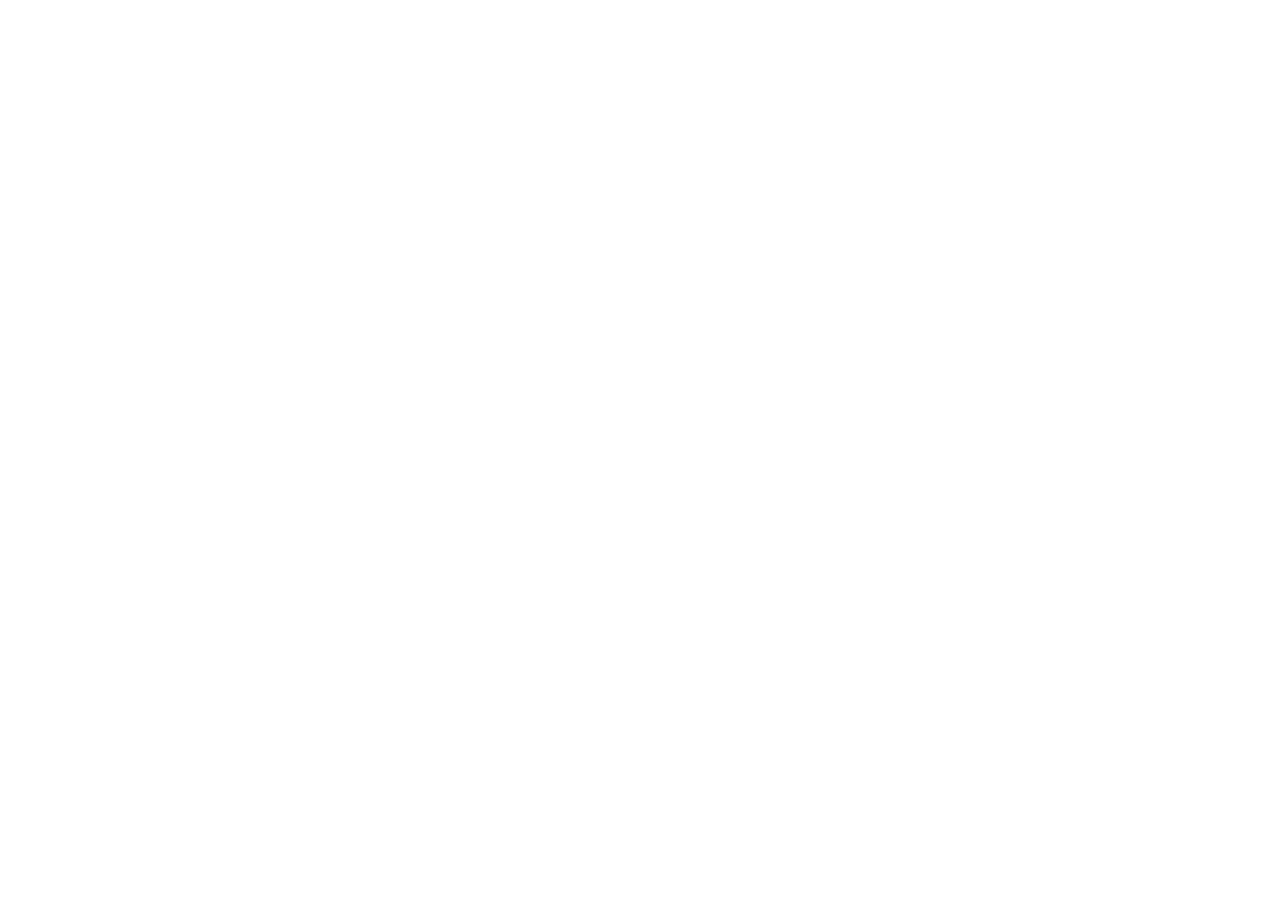
==== commit 2e2771ec: "Add files via upload" ====
--- a/index.html
+++ b/index.html
@@ -12,8 +12,8 @@
     <link rel="apple-touch-icon" href="./icon-192.png" />
     <!-- Applies the saved theme before first paint. Keep identical to THEME_INIT_SCRIPT in lib/theme.ts (a test checks it). -->
     <script>(function(){try{var t=localStorage.getItem("mc-theme");if(["light","dark","contrast","contrast-dark"].indexOf(t)>-1)document.documentElement.setAttribute("data-theme",t)}catch(e){}})();</script>
-    <script type="module" crossorigin src="./assets/index-BOSGEpkS.js"></script>
-    <link rel="stylesheet" crossorigin href="./assets/index-DDq7cCm6.css">
+    <script type="module" crossorigin src="./assets/index-Qvu1KfFE.js"></script>
+    <link rel="stylesheet" crossorigin href="./assets/index-DOpjUhf-.css">
   </head>
   <body class="min-h-screen">
     <div id="root"></div>
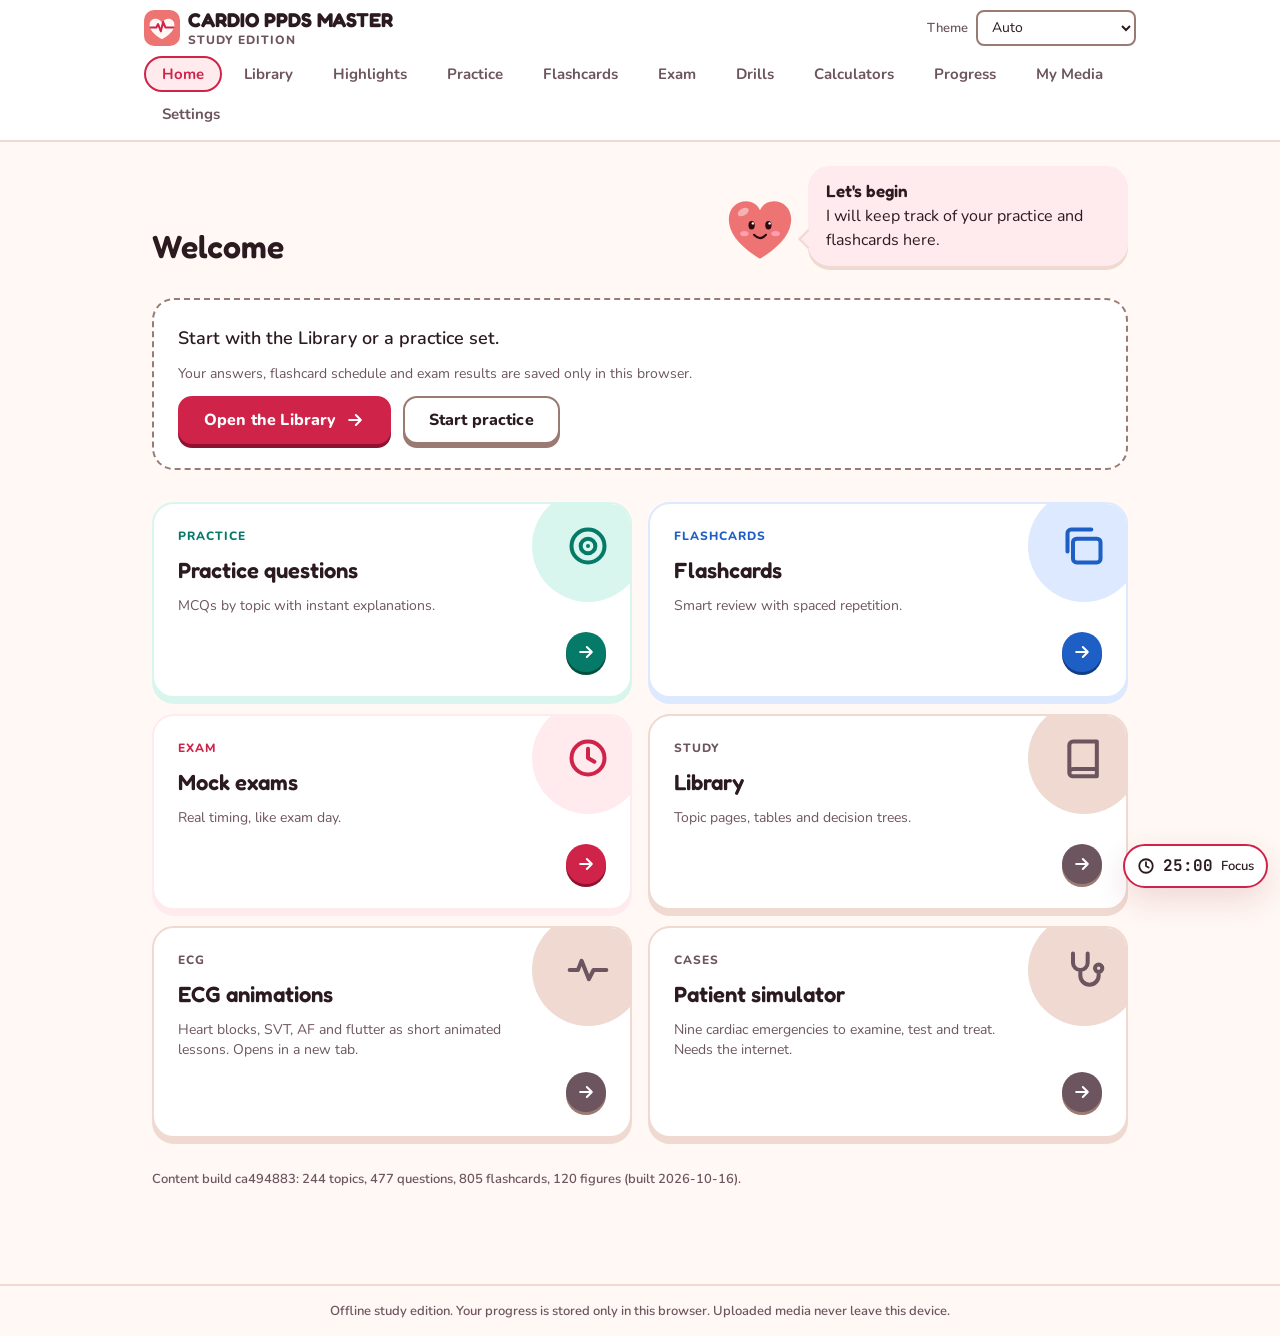
==== commit 9be66cf0: "Add OG tags and copyright/disclaimer section Also corrects the README.md size in upload-manifest.jso" ====
--- a/index.html
+++ b/index.html
@@ -5,6 +5,15 @@
     <meta name="viewport" content="width=device-width, initial-scale=1" />
     <title>CARDIO PPDS MASTER - Study edition</title>
     <meta name="description" content="Offline cardiology study edition (educational use): library, practice questions, flashcards and mock exams." />
+    <meta property="og:type" content="website" />
+    <meta property="og:site_name" content="CARDIO PPDS MASTER" />
+    <meta property="og:title" content="CARDIO PPDS MASTER - Study edition" />
+    <meta property="og:description" content="Offline cardiology study edition (educational use): library, practice questions, flashcards and mock exams." />
+    <meta property="og:url" content="https://mosugi98.github.io/cv-mastery/" />
+    <meta property="og:image" content="https://mosugi98.github.io/cv-mastery/icon-512.png" />
+    <meta property="og:image:width" content="512" />
+    <meta property="og:image:height" content="512" />
+    <meta name="twitter:card" content="summary" />
     <meta name="theme-color" content="#fff8f4" media="(prefers-color-scheme: light)" />
     <meta name="theme-color" content="#191214" media="(prefers-color-scheme: dark)" />
     <link rel="manifest" href="./manifest.webmanifest" />
--- a/assets/index-DOpjUhf-.css
+++ b/assets/index-DOpjUhf-.css
@@ -0,0 +1 @@
+@font-face{font-family:Fredoka Variable;font-style:normal;font-display:swap;font-weight:300 700;src:url(./fredoka-hebrew-wght-normal-DdnsCkLr.woff2) format("woff2-variations");unicode-range:U+0307-0308,U+0590-05FF,U+200C-2010,U+20AA,U+25CC,U+FB1D-FB4F}@font-face{font-family:Fredoka Variable;font-style:normal;font-display:swap;font-weight:300 700;src:url(./fredoka-latin-ext-wght-normal-CYrqKuxd.woff2) format("woff2-variations");unicode-range:U+0100-02BA,U+02BD-02C5,U+02C7-02CC,U+02CE-02D7,U+02DD-02FF,U+0304,U+0308,U+0329,U+1D00-1DBF,U+1E00-1E9F,U+1EF2-1EFF,U+2020,U+20A0-20AB,U+20AD-20C0,U+2113,U+2C60-2C7F,U+A720-A7FF}@font-face{font-family:Fredoka Variable;font-style:normal;font-display:swap;font-weight:300 700;src:url(./fredoka-latin-wght-normal-DM6njrJ3.woff2) format("woff2-variations");unicode-range:U+0000-00FF,U+0131,U+0152-0153,U+02BB-02BC,U+02C6,U+02DA,U+02DC,U+0304,U+0308,U+0329,U+2000-206F,U+20AC,U+2122,U+2191,U+2193,U+2212,U+2215,U+FEFF,U+FFFD}@font-face{font-family:Nunito Variable;font-style:normal;font-display:swap;font-weight:200 1000;src:url(./nunito-cyrillic-ext-wght-normal-D4X5GqEv.woff2) format("woff2-variations");unicode-range:U+0460-052F,U+1C80-1C8A,U+20B4,U+2DE0-2DFF,U+A640-A69F,U+FE2E-FE2F}@font-face{font-family:Nunito Variable;font-style:normal;font-display:swap;font-weight:200 1000;src:url(./nunito-cyrillic-wght-normal-CY6AOgYE.woff2) format("woff2-variations");unicode-range:U+0301,U+0400-045F,U+0490-0491,U+04B0-04B1,U+2116}@font-face{font-family:Nunito Variable;font-style:normal;font-display:swap;font-weight:200 1000;src:url(./nunito-vietnamese-wght-normal-U01xdrZh.woff2) format("woff2-variations");unicode-range:U+0102-0103,U+0110-0111,U+0128-0129,U+0168-0169,U+01A0-01A1,U+01AF-01B0,U+0300-0301,U+0303-0304,U+0308-0309,U+0323,U+0329,U+1EA0-1EF9,U+20AB}@font-face{font-family:Nunito Variable;font-style:normal;font-display:swap;font-weight:200 1000;src:url(./nunito-latin-ext-wght-normal-CXYtwYOx.woff2) format("woff2-variations");unicode-range:U+0100-02BA,U+02BD-02C5,U+02C7-02CC,U+02CE-02D7,U+02DD-02FF,U+0304,U+0308,U+0329,U+1D00-1DBF,U+1E00-1E9F,U+1EF2-1EFF,U+2020,U+20A0-20AB,U+20AD-20C0,U+2113,U+2C60-2C7F,U+A720-A7FF}@font-face{font-family:Nunito Variable;font-style:normal;font-display:swap;font-weight:200 1000;src:url(./nunito-latin-wght-normal-BzFMHfZw.woff2) format("woff2-variations");unicode-range:U+0000-00FF,U+0131,U+0152-0153,U+02BB-02BC,U+02C6,U+02DA,U+02DC,U+0304,U+0308,U+0329,U+2000-206F,U+20AC,U+2122,U+2191,U+2193,U+2212,U+2215,U+FEFF,U+FFFD}@font-face{font-family:JetBrains Mono Variable;font-style:normal;font-display:swap;font-weight:100 800;src:url([data-uri]) format("woff2-variations");unicode-range:U+0460-052F,U+1C80-1C8A,U+20B4,U+2DE0-2DFF,U+A640-A69F,U+FE2E-FE2F}@font-face{font-family:JetBrains Mono Variable;font-style:normal;font-display:swap;font-weight:100 800;src:url(./jetbrains-mono-cyrillic-wght-normal-D73BlboJ.woff2) format("woff2-variations");unicode-range:U+0301,U+0400-045F,U+0490-0491,U+04B0-04B1,U+2116}@font-face{font-family:JetBrains Mono Variable;font-style:normal;font-display:swap;font-weight:100 800;src:url(./jetbrains-mono-greek-wght-normal-Bw9x6K1M.woff2) format("woff2-variations");unicode-range:U+0370-0377,U+037A-037F,U+0384-038A,U+038C,U+038E-03A1,U+03A3-03FF}@font-face{font-family:JetBrains Mono Variable;font-style:normal;font-display:swap;font-weight:100 800;src:url(./jetbrains-mono-vietnamese-wght-normal-Bt-aOZkq.woff2) format("woff2-variations");unicode-range:U+0102-0103,U+0110-0111,U+0128-0129,U+0168-0169,U+01A0-01A1,U+01AF-01B0,U+0300-0301,U+0303-0304,U+0308-0309,U+0323,U+0329,U+1EA0-1EF9,U+20AB}@font-face{font-family:JetBrains Mono Variable;font-style:normal;font-display:swap;font-weight:100 800;src:url(./jetbrains-mono-latin-ext-wght-normal-DBQx-q_a.woff2) format("woff2-variations");unicode-range:U+0100-02BA,U+02BD-02C5,U+02C7-02CC,U+02CE-02D7,U+02DD-02FF,U+0304,U+0308,U+0329,U+1D00-1DBF,U+1E00-1E9F,U+1EF2-1EFF,U+2020,U+20A0-20AB,U+20AD-20C0,U+2113,U+2C60-2C7F,U+A720-A7FF}@font-face{font-family:JetBrains Mono Variable;font-style:normal;font-display:swap;font-weight:100 800;src:url(./jetbrains-mono-latin-wght-normal-B9CIFXIH.woff2) format("woff2-variations");unicode-range:U+0000-00FF,U+0131,U+0152-0153,U+02BB-02BC,U+02C6,U+02DA,U+02DC,U+0304,U+0308,U+0329,U+2000-206F,U+20AC,U+2122,U+2191,U+2193,U+2212,U+2215,U+FEFF,U+FFFD}*,:before,:after{--tw-border-spacing-x: 0;--tw-border-spacing-y: 0;--tw-translate-x: 0;--tw-translate-y: 0;--tw-rotate: 0;--tw-skew-x: 0;--tw-skew-y: 0;--tw-scale-x: 1;--tw-scale-y: 1;--tw-pan-x: ;--tw-pan-y: ;--tw-pinch-zoom: ;--tw-scroll-snap-strictness: proximity;--tw-gradient-from-position: ;--tw-gradient-via-position: ;--tw-gradient-to-position: ;--tw-ordinal: ;--tw-slashed-zero: ;--tw-numeric-figure: ;--tw-numeric-spacing: ;--tw-numeric-fraction: ;--tw-ring-inset: ;--tw-ring-offset-width: 0px;--tw-ring-offset-color: #fff;--tw-ring-color: rgb(59 130 246 / .5);--tw-ring-offset-shadow: 0 0 #0000;--tw-ring-shadow: 0 0 #0000;--tw-shadow: 0 0 #0000;--tw-shadow-colored: 0 0 #0000;--tw-blur: ;--tw-brightness: ;--tw-contrast: ;--tw-grayscale: ;--tw-hue-rotate: ;--tw-invert: ;--tw-saturate: ;--tw-sepia: ;--tw-drop-shadow: ;--tw-backdrop-blur: ;--tw-backdrop-brightness: ;--tw-backdrop-contrast: ;--tw-backdrop-grayscale: ;--tw-backdrop-hue-rotate: ;--tw-backdrop-invert: ;--tw-backdrop-opacity: ;--tw-backdrop-saturate: ;--tw-backdrop-sepia: ;--tw-contain-size: ;--tw-contain-layout: ;--tw-contain-paint: ;--tw-contain-style: }::backdrop{--tw-border-spacing-x: 0;--tw-border-spacing-y: 0;--tw-translate-x: 0;--tw-translate-y: 0;--tw-rotate: 0;--tw-skew-x: 0;--tw-skew-y: 0;--tw-scale-x: 1;--tw-scale-y: 1;--tw-pan-x: ;--tw-pan-y: ;--tw-pinch-zoom: ;--tw-scroll-snap-strictness: proximity;--tw-gradient-from-position: ;--tw-gradient-via-position: ;--tw-gradient-to-position: ;--tw-ordinal: ;--tw-slashed-zero: ;--tw-numeric-figure: ;--tw-numeric-spacing: ;--tw-numeric-fraction: ;--tw-ring-inset: ;--tw-ring-offset-width: 0px;--tw-ring-offset-color: #fff;--tw-ring-color: rgb(59 130 246 / .5);--tw-ring-offset-shadow: 0 0 #0000;--tw-ring-shadow: 0 0 #0000;--tw-shadow: 0 0 #0000;--tw-shadow-colored: 0 0 #0000;--tw-blur: ;--tw-brightness: ;--tw-contrast: ;--tw-grayscale: ;--tw-hue-rotate: ;--tw-invert: ;--tw-saturate: ;--tw-sepia: ;--tw-drop-shadow: ;--tw-backdrop-blur: ;--tw-backdrop-brightness: ;--tw-backdrop-contrast: ;--tw-backdrop-grayscale: ;--tw-backdrop-hue-rotate: ;--tw-backdrop-invert: ;--tw-backdrop-opacity: ;--tw-backdrop-saturate: ;--tw-backdrop-sepia: ;--tw-contain-size: ;--tw-contain-layout: ;--tw-contain-paint: ;--tw-contain-style: }*,:before,:after{box-sizing:border-box;border-width:0;border-style:solid;border-color:#e5e7eb}:before,:after{--tw-content: ""}html,:host{line-height:1.5;-webkit-text-size-adjust:100%;-moz-tab-size:4;-o-tab-size:4;tab-size:4;font-family:var(--font-body);font-feature-settings:normal;font-variation-settings:normal;-webkit-tap-highlight-color:transparent}body{margin:0;line-height:inherit}hr{height:0;color:inherit;border-top-width:1px}abbr:where([title]){-webkit-text-decoration:underline dotted;text-decoration:underline dotted}h1,h2,h3,h4,h5,h6{font-size:inherit;font-weight:inherit}a{color:inherit;text-decoration:inherit}b,strong{font-weight:bolder}code,kbd,samp,pre{font-family:var(--font-mono);font-feature-settings:normal;font-variation-settings:normal;font-size:1em}small{font-size:80%}sub,sup{font-size:75%;line-height:0;position:relative;vertical-align:baseline}sub{bottom:-.25em}sup{top:-.5em}table{text-indent:0;border-color:inherit;border-collapse:collapse}button,input,optgroup,select,textarea{font-family:inherit;font-feature-settings:inherit;font-variation-settings:inherit;font-size:100%;font-weight:inherit;line-height:inherit;letter-spacing:inherit;color:inherit;margin:0;padding:0}button,select{text-transform:none}button,input:where([type=button]),input:where([type=reset]),input:where([type=submit]){-webkit-appearance:button;background-color:transparent;background-image:none}:-moz-focusring{outline:auto}:-moz-ui-invalid{box-shadow:none}progress{vertical-align:baseline}::-webkit-inner-spin-button,::-webkit-outer-spin-button{height:auto}[type=search]{-webkit-appearance:textfield;outline-offset:-2px}::-webkit-search-decoration{-webkit-appearance:none}::-webkit-file-upload-button{-webkit-appearance:button;font:inherit}summary{display:list-item}blockquote,dl,dd,h1,h2,h3,h4,h5,h6,hr,figure,p,pre{margin:0}fieldset{margin:0;padding:0}legend{padding:0}ol,ul,menu{list-style:none;margin:0;padding:0}dialog{padding:0}textarea{resize:vertical}input::-moz-placeholder,textarea::-moz-placeholder{opacity:1;color:#9ca3af}input::placeholder,textarea::placeholder{opacity:1;color:#9ca3af}button,[role=button]{cursor:pointer}:disabled{cursor:default}img,svg,video,canvas,audio,iframe,embed,object{display:block;vertical-align:middle}img,video{max-width:100%;height:auto}[hidden]:where(:not([hidden=until-found])){display:none}html{-webkit-text-size-adjust:100%}body{background-color:var(--surface);font-family:var(--font-body);color:var(--ink);-webkit-font-smoothing:antialiased;-moz-osx-font-smoothing:grayscale;font-size:16px;line-height:24px}h1,h2,h3{font-family:var(--font-display)}::-moz-selection{background:var(--pulse-soft);color:var(--ink)}::selection{background:var(--pulse-soft);color:var(--ink)}.\!container{width:100%!important}.container{width:100%}@media(min-width:640px){.\!container{max-width:640px!important}.container{max-width:640px}}@media(min-width:768px){.\!container{max-width:768px!important}.container{max-width:768px}}@media(min-width:1024px){.\!container{max-width:1024px!important}.container{max-width:1024px}}@media(min-width:1280px){.\!container{max-width:1280px!important}.container{max-width:1280px}}@media(min-width:1536px){.\!container{max-width:1536px!important}.container{max-width:1536px}}.sr-only{position:absolute;width:1px;height:1px;padding:0;margin:-1px;overflow:hidden;clip:rect(0,0,0,0);white-space:nowrap;border-width:0}.pointer-events-none{pointer-events:none}.pointer-events-auto{pointer-events:auto}.visible{visibility:visible}.invisible{visibility:hidden}.collapse{visibility:collapse}.static{position:static}.fixed{position:fixed}.absolute{position:absolute}.relative{position:relative}.sticky{position:sticky}.inset-0{inset:0}.inset-y-0{top:0;bottom:0}.-right-2{right:-.5rem}.-top-2{top:-.5rem}.bottom-0{bottom:0}.right-0{right:0}.right-sp-2{right:var(--space-2)}.top-0{top:0}.top-1\/2{top:50%}.top-sp-2{top:var(--space-2)}.z-10{z-index:10}.z-20{z-index:20}.z-30{z-index:30}.z-40{z-index:40}.z-50{z-index:50}.order-1{order:1}.order-2{order:2}.order-3{order:3}.col-span-2{grid-column:span 2 / span 2}.m-0{margin:0}.-mx-sp-2{margin-left:calc(var(--space-2) * -1);margin-right:calc(var(--space-2) * -1)}.-mx-sp-4{margin-left:calc(var(--space-4) * -1);margin-right:calc(var(--space-4) * -1)}.mx-auto{margin-left:auto;margin-right:auto}.my-\[a-z0-9\]{margin-top:a-z0-9;margin-bottom:a-z0-9}.\!mt-0{margin-top:0!important}.\!mt-sp-3{margin-top:var(--space-3)!important}.\!mt-sp-4{margin-top:var(--space-4)!important}.-ml-sp-2{margin-left:calc(var(--space-2) * -1)}.-ml-sp-3{margin-left:calc(var(--space-3) * -1)}.-mt-sp-2{margin-top:calc(var(--space-2) * -1)}.mb-1{margin-bottom:.25rem}.mb-sp-2{margin-bottom:var(--space-2)}.mb-sp-3{margin-bottom:var(--space-3)}.mb-sp-4{margin-bottom:var(--space-4)}.ml-1{margin-left:.25rem}.ml-auto{margin-left:auto}.ml-sp-2{margin-left:var(--space-2)}.mt-0\.5{margin-top:.125rem}.mt-1{margin-top:.25rem}.mt-\[2px\]{margin-top:2px}.mt-auto{margin-top:auto}.mt-sp-1{margin-top:var(--space-1)}.mt-sp-2{margin-top:var(--space-2)}.mt-sp-3{margin-top:var(--space-3)}.mt-sp-4{margin-top:var(--space-4)}.mt-sp-5{margin-top:var(--space-5)}.mt-sp-6{margin-top:var(--space-6)}.mt-sp-8{margin-top:var(--space-8)}.block{display:block}.inline-block{display:inline-block}.inline{display:inline}.flex{display:flex}.inline-flex{display:inline-flex}.table{display:table}.grid{display:grid}.contents{display:contents}.\!hidden{display:none!important}.hidden{display:none}.aspect-\[16\/10\]{aspect-ratio:16/10}.h-10{height:2.5rem}.h-11{height:2.75rem}.h-12{height:3rem}.h-14{height:3.5rem}.h-16{height:4rem}.h-2{height:.5rem}.h-3{height:.75rem}.h-3\.5{height:.875rem}.h-4{height:1rem}.h-5{height:1.25rem}.h-6{height:1.5rem}.h-7{height:1.75rem}.h-8{height:2rem}.h-9{height:2.25rem}.h-\[132px\]{height:132px}.h-\[140px\]{height:140px}.h-\[18px\]{height:18px}.h-auto{height:auto}.h-full{height:100%}.max-h-80{max-height:20rem}.max-h-\[60vh\]{max-height:60vh}.max-h-\[70vh\]{max-height:70vh}.\!min-h-\[44px\]{min-height:44px!important}.min-h-0{min-height:0px}.min-h-11{min-height:2.75rem}.min-h-\[36px\]{min-height:36px}.min-h-\[44px\]{min-height:44px}.min-h-\[48px\]{min-height:48px}.min-h-screen{min-height:100vh}.w-1\/3{width:33.333333%}.w-10{width:2.5rem}.w-11{width:2.75rem}.w-12{width:3rem}.w-16{width:4rem}.w-20{width:5rem}.w-24{width:6rem}.w-28{width:7rem}.w-3{width:.75rem}.w-3\.5{width:.875rem}.w-32{width:8rem}.w-4{width:1rem}.w-5{width:1.25rem}.w-6{width:1.5rem}.w-60{width:15rem}.w-7{width:1.75rem}.w-8{width:2rem}.w-9{width:2.25rem}.w-\[132px\]{width:132px}.w-\[140px\]{width:140px}.w-\[18px\]{width:18px}.w-\[2px\]{width:2px}.w-\[min\(20rem\,calc\(100vw-1\.5rem\)\)\]{width:min(20rem,calc(100vw - 1.5rem))}.w-auto{width:auto}.w-fit{width:-moz-fit-content;width:fit-content}.w-full{width:100%}.min-w-0{min-width:0px}.min-w-8{min-width:2rem}.min-w-\[10\.5rem\]{min-width:10.5rem}.min-w-\[10rem\]{min-width:10rem}.min-w-\[11rem\]{min-width:11rem}.min-w-\[16px\]{min-width:16px}.min-w-\[3\.5rem\]{min-width:3.5rem}.min-w-\[40rem\]{min-width:40rem}.min-w-\[44px\]{min-width:44px}.min-w-\[7rem\]{min-width:7rem}.min-w-\[8rem\]{min-width:8rem}.\!max-w-none{max-width:none!important}.max-w-32{max-width:8rem}.max-w-3xl{max-width:48rem}.max-w-5xl{max-width:64rem}.max-w-\[11rem\]{max-width:11rem}.max-w-\[14rem\]{max-width:14rem}.max-w-\[18rem\]{max-width:18rem}.max-w-\[380px\]{max-width:380px}.max-w-\[40\%\]{max-width:40%}.max-w-\[40rem\]{max-width:40rem}.max-w-\[520px\]{max-width:520px}.max-w-\[640px\]{max-width:640px}.max-w-\[68ch\]{max-width:68ch}.max-w-\[calc\(100vw-1rem\)\]{max-width:calc(100vw - 1rem)}.max-w-full{max-width:100%}.max-w-md{max-width:28rem}.max-w-none{max-width:none}.max-w-prose{max-width:65ch}.max-w-sm{max-width:24rem}.max-w-xl{max-width:36rem}.max-w-xs{max-width:20rem}.flex-1{flex:1 1 0%}.flex-none{flex:none}.shrink{flex-shrink:1}.shrink-0{flex-shrink:0}.grow{flex-grow:1}.basis-40{flex-basis:10rem}.basis-48{flex-basis:12rem}.basis-60{flex-basis:15rem}.basis-full{flex-basis:100%}.border-collapse{border-collapse:collapse}.origin-top-left{transform-origin:top left}.-translate-x-1\/2{--tw-translate-x: -50%;transform:translate(var(--tw-translate-x),var(--tw-translate-y)) rotate(var(--tw-rotate)) skew(var(--tw-skew-x)) skewY(var(--tw-skew-y)) scaleX(var(--tw-scale-x)) scaleY(var(--tw-scale-y))}.-translate-y-1\/2{--tw-translate-y: -50%;transform:translate(var(--tw-translate-x),var(--tw-translate-y)) rotate(var(--tw-rotate)) skew(var(--tw-skew-x)) skewY(var(--tw-skew-y)) scaleX(var(--tw-scale-x)) scaleY(var(--tw-scale-y))}.-rotate-90{--tw-rotate: -90deg;transform:translate(var(--tw-translate-x),var(--tw-translate-y)) rotate(var(--tw-rotate)) skew(var(--tw-skew-x)) skewY(var(--tw-skew-y)) scaleX(var(--tw-scale-x)) scaleY(var(--tw-scale-y))}.rotate-90{--tw-rotate: 90deg;transform:translate(var(--tw-translate-x),var(--tw-translate-y)) rotate(var(--tw-rotate)) skew(var(--tw-skew-x)) skewY(var(--tw-skew-y)) scaleX(var(--tw-scale-x)) scaleY(var(--tw-scale-y))}.transform{transform:translate(var(--tw-translate-x),var(--tw-translate-y)) rotate(var(--tw-rotate)) skew(var(--tw-skew-x)) skewY(var(--tw-skew-y)) scaleX(var(--tw-scale-x)) scaleY(var(--tw-scale-y))}.cursor-crosshair{cursor:crosshair}.cursor-default{cursor:default}.cursor-grab{cursor:grab}.cursor-pointer{cursor:pointer}.touch-none{touch-action:none}.select-none{-webkit-user-select:none;-moz-user-select:none;user-select:none}.resize{resize:both}.scroll-mt-20{scroll-margin-top:5rem}.list-decimal{list-style-type:decimal}.list-disc{list-style-type:disc}.list-none{list-style-type:none}.grid-cols-1{grid-template-columns:repeat(1,minmax(0,1fr))}.grid-cols-2{grid-template-columns:repeat(2,minmax(0,1fr))}.grid-cols-3{grid-template-columns:repeat(3,minmax(0,1fr))}.grid-cols-\[auto_1fr\]{grid-template-columns:auto 1fr}.flex-col{flex-direction:column}.flex-wrap{flex-wrap:wrap}.place-content-center{place-content:center}.place-items-center{place-items:center}.items-start{align-items:flex-start}.items-end{align-items:flex-end}.items-center{align-items:center}.items-baseline{align-items:baseline}.justify-end{justify-content:flex-end}.justify-center{justify-content:center}.justify-between{justify-content:space-between}.gap-0\.5{gap:.125rem}.gap-1{gap:.25rem}.gap-2{gap:.5rem}.gap-sp-1{gap:var(--space-1)}.gap-sp-2{gap:var(--space-2)}.gap-sp-3{gap:var(--space-3)}.gap-sp-4{gap:var(--space-4)}.gap-sp-5{gap:var(--space-5)}.gap-x-sp-2{-moz-column-gap:var(--space-2);column-gap:var(--space-2)}.gap-x-sp-3{-moz-column-gap:var(--space-3);column-gap:var(--space-3)}.gap-x-sp-4{-moz-column-gap:var(--space-4);column-gap:var(--space-4)}.gap-x-sp-5{-moz-column-gap:var(--space-5);column-gap:var(--space-5)}.gap-y-1{row-gap:.25rem}.gap-y-sp-1{row-gap:var(--space-1)}.gap-y-sp-2{row-gap:var(--space-2)}.gap-y-sp-3{row-gap:var(--space-3)}.gap-y-sp-4{row-gap:var(--space-4)}.space-y-1>:not([hidden])~:not([hidden]){--tw-space-y-reverse: 0;margin-top:calc(.25rem * calc(1 - var(--tw-space-y-reverse)));margin-bottom:calc(.25rem * var(--tw-space-y-reverse))}.space-y-sp-1>:not([hidden])~:not([hidden]){--tw-space-y-reverse: 0;margin-top:calc(var(--space-1) * calc(1 - var(--tw-space-y-reverse)));margin-bottom:calc(var(--space-1) * var(--tw-space-y-reverse))}.space-y-sp-2>:not([hidden])~:not([hidden]){--tw-space-y-reverse: 0;margin-top:calc(var(--space-2) * calc(1 - var(--tw-space-y-reverse)));margin-bottom:calc(var(--space-2) * var(--tw-space-y-reverse))}.space-y-sp-3>:not([hidden])~:not([hidden]){--tw-space-y-reverse: 0;margin-top:calc(var(--space-3) * calc(1 - var(--tw-space-y-reverse)));margin-bottom:calc(var(--space-3) * var(--tw-space-y-reverse))}.space-y-sp-4>:not([hidden])~:not([hidden]){--tw-space-y-reverse: 0;margin-top:calc(var(--space-4) * calc(1 - var(--tw-space-y-reverse)));margin-bottom:calc(var(--space-4) * var(--tw-space-y-reverse))}.space-y-sp-5>:not([hidden])~:not([hidden]){--tw-space-y-reverse: 0;margin-top:calc(var(--space-5) * calc(1 - var(--tw-space-y-reverse)));margin-bottom:calc(var(--space-5) * var(--tw-space-y-reverse))}.space-y-sp-6>:not([hidden])~:not([hidden]){--tw-space-y-reverse: 0;margin-top:calc(var(--space-6) * calc(1 - var(--tw-space-y-reverse)));margin-bottom:calc(var(--space-6) * var(--tw-space-y-reverse))}.divide-y>:not([hidden])~:not([hidden]){--tw-divide-y-reverse: 0;border-top-width:calc(1px * calc(1 - var(--tw-divide-y-reverse)));border-bottom-width:calc(1px * var(--tw-divide-y-reverse))}.divide-y-2>:not([hidden])~:not([hidden]){--tw-divide-y-reverse: 0;border-top-width:calc(2px * calc(1 - var(--tw-divide-y-reverse)));border-bottom-width:calc(2px * var(--tw-divide-y-reverse))}.divide-line>:not([hidden])~:not([hidden]){border-color:var(--line)}.self-start{align-self:flex-start}.overflow-hidden{overflow:hidden}.overflow-visible{overflow:visible}.overflow-x-auto{overflow-x:auto}.overflow-y-auto{overflow-y:auto}.truncate{overflow:hidden;text-overflow:ellipsis;white-space:nowrap}.whitespace-normal{white-space:normal}.whitespace-nowrap{white-space:nowrap}.whitespace-pre{white-space:pre}.whitespace-pre-line{white-space:pre-line}.whitespace-pre-wrap{white-space:pre-wrap}.break-words{overflow-wrap:break-word}.rounded{border-radius:.25rem}.rounded-full{border-radius:9999px}.rounded-lg{border-radius:var(--radius-lg)}.rounded-md{border-radius:var(--radius-md)}.rounded-pill{border-radius:var(--radius-pill)}.rounded-sm{border-radius:var(--radius-sm)}.rounded-xl{border-radius:var(--radius-xl)}.border{border-width:1px}.border-0{border-width:0px}.border-2{border-width:2px}.border-\[3px\]{border-width:3px}.border-y-2{border-top-width:2px;border-bottom-width:2px}.border-b-2{border-bottom-width:2px}.border-l-2{border-left-width:2px}.border-l-8{border-left-width:8px}.border-t{border-top-width:1px}.border-t-2{border-top-width:2px}.border-dashed{border-style:dashed}.border-current{border-color:currentColor}.border-ink{border-color:var(--ink)}.border-line{border-color:var(--line)}.border-line-strong{border-color:var(--line-strong)}.border-miss{border-color:var(--miss)}.border-monitor{border-color:var(--monitor)}.border-on-pulse{border-color:var(--on-pulse)}.border-oxygen{border-color:var(--oxygen)}.border-pulse{border-color:var(--pulse)}.border-spark{border-color:var(--spark)}.border-spark-deep{border-color:var(--spark-deep)}.border-surface-raised{border-color:var(--surface-raised)}.border-transparent{border-color:transparent}.border-l-monitor{border-left-color:var(--monitor)}.border-l-oxygen{border-left-color:var(--oxygen)}.border-l-pulse{border-left-color:var(--pulse)}.border-l-spark{border-left-color:var(--spark)}.bg-black{--tw-bg-opacity: 1;background-color:rgb(0 0 0 / var(--tw-bg-opacity, 1))}.bg-ink{background-color:var(--ink)}.bg-ink-muted{background-color:var(--ink-muted)}.bg-miss{background-color:var(--miss)}.bg-miss-soft{background-color:var(--miss-soft)}.bg-monitor{background-color:var(--monitor)}.bg-monitor-soft{background-color:var(--monitor-soft)}.bg-on-pulse{background-color:var(--on-pulse)}.bg-oxygen{background-color:var(--oxygen)}.bg-oxygen-soft{background-color:var(--oxygen-soft)}.bg-pulse{background-color:var(--pulse)}.bg-pulse-soft{background-color:var(--pulse-soft)}.bg-spark{background-color:var(--spark)}.bg-spark-soft{background-color:var(--spark-soft)}.bg-surface{background-color:var(--surface)}.bg-surface-raised{background-color:var(--surface-raised)}.bg-surface-sunk{background-color:var(--surface-sunk)}.stroke-line{stroke:var(--line)}.stroke-pulse{stroke:var(--pulse)}.object-contain{-o-object-fit:contain;object-fit:contain}.object-cover{-o-object-fit:cover;object-fit:cover}.object-fill{-o-object-fit:fill;object-fit:fill}.p-0{padding:0}.p-1{padding:.25rem}.p-sp-1{padding:var(--space-1)}.p-sp-2{padding:var(--space-2)}.p-sp-3{padding:var(--space-3)}.p-sp-4{padding:var(--space-4)}.p-sp-5{padding:var(--space-5)}.p-sp-6{padding:var(--space-6)}.px-1{padding-left:.25rem;padding-right:.25rem}.px-sp-1{padding-left:var(--space-1);padding-right:var(--space-1)}.px-sp-2{padding-left:var(--space-2);padding-right:var(--space-2)}.px-sp-3{padding-left:var(--space-3);padding-right:var(--space-3)}.px-sp-4{padding-left:var(--space-4);padding-right:var(--space-4)}.py-0{padding-top:0;padding-bottom:0}.py-0\.5{padding-top:.125rem;padding-bottom:.125rem}.py-1{padding-top:.25rem;padding-bottom:.25rem}.py-sp-1{padding-top:var(--space-1);padding-bottom:var(--space-1)}.py-sp-2{padding-top:var(--space-2);padding-bottom:var(--space-2)}.py-sp-3{padding-top:var(--space-3);padding-bottom:var(--space-3)}.py-sp-4{padding-top:var(--space-4);padding-bottom:var(--space-4)}.py-sp-6{padding-top:var(--space-6);padding-bottom:var(--space-6)}.pb-24{padding-bottom:6rem}.pb-sp-1{padding-bottom:var(--space-1)}.pb-sp-8{padding-bottom:var(--space-8)}.pl-7{padding-left:1.75rem}.pl-sp-2{padding-left:var(--space-2)}.pl-sp-3{padding-left:var(--space-3)}.pl-sp-4{padding-left:var(--space-4)}.pl-sp-5{padding-left:var(--space-5)}.pl-sp-6{padding-left:var(--space-6)}.pr-sp-2{padding-right:var(--space-2)}.pr-sp-3{padding-right:var(--space-3)}.pt-1{padding-top:.25rem}.pt-sp-1{padding-top:var(--space-1)}.pt-sp-2{padding-top:var(--space-2)}.pt-sp-3{padding-top:var(--space-3)}.pt-sp-4{padding-top:var(--space-4)}.pt-sp-8{padding-top:var(--space-8)}.text-left{text-align:left}.text-center{text-align:center}.text-right{text-align:right}.align-top{vertical-align:top}.align-middle{vertical-align:middle}.font-body{font-family:var(--font-body)}.font-display{font-family:var(--font-display)}.font-mono{font-family:var(--font-mono)}.text-\[0\.9em\]{font-size:.9em}.text-\[11px\]{font-size:11px}.text-\[13px\]{font-size:13px}.text-\[14px\]{font-size:14px}.text-\[15px\]{font-size:15px}.text-\[16px\]{font-size:16px}.text-\[17px\]{font-size:17px}.text-\[18px\]{font-size:18px}.text-\[19px\]{font-size:19px}.text-\[20px\]{font-size:20px}.text-\[28px\]{font-size:28px}.text-\[40px\]{font-size:40px}.text-\[44px\]{font-size:44px}.text-base{font-size:1rem;line-height:1.5rem}.text-caption{font-size:13px;line-height:18px;font-weight:600}.text-display{font-size:32px;line-height:38px;font-weight:600}.text-display-xl{font-size:48px;line-height:52px;letter-spacing:-.01em;font-weight:700}.text-eyebrow{font-size:12px;line-height:16px;letter-spacing:.08em;font-weight:800}.text-question{font-size:18px;line-height:28px;font-weight:600}.text-sm{font-size:.875rem;line-height:1.25rem}.text-timer{font-size:22px;line-height:28px;font-weight:700}.text-title{font-size:22px;line-height:28px;font-weight:600}.text-xs{font-size:.75rem;line-height:1rem}.font-bold{font-weight:700}.font-extrabold{font-weight:800}.font-normal{font-weight:400}.font-semibold{font-weight:600}.uppercase{text-transform:uppercase}.lowercase{text-transform:lowercase}.capitalize{text-transform:capitalize}.italic{font-style:italic}.not-italic{font-style:normal}.tabular-nums{--tw-numeric-spacing: tabular-nums;font-variant-numeric:var(--tw-ordinal) var(--tw-slashed-zero) var(--tw-numeric-figure) var(--tw-numeric-spacing) var(--tw-numeric-fraction)}.leading-4{line-height:1rem}.leading-5{line-height:1.25rem}.leading-6{line-height:1.5rem}.leading-8{line-height:2rem}.leading-\[22px\]{line-height:22px}.leading-\[44px\]{line-height:44px}.leading-none{line-height:1}.text-ink{color:var(--ink)}.text-ink-muted{color:var(--ink-muted)}.text-link{color:var(--link)}.text-miss{color:var(--miss)}.text-monitor{color:var(--monitor)}.text-on-monitor{color:var(--on-monitor)}.text-on-oxygen{color:var(--on-oxygen)}.text-on-pulse{color:var(--on-pulse)}.text-on-spark{color:var(--on-spark)}.text-oxygen{color:var(--oxygen)}.text-pulse{color:var(--pulse)}.text-spark-ink{color:var(--spark-ink)}.text-surface-raised{color:var(--surface-raised)}.underline{text-decoration-line:underline}.no-underline{text-decoration-line:none}.underline-offset-2{text-underline-offset:2px}.accent-oxygen{accent-color:var(--oxygen)}.opacity-60{opacity:.6}.shadow{--tw-shadow: 0 1px 3px 0 rgb(0 0 0 / .1), 0 1px 2px -1px rgb(0 0 0 / .1);--tw-shadow-colored: 0 1px 3px 0 var(--tw-shadow-color), 0 1px 2px -1px var(--tw-shadow-color);box-shadow:var(--tw-ring-offset-shadow, 0 0 #0000),var(--tw-ring-shadow, 0 0 #0000),var(--tw-shadow)}.shadow-chunky{--tw-shadow: var(--shadow-chunky);--tw-shadow-colored: var(--shadow-chunky);box-shadow:var(--tw-ring-offset-shadow, 0 0 #0000),var(--tw-ring-shadow, 0 0 #0000),var(--tw-shadow)}.shadow-float{--tw-shadow: var(--shadow-float);--tw-shadow-colored: var(--shadow-float);box-shadow:var(--tw-ring-offset-shadow, 0 0 #0000),var(--tw-ring-shadow, 0 0 #0000),var(--tw-shadow)}.outline-none{outline:2px solid transparent;outline-offset:2px}.outline{outline-style:solid}.outline-\[3px\]{outline-width:3px}.outline-offset-4{outline-offset:4px}.outline-\[var\(--spark\)\]{outline-color:var(--spark)}.ring{--tw-ring-offset-shadow: var(--tw-ring-inset) 0 0 0 var(--tw-ring-offset-width) var(--tw-ring-offset-color);--tw-ring-shadow: var(--tw-ring-inset) 0 0 0 calc(3px + var(--tw-ring-offset-width)) var(--tw-ring-color);box-shadow:var(--tw-ring-offset-shadow),var(--tw-ring-shadow),var(--tw-shadow, 0 0 #0000)}.\!filter{filter:var(--tw-blur) var(--tw-brightness) var(--tw-contrast) var(--tw-grayscale) var(--tw-hue-rotate) var(--tw-invert) var(--tw-saturate) var(--tw-sepia) var(--tw-drop-shadow)!important}.filter{filter:var(--tw-blur) var(--tw-brightness) var(--tw-contrast) var(--tw-grayscale) var(--tw-hue-rotate) var(--tw-invert) var(--tw-saturate) var(--tw-sepia) var(--tw-drop-shadow)}.transition{transition-property:color,background-color,border-color,text-decoration-color,fill,stroke,opacity,box-shadow,transform,filter,backdrop-filter;transition-timing-function:cubic-bezier(.4,0,.2,1);transition-duration:.15s}.transition-colors{transition-property:color,background-color,border-color,text-decoration-color,fill,stroke;transition-timing-function:cubic-bezier(.4,0,.2,1);transition-duration:.15s}.transition-transform{transition-property:transform;transition-timing-function:cubic-bezier(.4,0,.2,1);transition-duration:.15s}.\[--b-base\:var\(--spark-deep\)\]{--b-base: var(--spark-deep)}.\[--b-bd\:var\(--spark-deep\)\]{--b-bd: var(--spark-deep)}.\[--b-bg\:var\(--spark-soft\)\]{--b-bg: var(--spark-soft)}.\[overflow-wrap\:anywhere\]{overflow-wrap:anywhere}.\[tab-size\:2\]{-moz-tab-size:2;-o-tab-size:2;tab-size:2}.before\:mr-sp-2:before{content:var(--tw-content);margin-right:var(--space-2)}.before\:content-\[\'\/\'\]:before{--tw-content: "/";content:var(--tw-content)}.after\:absolute:after{content:var(--tw-content);position:absolute}.after\:inset-0:after{content:var(--tw-content);inset:0}.after\:content-\[\'\'\]:after{--tw-content: "";content:var(--tw-content)}.first\:\!mt-0:first-child{margin-top:0!important}.first\:mt-0:first-child{margin-top:0}.first\:border-t-0:first-child{border-top-width:0px}.first\:pt-0:first-child{padding-top:0}.last\:border-0:last-child{border-width:0px}.last\:pb-0:last-child{padding-bottom:0}.focus-within\:outline:focus-within{outline-style:solid}.focus-within\:outline-\[3px\]:focus-within{outline-width:3px}.focus-within\:outline-\[var\(--focus\)\]:focus-within{outline-color:var(--focus)}.hover\:border-line-strong:hover{border-color:var(--line-strong)}.hover\:border-monitor:hover{border-color:var(--monitor)}.hover\:border-oxygen:hover{border-color:var(--oxygen)}.hover\:border-pulse:hover{border-color:var(--pulse)}.hover\:bg-miss-soft:hover{background-color:var(--miss-soft)}.hover\:bg-surface-sunk:hover{background-color:var(--surface-sunk)}.hover\:text-miss:hover{color:var(--miss)}.hover\:underline:hover{text-decoration-line:underline}.focus\:not-sr-only:focus{position:static;width:auto;height:auto;padding:0;margin:0;overflow:visible;clip:auto;white-space:normal}.focus\:absolute:focus{position:absolute}.focus\:left-sp-4:focus{left:var(--space-4)}.focus\:top-sp-2:focus{top:var(--space-2)}.focus\:outline-none:focus{outline:2px solid transparent;outline-offset:2px}.focus-visible\:outline-none:focus-visible{outline:2px solid transparent;outline-offset:2px}.focus-visible\:outline:focus-visible{outline-style:solid}.focus-visible\:outline-\[3px\]:focus-visible{outline-width:3px}.focus-visible\:outline-offset-0:focus-visible{outline-offset:0px}.focus-visible\:outline-offset-2:focus-visible{outline-offset:2px}.focus-visible\:outline-\[var\(--focus\)\]:focus-visible{outline-color:var(--focus)}.focus-visible\:outline-focus:focus-visible{outline-color:var(--focus)}.active\:cursor-grabbing:active{cursor:grabbing}.disabled\:cursor-not-allowed:disabled{cursor:not-allowed}.disabled\:border-dashed:disabled{border-style:dashed}.disabled\:bg-surface-sunk:disabled{background-color:var(--surface-sunk)}.disabled\:\!opacity-100:disabled{opacity:1!important}.disabled\:opacity-50:disabled{opacity:.5}.group[open] .group-open\:rotate-90{--tw-rotate: 90deg;transform:translate(var(--tw-translate-x),var(--tw-translate-y)) rotate(var(--tw-rotate)) skew(var(--tw-skew-x)) skewY(var(--tw-skew-y)) scaleX(var(--tw-scale-x)) scaleY(var(--tw-scale-y))}.has-\[\:checked\]\:border-oxygen:has(:checked){border-color:var(--oxygen)}.has-\[\:focus-visible\]\:outline:has(:focus-visible){outline-style:solid}.has-\[\:focus-visible\]\:outline-\[3px\]:has(:focus-visible){outline-width:3px}.has-\[\:focus-visible\]\:outline-offset-2:has(:focus-visible){outline-offset:2px}.has-\[\:focus-visible\]\:outline-focus:has(:focus-visible){outline-color:var(--focus)}.aria-pressed\:border-oxygen[aria-pressed=true]{border-color:var(--oxygen)}.aria-pressed\:bg-oxygen-soft[aria-pressed=true]{background-color:var(--oxygen-soft)}@media(prefers-reduced-motion:no-preference){.motion-safe\:transition-transform{transition-property:transform;transition-timing-function:cubic-bezier(.4,0,.2,1);transition-duration:.15s}.motion-safe\:duration-100{transition-duration:.1s}}@media(max-width:899px){.max-\[899px\]\:fixed{position:fixed}.max-\[899px\]\:inset-x-0{left:0;right:0}.max-\[899px\]\:bottom-0{bottom:0}.max-\[899px\]\:z-40{z-index:40}.max-\[899px\]\:max-h-\[75vh\]{max-height:75vh}.max-\[899px\]\:overflow-y-auto{overflow-y:auto}.max-\[899px\]\:rounded-t-xl{border-top-left-radius:var(--radius-xl);border-top-right-radius:var(--radius-xl)}.max-\[899px\]\:border-t-\[3px\]{border-top-width:3px}.max-\[899px\]\:border-pulse{border-color:var(--pulse)}.max-\[899px\]\:bg-surface-raised{background-color:var(--surface-raised)}.max-\[899px\]\:p-sp-4{padding:var(--space-4)}.max-\[899px\]\:pb-\[60vh\]{padding-bottom:60vh}.max-\[899px\]\:shadow-float{--tw-shadow: var(--shadow-float);--tw-shadow-colored: var(--shadow-float);box-shadow:var(--tw-ring-offset-shadow, 0 0 #0000),var(--tw-ring-shadow, 0 0 #0000),var(--tw-shadow)}}@media not all and (min-width:640px){.max-sm\:sr-only{position:absolute;width:1px;height:1px;padding:0;margin:-1px;overflow:hidden;clip:rect(0,0,0,0);white-space:nowrap;border-width:0}.max-sm\:hidden{display:none}.max-sm\:\!min-h-10{min-height:2.5rem!important}.max-sm\:\!w-\[6\.5rem\]{width:6.5rem!important}.max-sm\:max-w-\[6\.5rem\]{max-width:6.5rem}.max-sm\:max-w-\[7\.5rem\]{max-width:7.5rem}.max-sm\:\!px-sp-3{padding-left:var(--space-3)!important;padding-right:var(--space-3)!important}.max-sm\:\!py-1{padding-top:.25rem!important;padding-bottom:.25rem!important}.max-sm\:text-display{font-size:32px;line-height:38px;font-weight:600}.max-sm\:text-title{font-size:22px;line-height:28px;font-weight:600}}@media(min-width:480px){.min-\[480px\]\:mx-0{margin-left:0;margin-right:0}.min-\[480px\]\:grid-cols-2{grid-template-columns:repeat(2,minmax(0,1fr))}.min-\[480px\]\:flex-row{flex-direction:row}.min-\[480px\]\:flex-wrap{flex-wrap:wrap}.min-\[480px\]\:items-center{align-items:center}.min-\[480px\]\:rounded-lg{border-radius:var(--radius-lg)}.min-\[480px\]\:border-2{border-width:2px}}@media(min-width:640px){.sm\:col-span-2{grid-column:span 2 / span 2}.sm\:col-start-2{grid-column-start:2}.sm\:-mx-sp-5{margin-left:calc(var(--space-5) * -1);margin-right:calc(var(--space-5) * -1)}.sm\:w-28{width:7rem}.sm\:w-auto{width:auto}.sm\:max-w-sm{max-width:24rem}.sm\:max-w-xs{max-width:20rem}.sm\:flex-1{flex:1 1 0%}.sm\:basis-60{flex-basis:15rem}.sm\:grid-cols-2{grid-template-columns:repeat(2,minmax(0,1fr))}.sm\:grid-cols-3{grid-template-columns:repeat(3,minmax(0,1fr))}.sm\:grid-cols-4{grid-template-columns:repeat(4,minmax(0,1fr))}.sm\:grid-cols-\[minmax\(0\,1fr\)_12rem\]{grid-template-columns:minmax(0,1fr) 12rem}.sm\:grid-cols-\[minmax\(0\,2fr\)_minmax\(0\,1fr\)_minmax\(0\,1fr\)\]{grid-template-columns:minmax(0,2fr) minmax(0,1fr) minmax(0,1fr)}.sm\:flex-row{flex-direction:row}.sm\:flex-wrap{flex-wrap:wrap}.sm\:p-sp-3{padding:var(--space-3)}.sm\:p-sp-4{padding:var(--space-4)}.sm\:p-sp-5{padding:var(--space-5)}.sm\:px-sp-4{padding-left:var(--space-4);padding-right:var(--space-4)}.sm\:px-sp-5{padding-left:var(--space-5);padding-right:var(--space-5)}.sm\:pb-24{padding-bottom:6rem}.sm\:pl-sp-4{padding-left:var(--space-4)}.sm\:pt-24{padding-top:6rem}.sm\:text-\[15px\]{font-size:15px}.sm\:text-\[20px\]{font-size:20px}.sm\:text-sm{font-size:.875rem;line-height:1.25rem}.sm\:leading-6{line-height:1.5rem}.min-\[640px\]\:grid-cols-2{grid-template-columns:repeat(2,minmax(0,1fr))}}@media(min-width:768px){.md\:sticky{position:sticky}.md\:top-28{top:7rem}.md\:col-span-1{grid-column:span 1 / span 1}.md\:col-span-2{grid-column:span 2 / span 2}.md\:block{display:block}.md\:grid-cols-2{grid-template-columns:repeat(2,minmax(0,1fr))}.md\:grid-cols-3{grid-template-columns:repeat(3,minmax(0,1fr))}.md\:grid-cols-4{grid-template-columns:repeat(4,minmax(0,1fr))}.md\:grid-cols-\[minmax\(0\,1\.5fr\)_minmax\(0\,1\.2fr\)_minmax\(0\,1\.2fr\)_minmax\(0\,1\.2fr\)_minmax\(0\,1fr\)_auto\]{grid-template-columns:minmax(0,1.5fr) minmax(0,1.2fr) minmax(0,1.2fr) minmax(0,1.2fr) minmax(0,1fr) auto}.md\:grid-cols-\[minmax\(0\,1fr\)_18\.75rem\]{grid-template-columns:minmax(0,1fr) 18.75rem}.md\:items-start{align-items:flex-start}}@media(min-width:900px){.min-\[900px\]\:sticky{position:sticky}.min-\[900px\]\:top-sp-4{top:var(--space-4)}.min-\[900px\]\:col-start-1{grid-column-start:1}.min-\[900px\]\:col-start-2{grid-column-start:2}.min-\[900px\]\:row-start-1{grid-row-start:1}.min-\[900px\]\:block{display:block}.min-\[900px\]\:min-w-0{min-width:0px}.min-\[900px\]\:grid-cols-1{grid-template-columns:repeat(1,minmax(0,1fr))}.min-\[900px\]\:grid-cols-2{grid-template-columns:repeat(2,minmax(0,1fr))}.min-\[900px\]\:grid-cols-\[minmax\(0\,1\.15fr\)_minmax\(0\,1fr\)\]{grid-template-columns:minmax(0,1.15fr) minmax(0,1fr)}.min-\[900px\]\:grid-cols-\[minmax\(0\,1\.25fr\)_minmax\(0\,1fr\)\]{grid-template-columns:minmax(0,1.25fr) minmax(0,1fr)}.min-\[900px\]\:grid-cols-\[minmax\(0\,1fr\)_minmax\(0\,1\.15fr\)\]{grid-template-columns:minmax(0,1fr) minmax(0,1.15fr)}.min-\[900px\]\:items-start{align-items:flex-start}.min-\[900px\]\:space-y-sp-4>:not([hidden])~:not([hidden]){--tw-space-y-reverse: 0;margin-top:calc(var(--space-4) * calc(1 - var(--tw-space-y-reverse)));margin-bottom:calc(var(--space-4) * var(--tw-space-y-reverse))}}@media(min-width:1024px){.lg\:sticky{position:sticky}.lg\:top-sp-4{top:var(--space-4)}.lg\:col-start-1{grid-column-start:1}.lg\:col-start-2{grid-column-start:2}.lg\:row-start-1{grid-row-start:1}.lg\:grid-cols-2{grid-template-columns:repeat(2,minmax(0,1fr))}.lg\:grid-cols-3{grid-template-columns:repeat(3,minmax(0,1fr))}.lg\:grid-cols-\[minmax\(0\,1fr\)_18\.5rem\]{grid-template-columns:minmax(0,1fr) 18.5rem}.lg\:grid-cols-\[minmax\(0\,1fr\)_320px\]{grid-template-columns:minmax(0,1fr) 320px}.lg\:items-start{align-items:flex-start}}@media(min-width:1180px){.min-\[1180px\]\:grid-cols-2{grid-template-columns:repeat(2,minmax(0,1fr))}}@media(min-width:1200px){.min-\[1200px\]\:grid-cols-2{grid-template-columns:repeat(2,minmax(0,1fr))}}.\[\&\:\:-webkit-details-marker\]\:hidden::-webkit-details-marker{display:none}.\[\&\>svg\]\:block>svg{display:block}.\[\&\>svg\]\:h-auto>svg{height:auto}.\[\&\>svg\]\:h-full>svg{height:100%}.\[\&\>svg\]\:w-full>svg{width:100%}.\[\&_\.mc-coach-bubble\]\:max-w-none .mc-coach-bubble{max-width:none}.\[\&_\.mc-coach-bubble\]\:flex-1 .mc-coach-bubble{flex:1 1 0%}.\[\&_\.mc-q-top\>span\:empty\]\:hidden .mc-q-top>span:empty{display:none}.\[\&_\.mc-q-top\]\:justify-start .mc-q-top{justify-content:flex-start}@media(min-width:640px){.sm\:\[\&_\.mc-timer-lbl\]\:hidden .mc-timer-lbl{display:none}}@media not all and (min-width:640px){.max-sm\:\[\&_\.mc-timer-ring\]\:hidden .mc-timer-ring{display:none}}@media(min-width:900px)and (min-height:720px){.\[\@media\(min-width\:900px\)_and_\(min-height\:720px\)\]\:sticky{position:sticky}}:root{--font-display: "Fredoka Variable", Fredoka, "Nunito Variable", Nunito, ui-rounded, system-ui, sans-serif;--font-body: "Nunito Variable", Nunito, ui-rounded, system-ui, -apple-system, "Segoe UI", sans-serif;--font-mono: "JetBrains Mono Variable", "JetBrains Mono", ui-monospace, "SF Mono", Menlo, monospace;--red: #ee7474;--teal: #76d7bd;--face: #2b0a12;--focus: var(--oxygen);--link: var(--oxygen);--space-1: 4px;--space-2: 8px;--space-3: 12px;--space-4: 16px;--space-5: 24px;--space-6: 32px;--space-8: 48px;--radius-sm: 8px;--radius-md: 14px;--radius-lg: 22px;--radius-xl: 32px;--radius-pill: 999px}:root,:root[data-theme=light]{color-scheme:light;--surface: #fff8f4;--surface-raised: #ffffff;--surface-sunk: #fbece5;--line: #efd9d0;--line-strong: #9a7a72;--ink: #2b1a20;--ink-muted: #6d5560;--pulse: #d0234a;--pulse-deep: #8f1230;--pulse-soft: #ffebee;--on-pulse: #ffffff;--monitor: #067a68;--monitor-deep: #04503f;--monitor-soft: #d8f6ee;--on-monitor: #ffffff;--oxygen: #1d5fc4;--oxygen-deep: #123e85;--oxygen-soft: #dde9ff;--on-oxygen: #ffffff;--spark: #ffb81f;--spark-deep: #b07a00;--spark-soft: #fff1cc;--spark-ink: #7a4100;--on-spark: #3a2200;--miss: #b8380a;--miss-soft: #ffe6da;--blush: #ff9fb0;--hl-yellow: #ffd75e;--hl-green: #a8e6c4;--hl-blue: #bcd5ff;--hl-pink: #ffc9d8;--shadow-chunky: 0 4px 0 #efd9d0;--shadow-float: 0 12px 32px rgba(143, 18, 48, .14)}@media(prefers-color-scheme:dark){:root:not([data-theme]){color-scheme:dark;--surface: #191214;--surface-raised: #241a1d;--surface-sunk: #120c0e;--line: #3e2d32;--line-strong: #8a6f77;--ink: #fbeef0;--ink-muted: #c9b1b8;--pulse: #ff7a90;--pulse-deep: #c94a60;--pulse-soft: #4b1422;--on-pulse: #2b0a12;--monitor: #3ddbb8;--monitor-deep: #1f9c82;--monitor-soft: #0e3a32;--on-monitor: #062a23;--oxygen: #7fb2ff;--oxygen-deep: #4f86d9;--oxygen-soft: #13284d;--on-oxygen: #0b1a33;--spark: #ffc94d;--spark-deep: #b8901f;--spark-soft: #3d2c06;--spark-ink: #ffd36e;--on-spark: #2a1a00;--miss: #ff9466;--miss-soft: #45200f;--blush: #ffc2cc;--hl-yellow: #56440a;--hl-green: #145040;--hl-blue: #26467f;--hl-pink: #6a2438;--shadow-chunky: 0 4px 0 #0c0708;--shadow-float: 0 12px 32px rgba(0, 0, 0, .5)}}@media(prefers-contrast:more){:root:not([data-theme]){color-scheme:light;--surface: #ffffff;--surface-raised: #ffffff;--surface-sunk: #ececec;--line: #595959;--line-strong: #1a1a1a;--ink: #0a0a0a;--ink-muted: #333333;--pulse: #8a0020;--pulse-deep: #4a0011;--pulse-soft: #ffe8ec;--on-pulse: #ffffff;--monitor: #00513f;--monitor-deep: #002a21;--monitor-soft: #e0f7ef;--on-monitor: #ffffff;--oxygen: #003a94;--oxygen-deep: #001c4a;--oxygen-soft: #e6eeff;--on-oxygen: #ffffff;--spark: #6b4400;--spark-deep: #352200;--spark-soft: #fff3d1;--spark-ink: #4d3100;--on-spark: #ffffff;--miss: #8f2900;--miss-soft: #ffeadf;--blush: #ff9fb0;--hl-yellow: #ffe14d;--hl-green: #9ff0c4;--hl-blue: #a9ccff;--hl-pink: #ffb3c7;--shadow-chunky: 0 4px 0 #1a1a1a;--shadow-float: 0 0 0 2px #1a1a1a, 0 12px 28px rgba(0, 0, 0, .25)}}@media(prefers-contrast:more)and (prefers-color-scheme:dark){:root:not([data-theme]){color-scheme:dark;--surface: #000000;--surface-raised: #0d0d0d;--surface-sunk: #1f1f1f;--line: #a6a6a6;--line-strong: #f2f2f2;--ink: #ffffff;--ink-muted: #d9d9d9;--pulse: #ff9eb0;--pulse-deep: #e05a75;--pulse-soft: #3a0010;--on-pulse: #000000;--monitor: #5cf0cc;--monitor-deep: #25a88a;--monitor-soft: #002b21;--on-monitor: #000000;--oxygen: #a3c8ff;--oxygen-deep: #5b8fe0;--oxygen-soft: #001a40;--on-oxygen: #000000;--spark: #ffd25e;--spark-deep: #c4951a;--spark-soft: #332300;--spark-ink: #ffe08a;--on-spark: #000000;--miss: #ffa57f;--miss-soft: #3d1400;--blush: #ffc2cc;--hl-yellow: #665200;--hl-green: #006644;--hl-blue: #1a4d99;--hl-pink: #802040;--shadow-chunky: 0 4px 0 #a6a6a6;--shadow-float: 0 0 0 2px #f2f2f2, 0 12px 28px rgba(0, 0, 0, .6)}}:root[data-theme=dark]{color-scheme:dark;--surface: #191214;--surface-raised: #241a1d;--surface-sunk: #120c0e;--line: #3e2d32;--line-strong: #8a6f77;--ink: #fbeef0;--ink-muted: #c9b1b8;--pulse: #ff7a90;--pulse-deep: #c94a60;--pulse-soft: #4b1422;--on-pulse: #2b0a12;--monitor: #3ddbb8;--monitor-deep: #1f9c82;--monitor-soft: #0e3a32;--on-monitor: #062a23;--oxygen: #7fb2ff;--oxygen-deep: #4f86d9;--oxygen-soft: #13284d;--on-oxygen: #0b1a33;--spark: #ffc94d;--spark-deep: #b8901f;--spark-soft: #3d2c06;--spark-ink: #ffd36e;--on-spark: #2a1a00;--miss: #ff9466;--miss-soft: #45200f;--blush: #ffc2cc;--hl-yellow: #56440a;--hl-green: #145040;--hl-blue: #26467f;--hl-pink: #6a2438;--shadow-chunky: 0 4px 0 #0c0708;--shadow-float: 0 12px 32px rgba(0, 0, 0, .5)}:root[data-theme=contrast]{color-scheme:light;--surface: #ffffff;--surface-raised: #ffffff;--surface-sunk: #ececec;--line: #595959;--line-strong: #1a1a1a;--ink: #0a0a0a;--ink-muted: #333333;--pulse: #8a0020;--pulse-deep: #4a0011;--pulse-soft: #ffe8ec;--on-pulse: #ffffff;--monitor: #00513f;--monitor-deep: #002a21;--monitor-soft: #e0f7ef;--on-monitor: #ffffff;--oxygen: #003a94;--oxygen-deep: #001c4a;--oxygen-soft: #e6eeff;--on-oxygen: #ffffff;--spark: #6b4400;--spark-deep: #352200;--spark-soft: #fff3d1;--spark-ink: #4d3100;--on-spark: #ffffff;--miss: #8f2900;--miss-soft: #ffeadf;--blush: #ff9fb0;--hl-yellow: #ffe14d;--hl-green: #9ff0c4;--hl-blue: #a9ccff;--hl-pink: #ffb3c7;--shadow-chunky: 0 4px 0 #1a1a1a;--shadow-float: 0 0 0 2px #1a1a1a, 0 12px 28px rgba(0, 0, 0, .25)}:root[data-theme=contrast-dark]{color-scheme:dark;--surface: #000000;--surface-raised: #0d0d0d;--surface-sunk: #1f1f1f;--line: #a6a6a6;--line-strong: #f2f2f2;--ink: #ffffff;--ink-muted: #d9d9d9;--pulse: #ff9eb0;--pulse-deep: #e05a75;--pulse-soft: #3a0010;--on-pulse: #000000;--monitor: #5cf0cc;--monitor-deep: #25a88a;--monitor-soft: #002b21;--on-monitor: #000000;--oxygen: #a3c8ff;--oxygen-deep: #5b8fe0;--oxygen-soft: #001a40;--on-oxygen: #000000;--spark: #ffd25e;--spark-deep: #c4951a;--spark-soft: #332300;--spark-ink: #ffe08a;--on-spark: #000000;--miss: #ffa57f;--miss-soft: #3d1400;--blush: #ffc2cc;--hl-yellow: #665200;--hl-green: #006644;--hl-blue: #1a4d99;--hl-pink: #802040;--shadow-chunky: 0 4px 0 #a6a6a6;--shadow-float: 0 0 0 2px #f2f2f2, 0 12px 28px rgba(0, 0, 0, .6)}.mc-stage{padding:var(--space-5);display:flex;flex-wrap:wrap;gap:var(--space-4);align-items:center}.mc-stack{display:flex;flex-direction:column;gap:var(--space-4)}.mc-row{display:flex;flex-wrap:wrap;gap:var(--space-3);align-items:center}.mc-icon{display:inline-block;flex:none;vertical-align:middle}.mc-sr{position:absolute;width:1px;height:1px;overflow:hidden;clip:rect(0 0 0 0);white-space:nowrap}:where(.mc-btn,.mc-opt,.mc-chip,.mc-nav-cell,.mc-mode,.mc-flash,.mc-rate):focus-visible{outline:3px solid var(--focus);outline-offset:2px}@keyframes mc-beat{0%,to{transform:scale(1)}14%{transform:scale(1.09)}28%{transform:scale(1)}42%{transform:scale(1.05)}70%{transform:scale(1)}}@keyframes mc-bounce{0%,to{transform:translateY(0)}40%{transform:translateY(-10px)}60%{transform:translateY(-4px)}}@keyframes mc-wobble{0%,to{transform:rotate(0)}25%{transform:rotate(-6deg)}75%{transform:rotate(6deg)}}@keyframes mc-float{0%,to{transform:translateY(0)}50%{transform:translateY(-4px)}}@keyframes mc-pop{0%{transform:scale(.6);opacity:0}60%{transform:scale(1.06);opacity:1}to{transform:scale(1)}}@keyframes mc-shake{0%,to{transform:translate(0)}20%{transform:translate(-6px)}40%{transform:translate(6px)}60%{transform:translate(-4px)}80%{transform:translate(3px)}}@keyframes mc-burst{0%{transform:translate(-50%,-50%) scale(.3) rotate(0);opacity:0}15%{opacity:1}to{transform:translate(calc(-50% + var(--dx)),calc(-50% + var(--dy))) scale(1) rotate(var(--rot));opacity:0}}@keyframes mc-draw{0%{stroke-dashoffset:var(--len)}to{stroke-dashoffset:0}}@keyframes mc-blink{0%,92%,to{transform:scaleY(1)}96%{transform:scaleY(.1)}}@keyframes mc-tick{0%,to{opacity:1}50%{opacity:.55}}@keyframes mc-rise{0%{transform:translateY(12px);opacity:0}to{transform:none;opacity:1}}@keyframes mc-zz{0%{transform:translate(0);opacity:0}30%{opacity:1}to{transform:translate(8px,-14px);opacity:0}}.mc-t-pulse{color:var(--pulse)}.mc-t-monitor{color:var(--monitor)}.mc-t-oxygen{color:var(--oxygen)}.mc-t-spark{color:var(--spark-ink)}.mc-t-miss{color:var(--miss)}.mc-btn{--b-bg: var(--surface-raised);--b-fg: var(--ink);--b-base: var(--line-strong);--b-bd: var(--line-strong);position:relative;display:inline-flex;align-items:center;justify-content:center;gap:var(--space-2);font:800 16px/24px var(--font-body);letter-spacing:.01em;color:var(--b-fg);background:var(--b-bg);border:2px solid var(--b-bd);border-radius:var(--radius-md);padding:10px var(--space-5);min-height:48px;box-shadow:0 4px 0 var(--b-base);transform:translateY(0);cursor:pointer;-webkit-user-select:none;-moz-user-select:none;user-select:none;transition:transform 90ms ease,box-shadow 90ms ease,filter .12s ease}.mc-btn:hover{filter:brightness(1.04)}.mc-btn:active{transform:translateY(4px);box-shadow:0 0 0 var(--b-base)}.mc-btn[disabled]{cursor:not-allowed;opacity:.45;transform:none;box-shadow:0 4px 0 var(--b-base);filter:none}.mc-btn-pulse{--b-bg: var(--pulse);--b-fg: var(--on-pulse);--b-base: var(--pulse-deep);--b-bd: var(--pulse)}.mc-btn-monitor{--b-bg: var(--monitor);--b-fg: var(--on-monitor);--b-base: var(--monitor-deep);--b-bd: var(--monitor)}.mc-btn-oxygen{--b-bg: var(--oxygen);--b-fg: var(--on-oxygen);--b-base: var(--oxygen-deep);--b-bd: var(--oxygen)}.mc-btn-spark{--b-bg: var(--spark);--b-fg: var(--on-spark);--b-base: var(--spark-deep);--b-bd: var(--spark)}.mc-btn-ghost{--b-bg: transparent;--b-bd: transparent;--b-base: transparent;color:var(--ink-muted)}.mc-btn-ghost:hover{background:var(--surface-sunk)}.mc-btn-sm{min-height:36px;padding:6px var(--space-4);font-size:14px;border-radius:var(--radius-sm);box-shadow:0 3px 0 var(--b-base)}.mc-btn-sm:active{transform:translateY(3px)}.mc-btn-lg{min-height:56px;padding:14px var(--space-6);font-size:18px;border-radius:var(--radius-lg)}.mc-btn-block{display:flex;width:100%;box-sizing:border-box}.mc-chip{--c-fg: var(--ink);--c-bg: var(--surface-raised);--c-bd: var(--line-strong);display:inline-flex;align-items:center;gap:6px;font:700 14px/20px var(--font-body);color:var(--c-fg);background:var(--c-bg);border:2px solid var(--c-bd);border-radius:var(--radius-pill);padding:4px 12px;cursor:pointer;transition:transform .12s ease}.mc-chip:hover{transform:translateY(-1px)}.mc-chip:active{transform:scale(.96)}.mc-chip-static{cursor:default}.mc-chip-static:hover,.mc-chip-static:active{transform:none}.mc-chip-dot{width:8px;height:8px;border-radius:50%;background:currentColor}.mc-chip-count{font-size:12px;font-weight:800;padding:0 6px;border-radius:var(--radius-pill);background:var(--surface-sunk);color:var(--ink-muted)}.mc-chip-pulse{--c-fg: var(--pulse)}.mc-chip-monitor{--c-fg: var(--monitor)}.mc-chip-oxygen{--c-fg: var(--oxygen)}.mc-chip-spark{--c-fg: var(--spark-ink)}.mc-chip[aria-pressed=true].mc-chip-pulse,.mc-chip-on.mc-chip-pulse{--c-bg: var(--pulse-soft);--c-bd: var(--pulse)}.mc-chip[aria-pressed=true].mc-chip-monitor,.mc-chip-on.mc-chip-monitor{--c-bg: var(--monitor-soft);--c-bd: var(--monitor)}.mc-chip[aria-pressed=true].mc-chip-oxygen,.mc-chip-on.mc-chip-oxygen{--c-bg: var(--oxygen-soft);--c-bd: var(--oxygen)}.mc-chip[aria-pressed=true].mc-chip-spark,.mc-chip-on.mc-chip-spark{--c-bg: var(--spark-soft);--c-bd: var(--spark-deep)}.mc-chip[aria-pressed=true].mc-chip-neutral{--c-bg: var(--surface-sunk);--c-bd: var(--ink)}.mc-chip[aria-pressed=true] .mc-chip-count{background:var(--surface-raised)}.mc-kardi{display:inline-block;flex:none;overflow:visible}.mc-kardi .k-body{fill:var(--red)}.mc-kardi .k-shine{fill:#fff;opacity:.45}.mc-kardi .k-face{fill:var(--face)}.mc-kardi .k-line{fill:none;stroke:var(--face);stroke-width:3.5;stroke-linecap:round;stroke-linejoin:round}.mc-kardi .k-eyeshine{fill:#fff}.mc-kardi .k-cheek{fill:var(--blush)}.mc-kardi .k-arm{fill:none;stroke:var(--red);stroke-width:7;stroke-linecap:round}.mc-kardi .k-spark{fill:var(--spark)}.mc-kardi .k-air{fill:var(--oxygen)}.mc-kardi .k-airtext{fill:var(--oxygen);font:700 16px var(--font-display)}.mc-kardi .k-beat{transform-box:fill-box;transform-origin:50% 60%}.mc-kardi .k-eyes{transform-box:fill-box;transform-origin:50% 50%;animation:mc-blink 4.2s infinite}.mc-kardi-anim.mc-kardi-happy .k-beat,.mc-kardi-anim.mc-kardi-think .k-beat{animation:mc-beat 1.15s ease-in-out infinite}.mc-kardi-anim.mc-kardi-cheer .k-beat{animation:mc-bounce .7s ease-in-out infinite}.mc-kardi-anim.mc-kardi-oops .k-beat{animation:mc-wobble .9s ease-in-out infinite}.mc-kardi-anim.mc-kardi-rest .k-beat{animation:mc-float 3s ease-in-out infinite}.mc-kardi-anim .k-z{animation:mc-zz 2.4s ease-out infinite;transform-box:fill-box}.mc-kardi-anim .k-z2{animation-delay:1.2s}.mc-coach{display:flex;align-items:flex-end;gap:var(--space-3)}.mc-coach-bubble{position:relative;max-width:320px;background:var(--surface-raised);color:var(--ink);border:2px solid var(--line);border-radius:var(--radius-lg);padding:var(--space-3) var(--space-4);box-shadow:var(--shadow-chunky);animation:mc-pop .38s cubic-bezier(.2,1.4,.4,1) both}.mc-coach-bubble:before{content:"";position:absolute;left:-9px;bottom:18px;width:14px;height:14px;background:inherit;border-left:2px solid var(--line);border-bottom:2px solid var(--line);transform:rotate(45deg)}.mc-coach-title{display:block;font:600 17px/22px var(--font-display);margin-bottom:2px}.mc-coach-pulse .mc-coach-bubble{background:var(--pulse-soft);border-color:var(--pulse-soft)}.mc-coach-monitor .mc-coach-bubble{background:var(--monitor-soft);border-color:var(--monitor-soft)}.mc-coach-oxygen .mc-coach-bubble{background:var(--oxygen-soft);border-color:var(--oxygen-soft)}.mc-coach-spark .mc-coach-bubble{background:var(--spark-soft);border-color:var(--spark-soft)}.mc-ecg{display:block;overflow:visible}.mc-ecg path{fill:none;stroke:currentColor;stroke-width:3;stroke-linecap:round;stroke-linejoin:round}.mc-ecg-anim path{stroke-dasharray:var(--len) var(--len);animation:mc-draw 2.2s linear infinite}.mc-ecg-glow{opacity:.22;stroke-width:9!important}.mc-stat{display:inline-flex;align-items:center;gap:var(--space-2);background:var(--surface-raised);border:2px solid var(--line);border-radius:var(--radius-pill);padding:4px 14px 4px 6px;box-shadow:var(--shadow-chunky)}.mc-stat-ico{display:grid;place-items:center;width:32px;height:32px;border-radius:50%}.mc-stat-val{font:700 18px/22px var(--font-display);color:var(--ink)}.mc-stat-lbl{font:600 13px/18px var(--font-body);color:var(--ink-muted)}.mc-stat-streak .mc-stat-ico{background:var(--pulse-soft);color:var(--pulse)}.mc-stat-xp .mc-stat-ico{background:var(--spark-soft);color:var(--spark-deep)}.mc-stat-accuracy .mc-stat-ico{background:var(--monitor-soft);color:var(--monitor)}.mc-stat-due .mc-stat-ico{background:var(--oxygen-soft);color:var(--oxygen)}.mc-stat-streak .mc-stat-ico .mc-icon{animation:mc-beat 1.15s ease-in-out infinite}.mc-prog{--p-fill: var(--pulse);width:100%}.mc-prog-head{display:flex;justify-content:space-between;align-items:baseline;margin-bottom:6px;font:700 14px/20px var(--font-body);color:var(--ink)}.mc-prog-head span:last-child{font:600 13px/18px var(--font-body);color:var(--ink-muted);font-variant-numeric:tabular-nums}.mc-prog-track{position:relative;height:14px;border-radius:var(--radius-pill);background:var(--surface-sunk)}.mc-prog-fill{position:absolute;inset:0 auto 0 0;border-radius:inherit;background:var(--p-fill);transition:width .6s cubic-bezier(.2,.9,.3,1.2)}.mc-prog-fill:after{content:"";position:absolute;left:8px;right:8px;top:3px;height:3px;border-radius:3px;background:var(--surface-raised);opacity:.4}.mc-prog-knob{position:absolute;top:50%;width:26px;height:26px;margin:-13px 0 0 -13px;color:var(--p-fill);transition:left .6s cubic-bezier(.2,.9,.3,1.2);filter:drop-shadow(0 2px 0 var(--surface-raised))}.mc-prog-knob .mc-icon{animation:mc-beat 1.15s ease-in-out infinite}.mc-prog-sm .mc-prog-track{height:8px}.mc-prog-sm .mc-prog-fill:after{display:none}.mc-prog-monitor{--p-fill: var(--monitor)}.mc-prog-oxygen{--p-fill: var(--oxygen)}.mc-prog-spark{--p-fill: var(--spark)}.mc-prog-miss{--p-fill: var(--miss)}.mc-mode{--m: var(--pulse);--m-soft: var(--pulse-soft);--m-deep: var(--pulse-deep);position:relative;display:flex;flex-direction:column;gap:var(--space-3);text-align:left;width:100%;max-width:288px;min-height:196px;box-sizing:border-box;padding:var(--space-5);border-radius:var(--radius-lg);border:2px solid var(--m-soft);background:var(--surface-raised);color:var(--ink);box-shadow:0 6px 0 var(--m-soft);cursor:pointer;overflow:hidden;font:inherit;transition:transform .14s ease,box-shadow .14s ease}.mc-mode:hover{transform:translateY(-3px);box-shadow:0 9px 0 var(--m-soft)}.mc-mode:active{transform:translateY(4px);box-shadow:0 2px 0 var(--m-soft)}.mc-mode:hover .mc-mode-art{transform:rotate(-6deg) scale(1.06)}.mc-mode-practice{--m: var(--monitor);--m-soft: var(--monitor-soft);--m-deep: var(--monitor-deep)}.mc-mode-flashcards{--m: var(--oxygen);--m-soft: var(--oxygen-soft);--m-deep: var(--oxygen-deep)}.mc-mode-art{position:absolute;right:-14px;top:-14px;width:112px;height:112px;border-radius:50%;background:var(--m-soft);display:grid;place-items:center;color:var(--m);transition:transform .22s cubic-bezier(.2,1.4,.4,1)}.mc-mode-eyebrow{font:800 12px/16px var(--font-body);letter-spacing:.08em;text-transform:uppercase;color:var(--m)}.mc-mode-title{font:600 22px/28px var(--font-display);margin:0;max-width:70%}.mc-mode-sub{font:400 14px/20px var(--font-body);color:var(--ink-muted);margin:0;max-width:78%}.mc-mode-foot{margin-top:auto;display:flex;align-items:center;gap:var(--space-3)}.mc-mode-go{flex:none;display:grid;place-items:center;width:40px;height:40px;border-radius:50%;background:var(--m);color:var(--surface-raised);box-shadow:0 3px 0 var(--m-deep)}.mc-mode-practice .mc-mode-go{color:var(--on-monitor)}.mc-mode-flashcards .mc-mode-go{color:var(--on-oxygen)}.mc-mode-exams .mc-mode-go{color:var(--on-pulse)}.mc-opt{--o-bd: var(--line-strong);--o-bg: var(--surface-raised);--o-badge: var(--surface-sunk);--o-badge-fg: var(--ink);display:flex;align-items:center;gap:var(--space-3);width:100%;box-sizing:border-box;text-align:left;font:400 16px/24px var(--font-body);color:var(--ink);background:var(--o-bg);border:2px solid var(--o-bd);border-radius:var(--radius-md);padding:10px var(--space-4) 10px 10px;box-shadow:0 3px 0 var(--o-bd);cursor:pointer;transition:transform 90ms ease,box-shadow 90ms ease,background .15s ease}.mc-opt:hover:not([disabled]){background:var(--surface-sunk)}.mc-opt:active:not([disabled]){transform:translateY(3px);box-shadow:0 0 0 var(--o-bd)}.mc-opt[disabled]{cursor:default}.mc-opt-letter{flex:none;display:grid;place-items:center;width:34px;height:34px;border-radius:var(--radius-sm);background:var(--o-badge);color:var(--o-badge-fg);font:700 16px/1 var(--font-display)}.mc-opt-text{flex:1}.mc-opt-mark{flex:none;display:grid;place-items:center;width:28px;height:28px;border-radius:50%;animation:mc-pop .32s cubic-bezier(.2,1.4,.4,1) both}.mc-opt-selected{--o-bd: var(--oxygen);--o-bg: var(--oxygen-soft);--o-badge: var(--oxygen);--o-badge-fg: var(--on-oxygen)}.mc-opt-correct{--o-bd: var(--monitor);--o-bg: var(--monitor-soft);--o-badge: var(--monitor);--o-badge-fg: var(--on-monitor);animation:mc-pop .36s cubic-bezier(.2,1.4,.4,1)}.mc-opt-correct .mc-opt-mark{background:var(--monitor);color:var(--on-monitor)}.mc-opt-wrong{--o-bd: var(--miss);--o-bg: var(--miss-soft);--o-badge: var(--miss);--o-badge-fg: var(--surface-raised);animation:mc-shake .38s ease}.mc-opt-wrong .mc-opt-mark{background:var(--miss);color:var(--surface-raised)}.mc-opt-dim{opacity:.55;box-shadow:none}.mc-q{width:100%;max-width:640px;box-sizing:border-box;background:var(--surface-raised);border:2px solid var(--line);border-radius:var(--radius-lg);box-shadow:var(--shadow-chunky);overflow:hidden}.mc-q-top{display:flex;align-items:center;justify-content:space-between;gap:var(--space-3);padding:var(--space-4) var(--space-5) 0}.mc-q-num{font:600 13px/18px var(--font-body);color:var(--ink-muted)}.mc-q-body{padding:var(--space-4) var(--space-5) var(--space-5)}.mc-q-stem{font:600 18px/28px var(--font-body);margin:0 0 var(--space-4)}.mc-q-opts{display:flex;flex-direction:column;gap:var(--space-3)}.mc-q-foot{padding:var(--space-4) var(--space-5) var(--space-5);border-top:2px solid var(--line);background:var(--surface)}.mc-q-foot-ok{background:var(--monitor-soft);border-top-color:var(--monitor-soft)}.mc-q-foot-no{background:var(--miss-soft);border-top-color:var(--miss-soft)}.mc-q-fb{display:flex;gap:var(--space-4);align-items:flex-start;margin-bottom:var(--space-4);animation:mc-rise .3s ease both}.mc-q-fb h4{margin:0 0 4px;font:600 22px/28px var(--font-display)}.mc-q-foot-ok h4{color:var(--monitor)}.mc-q-foot-no h4{color:var(--miss)}.mc-q-fb p{margin:0;font:400 15px/22px var(--font-body)}.mc-q-xp{display:inline-flex;align-items:center;gap:4px;margin-left:var(--space-2);font:800 13px/18px var(--font-body);color:var(--spark-ink);background:var(--spark-soft);border-radius:var(--radius-pill);padding:2px 8px;vertical-align:middle;animation:mc-pop .42s .15s cubic-bezier(.2,1.4,.4,1) both}.mc-fc{width:100%;max-width:440px}.mc-fc-meta{display:flex;justify-content:space-between;align-items:center;margin-bottom:var(--space-3);font:600 13px/18px var(--font-body);color:var(--ink-muted)}.mc-flash{display:block;width:100%;height:260px;padding:0;border:0;background:none;perspective:1200px;cursor:pointer;font:inherit;color:inherit;border-radius:var(--radius-lg)}.mc-flash-inner{display:block;position:relative;width:100%;height:100%;transform-style:preserve-3d;transition:transform .62s cubic-bezier(.3,1.3,.5,1)}.mc-flash-flipped .mc-flash-inner{transform:rotateY(180deg)}.mc-flash-face{position:absolute;inset:0;backface-visibility:hidden;-webkit-backface-visibility:hidden;border-radius:var(--radius-lg);padding:var(--space-5);box-sizing:border-box;display:flex;flex-direction:column;text-align:left;box-shadow:var(--shadow-float)}.mc-flash-front{background:var(--surface-raised);border:2px solid var(--oxygen-soft)}.mc-flash-back{background:var(--oxygen-soft);border:2px solid var(--oxygen);transform:rotateY(180deg)}.mc-flash-label{font:800 12px/16px var(--font-body);letter-spacing:.08em;text-transform:uppercase;color:var(--oxygen)}.mc-flash-text{margin:auto 0;font:600 20px/28px var(--font-display)}.mc-flash-back .mc-flash-text{font:600 17px/26px var(--font-body)}.mc-flash-hint{display:flex;align-items:center;gap:6px;font:600 13px/18px var(--font-body);color:var(--ink-muted)}.mc-flash-corner{position:absolute;right:-10px;bottom:-14px;opacity:.9}.mc-fc-rate{display:grid;grid-template-columns:repeat(4,1fr);gap:var(--space-2);margin-top:var(--space-5);animation:mc-rise .28s ease both}.mc-rate{--r: var(--ink);--r-soft: var(--surface-sunk);display:flex;flex-direction:column;align-items:center;gap:2px;padding:10px 4px;border-radius:var(--radius-md);border:2px solid var(--r);background:var(--surface-raised);color:var(--r);box-shadow:0 3px 0 var(--r);font:800 15px/20px var(--font-body);cursor:pointer;transition:transform 90ms ease,box-shadow 90ms ease,background .12s}.mc-rate small{font:600 12px/16px var(--font-body);color:var(--ink-muted)}.mc-rate:hover{background:var(--r-soft)}.mc-rate:active{transform:translateY(3px);box-shadow:0 0 0 var(--r)}.mc-rate-again{--r: var(--miss);--r-soft: var(--miss-soft)}.mc-rate-hard{--r: var(--spark-ink);--r-soft: var(--spark-soft)}.mc-rate-good{--r: var(--oxygen);--r-soft: var(--oxygen-soft)}.mc-rate-easy{--r: var(--monitor);--r-soft: var(--monitor-soft)}.mc-timer{--t: var(--monitor);display:inline-flex;align-items:center;gap:var(--space-3);background:var(--surface-raised);border:2px solid var(--line);border-radius:var(--radius-pill);padding:6px 18px 6px 6px;box-shadow:var(--shadow-chunky)}.mc-timer-ring{position:relative;width:44px;height:44px;color:var(--t)}.mc-timer-ring svg{display:block;transform:rotate(-90deg)}.mc-timer-ring .trk{fill:none;stroke:var(--surface-sunk);stroke-width:6}.mc-timer-ring .arc{fill:none;stroke:currentColor;stroke-width:6;stroke-linecap:round;transition:stroke-dashoffset 1s linear}.mc-timer-ring .mc-icon{position:absolute;left:50%;top:50%;transform:translate(-50%,-50%)}.mc-timer-val{font:700 22px/28px var(--font-mono);font-variant-numeric:tabular-nums;color:var(--ink)}.mc-timer-lbl{display:block;font:600 12px/16px var(--font-body);color:var(--ink-muted)}.mc-timer-hurry{--t: var(--spark-deep);border-color:var(--spark)}.mc-timer-urgent{--t: var(--pulse);border-color:var(--pulse)}.mc-timer-urgent .mc-timer-val{color:var(--pulse);animation:mc-tick 1s steps(2) infinite}.mc-nav{max-width:360px;background:var(--surface-raised);border:2px solid var(--line);border-radius:var(--radius-lg);padding:var(--space-4);box-shadow:var(--shadow-chunky)}.mc-nav-head{display:flex;justify-content:space-between;align-items:baseline;margin-bottom:var(--space-3);font:600 17px/22px var(--font-display)}.mc-nav-head span{font:600 13px/18px var(--font-body);color:var(--ink-muted)}.mc-nav-grid{display:grid;grid-template-columns:repeat(auto-fill,minmax(36px,1fr));gap:6px}.mc-nav-cell{position:relative;height:36px;border-radius:var(--radius-sm);border:2px solid var(--line-strong);background:var(--surface-raised);color:var(--ink);font:700 14px/1 var(--font-body);cursor:pointer;transition:transform 90ms;padding:0}.mc-nav-cell:hover{transform:translateY(-2px)}.mc-nav-done{background:var(--oxygen-soft);border-color:var(--oxygen-soft);color:var(--oxygen)}.mc-nav-cur{background:var(--pulse);border-color:var(--pulse);color:var(--on-pulse);box-shadow:0 3px 0 var(--pulse-deep)}.mc-nav-flag:after{content:"";position:absolute;top:-5px;right:-5px;width:12px;height:12px;border-radius:50%;background:var(--spark);border:2px solid var(--surface-raised)}.mc-nav-legend{display:flex;flex-wrap:wrap;gap:var(--space-3);margin-top:var(--space-3);font:600 12px/16px var(--font-body);color:var(--ink-muted)}.mc-nav-legend i{display:inline-block;width:12px;height:12px;border-radius:4px;margin-right:4px;vertical-align:-1px;border:2px solid var(--line-strong);box-sizing:border-box}.mc-nav-legend .l-done{background:var(--oxygen-soft);border-color:var(--oxygen)}.mc-nav-legend .l-cur{background:var(--pulse);border-color:var(--pulse)}.mc-nav-legend .l-flag{background:var(--spark);border-color:var(--spark);border-radius:50%}.mc-cel{position:relative;width:100%;max-width:380px;box-sizing:border-box;text-align:center;background:var(--surface-raised);border:2px solid var(--line);border-radius:var(--radius-xl);padding:var(--space-6) var(--space-5) var(--space-5);box-shadow:var(--shadow-float);overflow:hidden;animation:mc-pop .42s cubic-bezier(.2,1.4,.4,1) both}.mc-cel-burst{position:absolute;left:50%;top:92px;width:0;height:0;pointer-events:none}.mc-cel-bit{position:absolute;left:0;top:0;display:block;animation:mc-burst 1.1s cubic-bezier(.15,.8,.3,1) both}.mc-cel-bit.b-dot{width:10px;height:10px;border-radius:50%}.mc-cel-bit.b-pill{width:18px;height:7px;border-radius:4px}.mc-cel-bit.b-sq{width:9px;height:9px;border-radius:2px}.mc-cel-bit.c-pulse{background:var(--red);color:var(--red)}.mc-cel-bit.c-spark{background:var(--spark);color:var(--spark)}.mc-cel-bit.c-monitor{background:var(--teal);color:var(--teal)}.mc-cel-bit.c-oxygen{background:var(--oxygen);color:var(--oxygen)}.mc-cel-bit.b-icon{background:none}.mc-cel-title{margin:var(--space-3) 0 4px;font:700 28px/34px var(--font-display)}.mc-cel-msg{margin:0 auto var(--space-4);max-width:280px;color:var(--ink-muted)}.mc-cel-xp{display:inline-flex;align-items:center;gap:6px;margin-bottom:var(--space-5);font:700 18px/24px var(--font-display);color:var(--spark-ink);background:var(--spark-soft);padding:6px 16px;border-radius:var(--radius-pill);animation:mc-pop .48s .3s cubic-bezier(.2,1.4,.4,1) both}.mc-cel-streak .mc-cel-title{color:var(--pulse)}.mc-cel-correct .mc-cel-title{color:var(--monitor)}.mc-res{width:100%;max-width:560px;box-sizing:border-box;background:var(--surface-raised);border:2px solid var(--line);border-radius:var(--radius-xl);padding:var(--space-5);box-shadow:var(--shadow-chunky)}.mc-res-hero{display:flex;align-items:center;gap:var(--space-5)}.mc-res-ring{position:relative;flex:none;width:140px;height:140px}.mc-res-ring svg{transform:rotate(-90deg);display:block}.mc-res-ring .trk{fill:none;stroke:var(--surface-sunk);stroke-width:14}.mc-res-ring .arc{fill:none;stroke-width:14;stroke-linecap:round;transition:stroke-dashoffset 1.2s cubic-bezier(.2,.9,.3,1)}.mc-res-pass .arc{stroke:var(--monitor)}.mc-res-fail .arc{stroke:var(--miss)}.mc-res-great .arc{stroke:var(--spark)}.mc-res-score{position:absolute;inset:0;display:grid;place-content:center;text-align:center}.mc-res-score b{font:700 40px/44px var(--font-display)}.mc-res-score small{font:600 12px/16px var(--font-body);color:var(--ink-muted)}.mc-res-head h3{margin:0 0 4px;font:700 26px/32px var(--font-display)}.mc-res-head p{margin:0;color:var(--ink-muted)}.mc-res-stats{display:grid;grid-template-columns:repeat(3,1fr);gap:var(--space-3);margin:var(--space-5) 0}.mc-res-stat{background:var(--surface);border-radius:var(--radius-md);padding:var(--space-3);text-align:center}.mc-res-stat b{display:block;font:700 22px/28px var(--font-display)}.mc-res-stat span{font:600 12px/16px var(--font-body);color:var(--ink-muted)}.mc-res-topics{display:flex;flex-direction:column;gap:var(--space-3);margin-bottom:var(--space-5)}.mc-res-topics h4{margin:0;font:800 12px/16px var(--font-body);letter-spacing:.08em;text-transform:uppercase;color:var(--ink-muted)}:is([data-theme=contrast],[data-theme=contrast-dark]) .mc-opt-dim{opacity:1;border-style:dashed;color:var(--ink-muted)}:is([data-theme=contrast],[data-theme=contrast-dark]) .mc-btn[disabled]{opacity:1;background:var(--surface-sunk);color:var(--ink-muted);border:2px dashed var(--line-strong);box-shadow:none}:is([data-theme=contrast],[data-theme=contrast-dark]) .mc-coach-bubble,:is([data-theme=contrast],[data-theme=contrast-dark]) .mc-coach-bubble:before{border-color:var(--line-strong)!important}:is([data-theme=contrast],[data-theme=contrast-dark]) .mc-mode{border-color:var(--m);box-shadow:0 6px 0 var(--m-deep)}:is([data-theme=contrast],[data-theme=contrast-dark]) .mc-mode:hover{box-shadow:0 9px 0 var(--m-deep)}:is([data-theme=contrast],[data-theme=contrast-dark]) .mc-mode-art{border:2px solid var(--m)}:is([data-theme=contrast],[data-theme=contrast-dark]) .mc-nav-done{border-color:var(--oxygen)}:is([data-theme=contrast],[data-theme=contrast-dark]) .mc-flash-front{border-color:var(--oxygen)}:is([data-theme=contrast],[data-theme=contrast-dark]) .mc-q-foot-ok{border-top-color:var(--monitor)}:is([data-theme=contrast],[data-theme=contrast-dark]) .mc-q-foot-no{border-top-color:var(--miss)}:is([data-theme=contrast],[data-theme=contrast-dark]) .mc-res-stat{border:2px solid var(--line)}:is([data-theme=contrast],[data-theme=contrast-dark]) .mc-prog-track{box-shadow:inset 0 0 0 1px var(--line)}:is([data-theme=contrast],[data-theme=contrast-dark]) .mc-prog-fill:after{display:none}:is([data-theme=contrast],[data-theme=contrast-dark]) .mc-chip-count{border:1px solid var(--line)}@media(prefers-contrast:more){:root:not([data-theme]) .mc-opt-dim{opacity:1;border-style:dashed;color:var(--ink-muted)}:root:not([data-theme]) .mc-btn[disabled]{opacity:1;background:var(--surface-sunk);color:var(--ink-muted);border:2px dashed var(--line-strong);box-shadow:none}:root:not([data-theme]) .mc-coach-bubble,:root:not([data-theme]) .mc-coach-bubble:before{border-color:var(--line-strong)!important}:root:not([data-theme]) .mc-mode{border-color:var(--m);box-shadow:0 6px 0 var(--m-deep)}:root:not([data-theme]) .mc-mode:hover{box-shadow:0 9px 0 var(--m-deep)}:root:not([data-theme]) .mc-mode-art{border:2px solid var(--m)}:root:not([data-theme]) .mc-nav-done{border-color:var(--oxygen)}:root:not([data-theme]) .mc-flash-front{border-color:var(--oxygen)}:root:not([data-theme]) .mc-q-foot-ok{border-top-color:var(--monitor)}:root:not([data-theme]) .mc-q-foot-no{border-top-color:var(--miss)}:root:not([data-theme]) .mc-res-stat{border:2px solid var(--line)}:root:not([data-theme]) .mc-prog-track{box-shadow:inset 0 0 0 1px var(--line)}:root:not([data-theme]) .mc-prog-fill:after{display:none}:root:not([data-theme]) .mc-chip-count{border:1px solid var(--line)}}@media(prefers-reduced-motion:reduce){*,*:before,*:after{animation-duration:1ms!important;animation-iteration-count:1!important;transition-duration:1ms!important}.mc-cel-bit{display:none}}a.mc-btn,a.mc-mode{text-decoration:none}a.mc-btn{box-sizing:border-box}.mc-btn-block.mc-btn{text-align:center}.mc-opt>input.mc-opt-input{position:absolute;inset:0;width:100%;height:100%;margin:0;padding:0;border:0;opacity:0;cursor:inherit;z-index:1}label.mc-opt{position:relative}.mc-opt-letter[data-letter]:before{content:attr(data-letter)}.mc-opt:has(>input.mc-opt-input:focus-visible){outline:3px solid var(--focus);outline-offset:2px}.mc-opt[data-locked=true]{cursor:default}.mc-opt[data-locked=true]:hover{background:var(--o-bg)}.mc-opt[data-locked=true]:active{transform:none;box-shadow:0 3px 0 var(--o-bd)}.mc-nav-cell[disabled]{cursor:not-allowed;opacity:.6;transform:none}:is([data-theme=contrast],[data-theme=contrast-dark]) .mc-nav-cell[disabled]{opacity:1;border-style:dashed}@media(prefers-contrast:more){:root:not([data-theme]) .mc-nav-cell[disabled]{opacity:1;border-style:dashed}}.mc-rate kbd{font:700 11px/1 var(--font-mono);opacity:.8}.mc-q-fb p.mc-q-cheer{font-weight:700}.mc-timer-sm{padding:4px 14px}.mc-field{width:100%;box-sizing:border-box;font:400 16px/24px var(--font-body);color:var(--ink);background:var(--surface-raised);border:2px solid var(--line-strong);border-radius:var(--radius-md);padding:8px var(--space-3);min-height:44px}.mc-field::-moz-placeholder{color:var(--ink-muted)}.mc-field::placeholder{color:var(--ink-muted)}.mc-field:focus-visible{outline:3px solid var(--focus);outline-offset:2px}.mc-field:disabled{opacity:.6;cursor:not-allowed}:is([data-theme=contrast],[data-theme=contrast-dark]) .mc-field:disabled{opacity:1;border-style:dashed;background:var(--surface-sunk)}@media(prefers-contrast:more){:root:not([data-theme]) .mc-field:disabled{opacity:1;border-style:dashed;background:var(--surface-sunk)}}.mc-field-sm{width:auto;min-height:36px;padding:4px 10px;font-size:14px;line-height:20px;border-radius:var(--radius-sm)}.mc-select{-webkit-appearance:auto;-moz-appearance:auto;appearance:auto}:where(a,button,input,select,textarea,summary,[tabindex]):focus-visible{outline:3px solid var(--focus);outline-offset:2px}@media(prefers-reduced-motion:no-preference){.mc-fig[data-paused=true] svg,.mc-fig[data-paused=true] svg *{animation-play-state:paused!important}}::highlight(hl-yellow){background-color:var(--hl-yellow);color:var(--ink)}::highlight(hl-green){background-color:var(--hl-green);color:var(--ink)}::highlight(hl-blue){background-color:var(--hl-blue);color:var(--ink)}::highlight(hl-pink){background-color:var(--hl-pink);color:var(--ink)}
